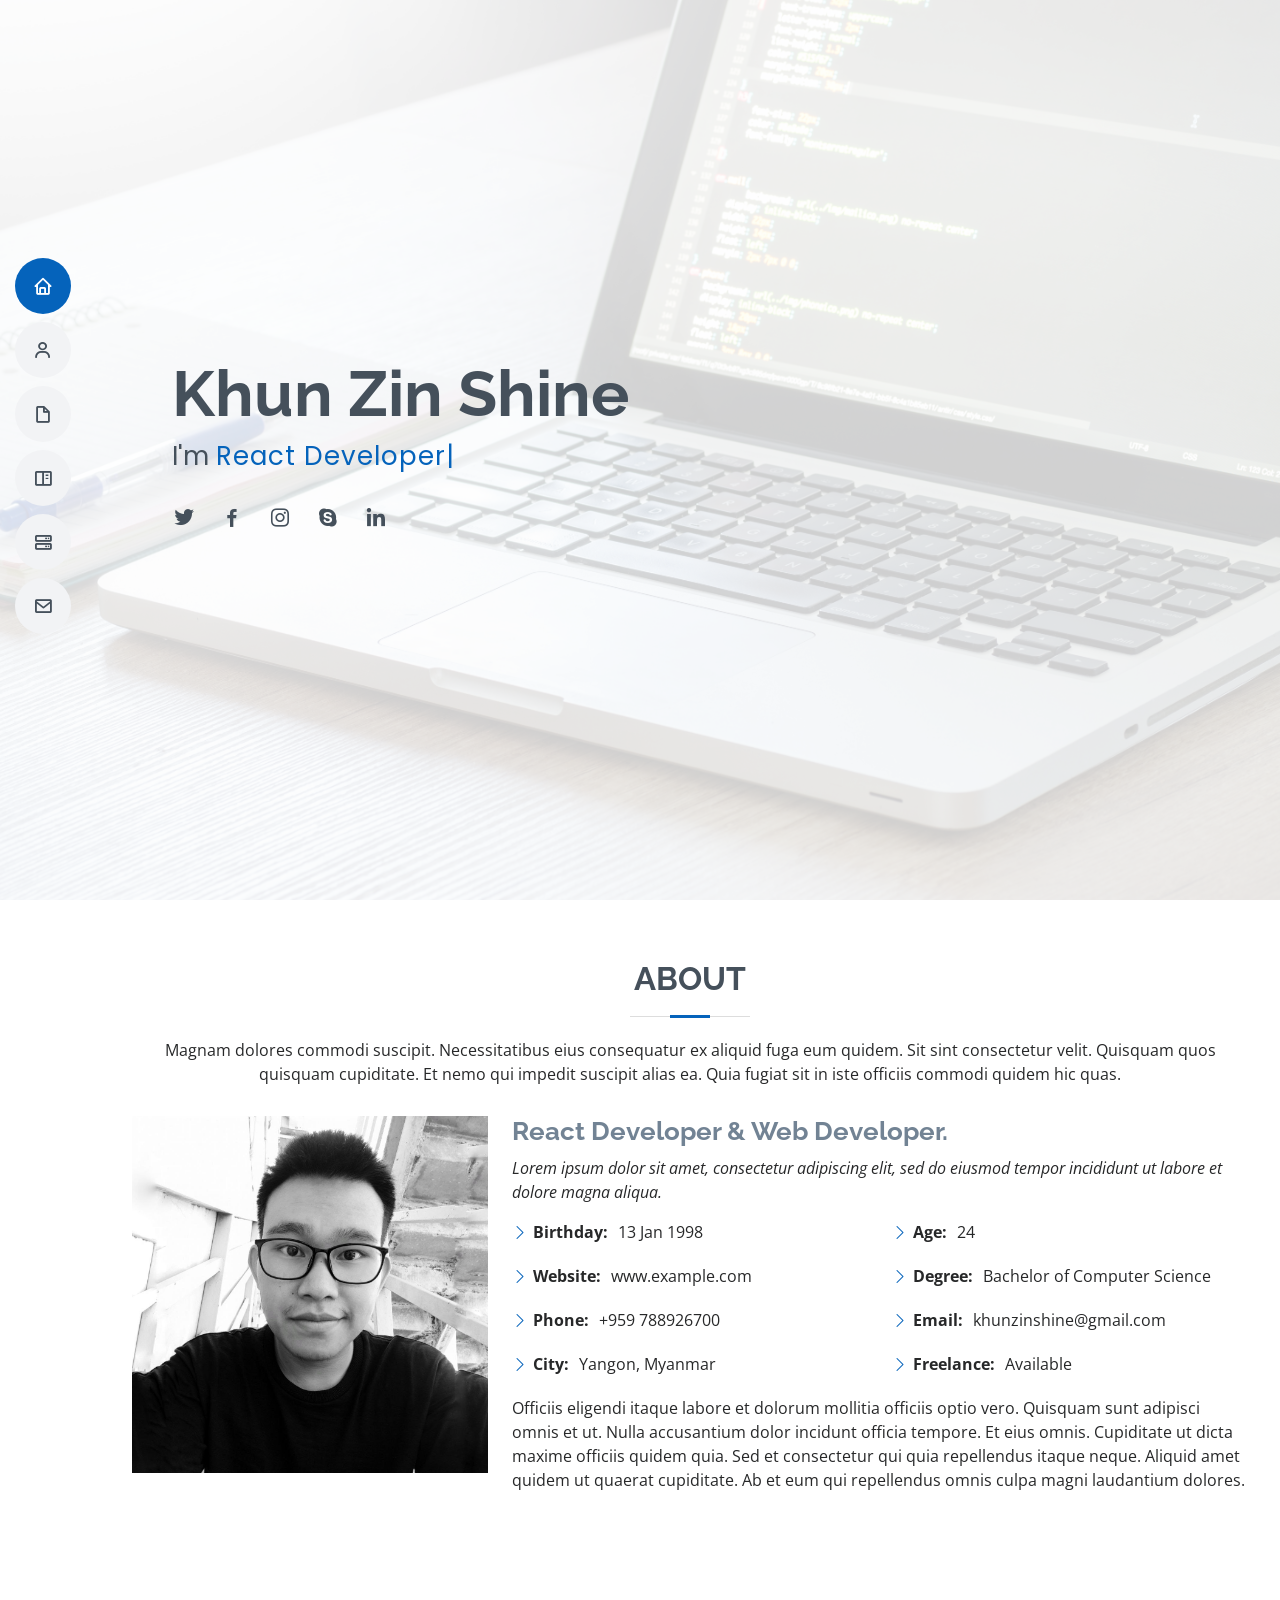
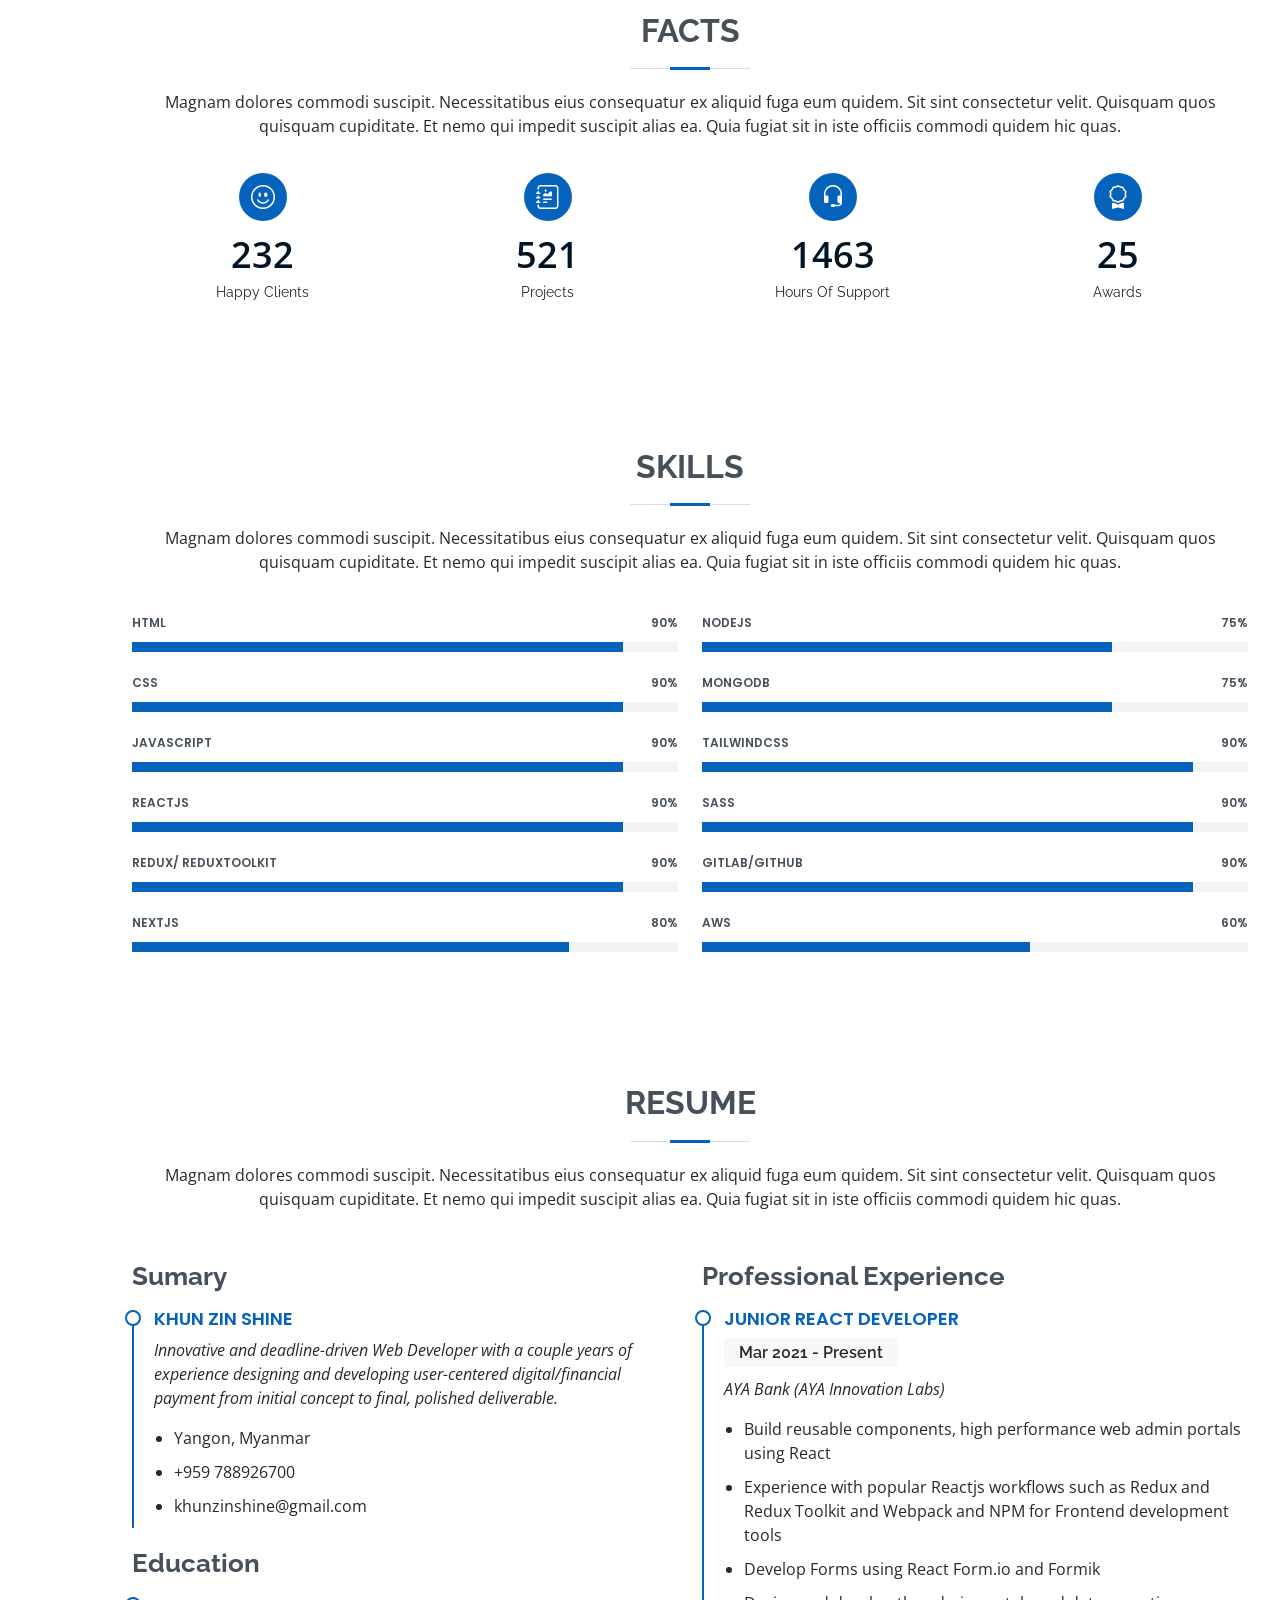
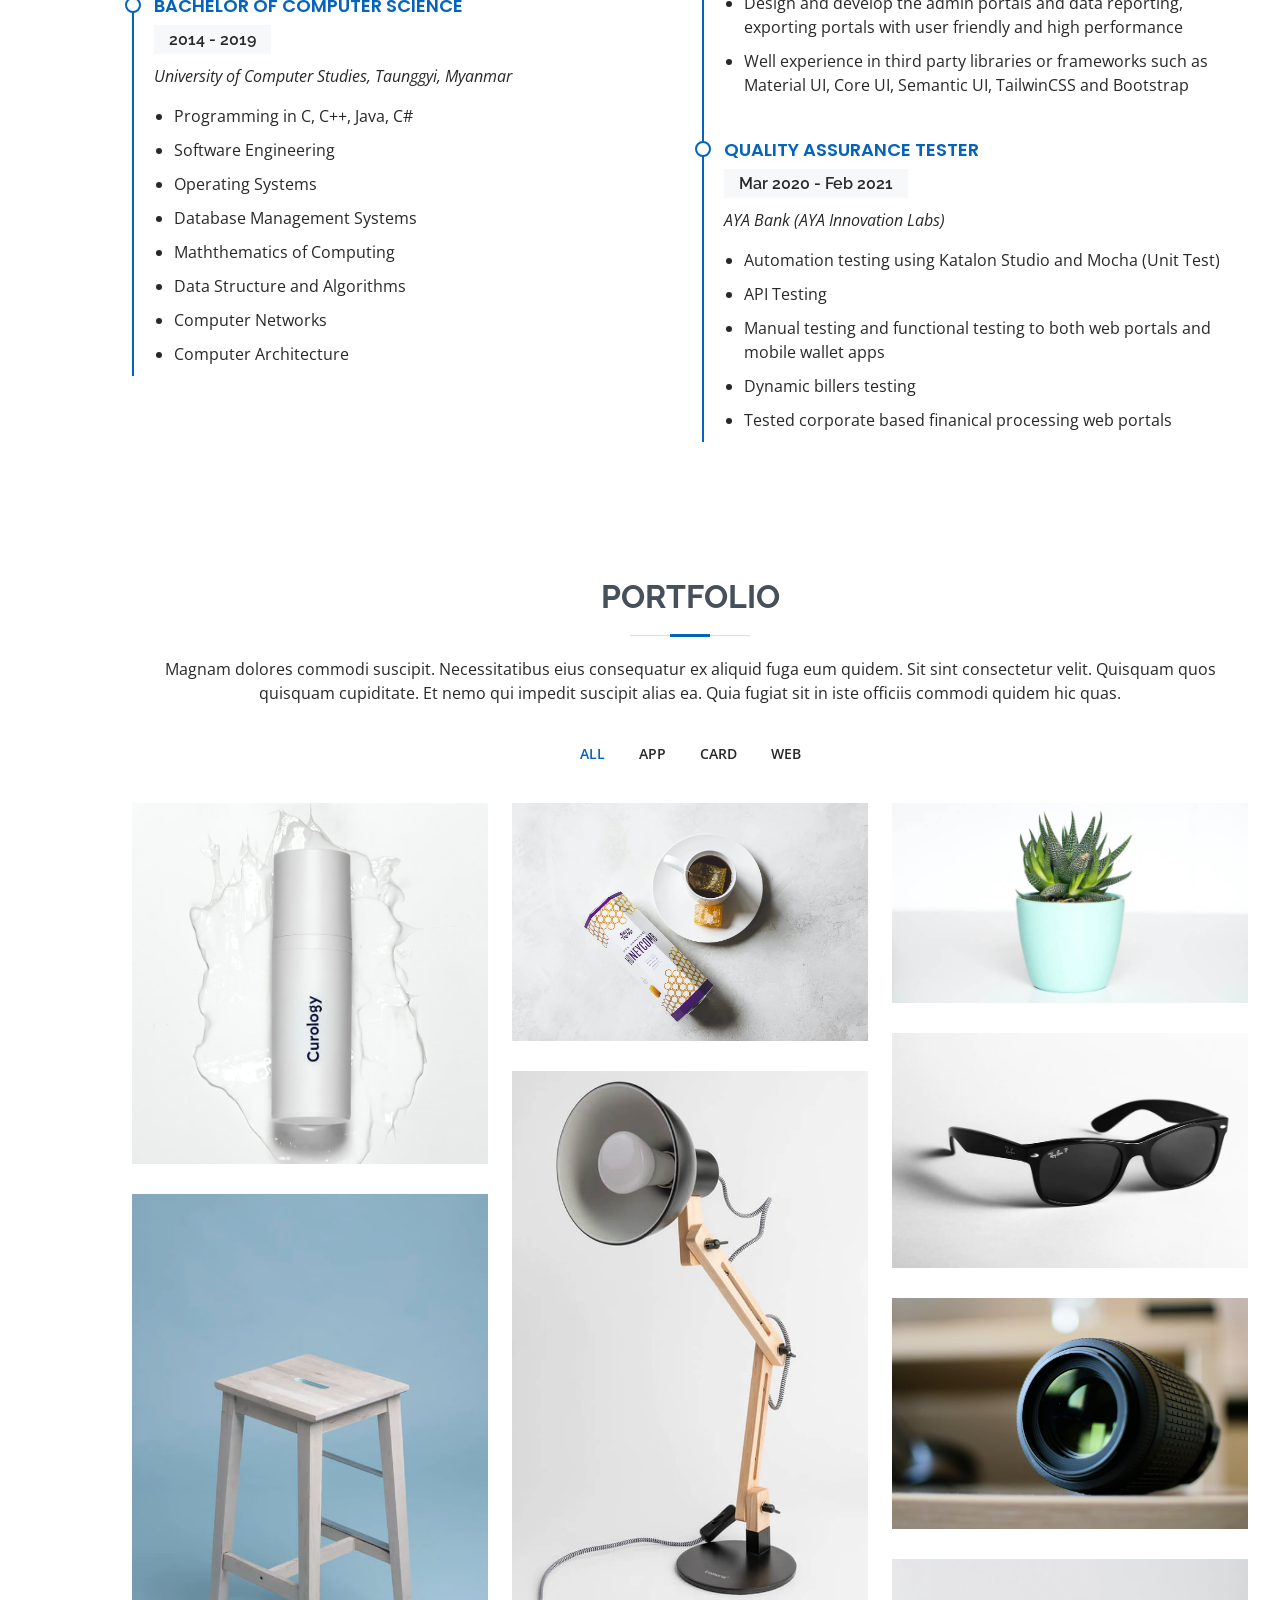
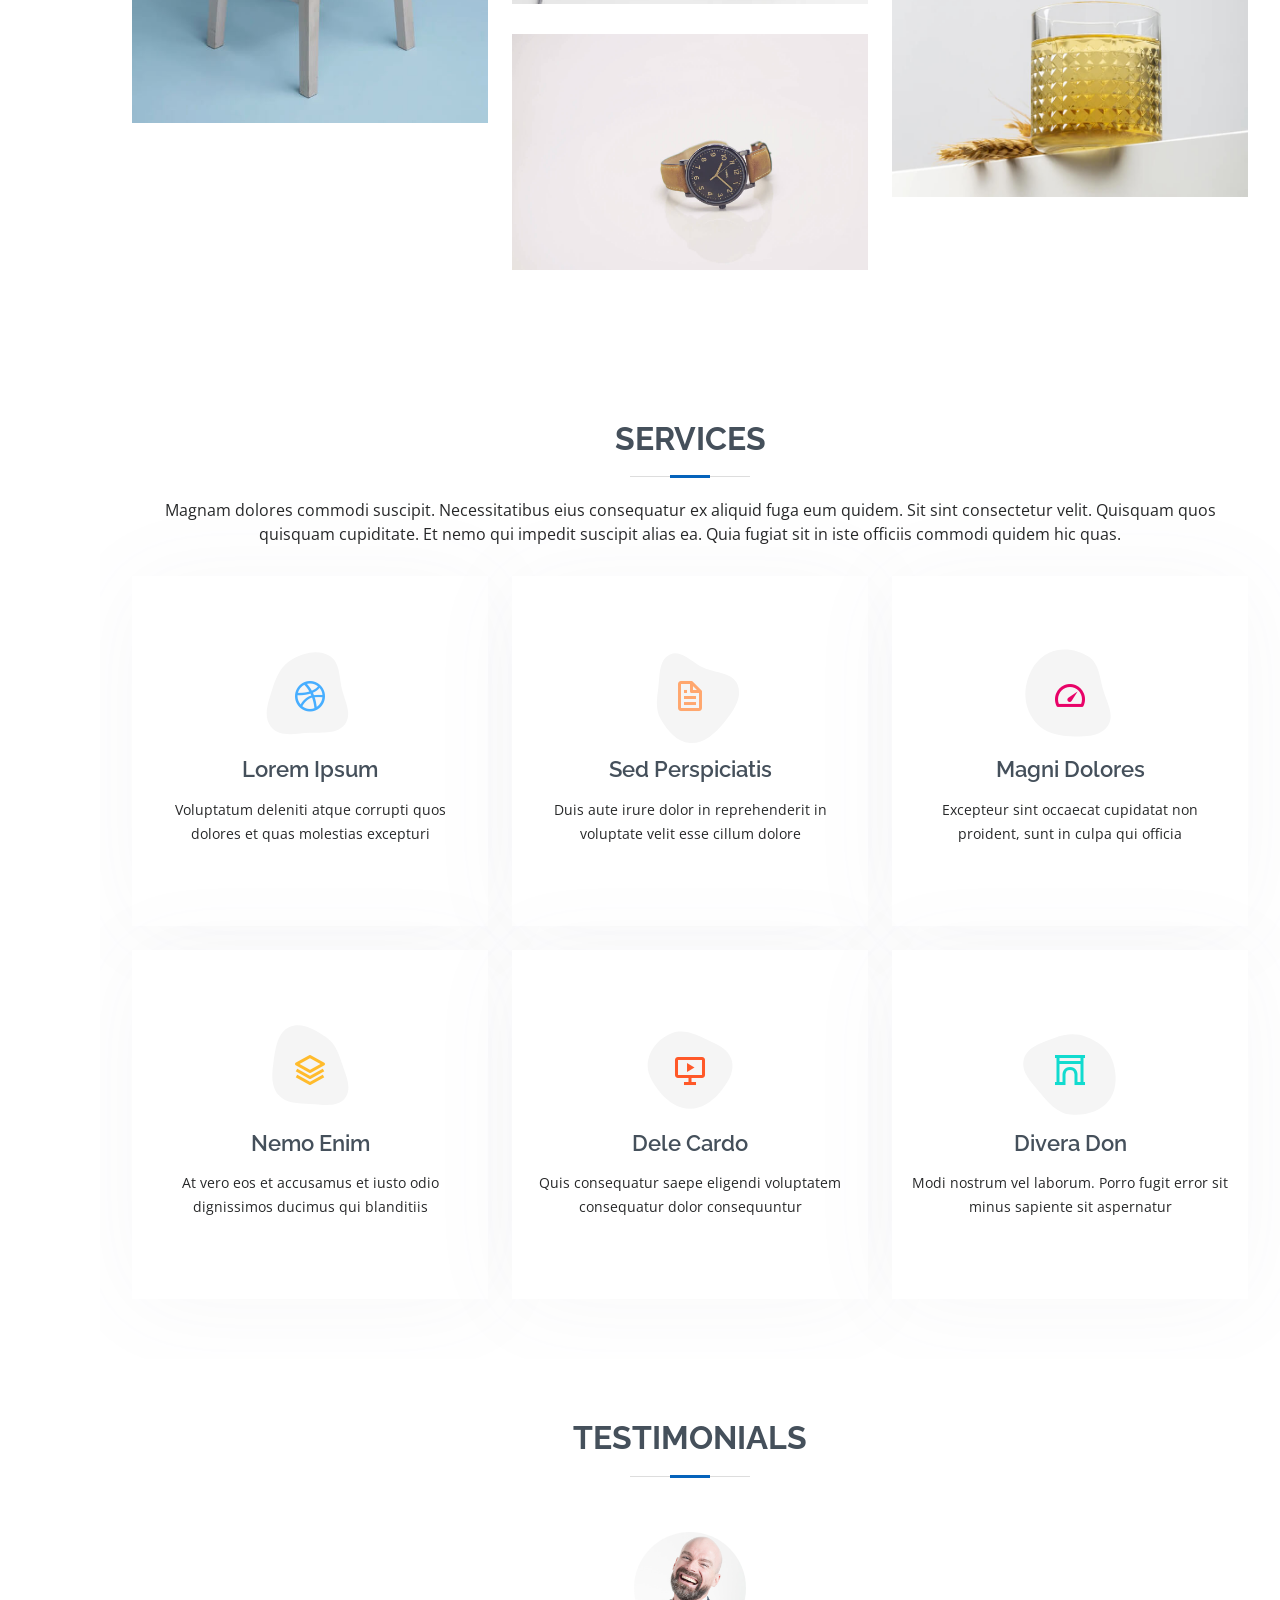
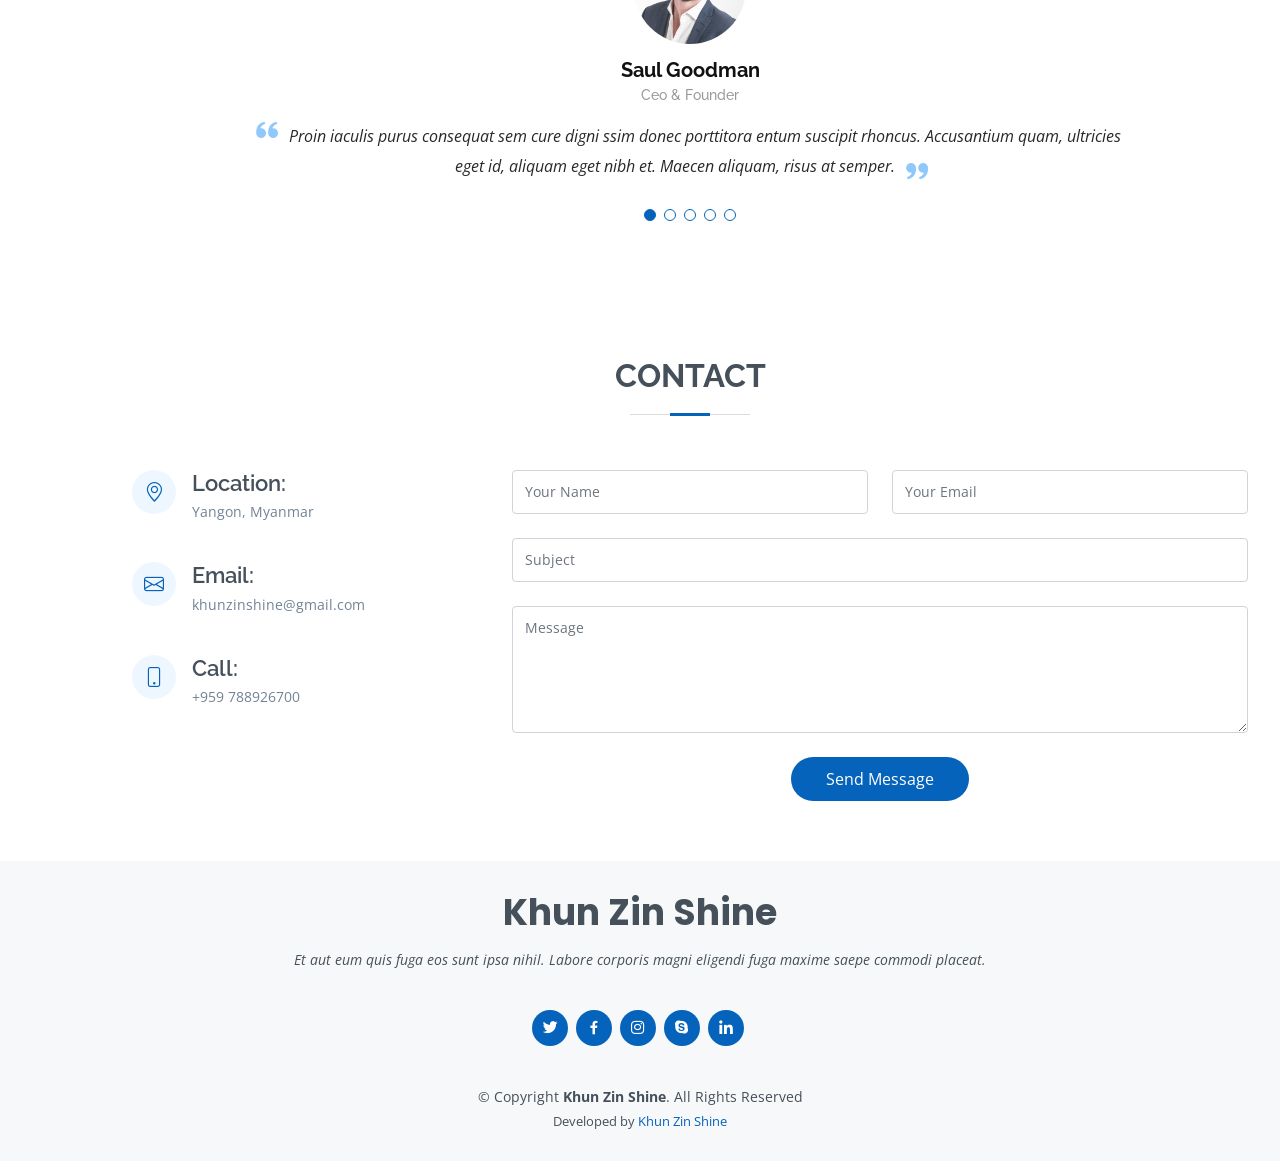
==== index.html @ 230840bf "implement portfolio" ====
<!DOCTYPE html>
<html lang="en">
  <head>
    <meta charset="utf-8" />
    <meta content="width=device-width, initial-scale=1.0" name="viewport" />

    <title>Portfolio</title>
    <meta content="" name="description" />
    <meta content="" name="keywords" />

    <!-- Favicons -->
    <link href="assets/img/profile1.jpg" rel="icon" />
    <link href="assets/img/profile1.jpg" rel="profile1.jpg" />

    <!-- Google Fonts -->
    <link
      href="https://fonts.googleapis.com/css?family=Open+Sans:300,300i,400,400i,600,600i,700,700i|Raleway:300,300i,400,400i,500,500i,600,600i,700,700i|Poppins:300,300i,400,400i,500,500i,600,600i,700,700i"
      rel="stylesheet"
    />

    <!-- Vendor CSS Files -->
    <link href="assets/vendor/aos/aos.css" rel="stylesheet" />
    <link
      href="assets/vendor/bootstrap/css/bootstrap.min.css"
      rel="stylesheet"
    />
    <link
      href="assets/vendor/bootstrap-icons/bootstrap-icons.css"
      rel="stylesheet"
    />
    <link href="assets/vendor/boxicons/css/boxicons.min.css" rel="stylesheet" />
    <link
      href="assets/vendor/glightbox/css/glightbox.min.css"
      rel="stylesheet"
    />
    <link href="assets/vendor/swiper/swiper-bundle.min.css" rel="stylesheet" />

    <!-- Template Main CSS File -->
    <link href="assets/css/style.css" rel="stylesheet" />

    <!-- =======================================================
  * Template Name: MyResume - v4.7.0
  * Template URL: https://bootstrapmade.com/free-html-bootstrap-template-my-resume/
  * Author: BootstrapMade.com
  * License: https://bootstrapmade.com/license/
  ======================================================== -->
  </head>

  <body>
    <!-- ======= Mobile nav toggle button ======= -->
    <!-- <button type="button" class="mobile-nav-toggle d-xl-none"><i class="bi bi-list mobile-nav-toggle"></i></button> -->
    <i class="bi bi-list mobile-nav-toggle d-xl-none"></i>
    <!-- ======= Header ======= -->
    <header id="header" class="d-flex flex-column justify-content-center">
      <nav id="navbar" class="navbar nav-menu">
        <ul>
          <li>
            <a href="#hero" class="nav-link scrollto active"
              ><i class="bx bx-home"></i> <span>Home</span></a
            >
          </li>
          <li>
            <a href="#about" class="nav-link scrollto"
              ><i class="bx bx-user"></i> <span>About</span></a
            >
          </li>
          <li>
            <a href="#resume" class="nav-link scrollto"
              ><i class="bx bx-file-blank"></i> <span>Resume</span></a
            >
          </li>
          <li>
            <a href="#portfolio" class="nav-link scrollto"
              ><i class="bx bx-book-content"></i> <span>Portfolio</span></a
            >
          </li>
          <li>
            <a href="#services" class="nav-link scrollto"
              ><i class="bx bx-server"></i> <span>Services</span></a
            >
          </li>
          <li>
            <a href="#contact" class="nav-link scrollto"
              ><i class="bx bx-envelope"></i> <span>Contact</span></a
            >
          </li>
        </ul>
      </nav>
      <!-- .nav-menu -->
    </header>
    <!-- End Header -->

    <!-- ======= Hero Section ======= -->
    <section id="hero" class="d-flex flex-column justify-content-center">
      <div class="container" data-aos="zoom-in" data-aos-delay="100">
        <h1>Khun Zin Shine</h1>
        <p>
          I'm
          <span
            class="typed"
            data-typed-items="React Developer, Web Developer"
          ></span>
        </p>
        <div class="social-links">
          <a href="#" class="twitter"><i class="bx bxl-twitter"></i></a>
          <a href="#" class="facebook"><i class="bx bxl-facebook"></i></a>
          <a href="#" class="instagram"><i class="bx bxl-instagram"></i></a>
          <a href="#" class="google-plus"><i class="bx bxl-skype"></i></a>
          <a href="#" class="linkedin"><i class="bx bxl-linkedin"></i></a>
        </div>
      </div>
    </section>
    <!-- End Hero -->

    <main id="main">
      <!-- ======= About Section ======= -->
      <section id="about" class="about">
        <div class="container" data-aos="fade-up">
          <div class="section-title">
            <h2>About</h2>
            <p>
              Magnam dolores commodi suscipit. Necessitatibus eius consequatur
              ex aliquid fuga eum quidem. Sit sint consectetur velit. Quisquam
              quos quisquam cupiditate. Et nemo qui impedit suscipit alias ea.
              Quia fugiat sit in iste officiis commodi quidem hic quas.
            </p>
          </div>

          <div class="row">
            <div class="col-lg-4">
              <img src="assets/img/profile1.jpg" class="img-fluid" alt="" />
            </div>
            <div class="col-lg-8 pt-4 pt-lg-0 content">
              <h3>React Developer &amp; Web Developer.</h3>
              <p class="fst-italic">
                Lorem ipsum dolor sit amet, consectetur adipiscing elit, sed do
                eiusmod tempor incididunt ut labore et dolore magna aliqua.
              </p>
              <div class="row">
                <div class="col-lg-6">
                  <ul>
                    <li>
                      <i class="bi bi-chevron-right"></i>
                      <strong>Birthday:</strong> <span>13 Jan 1998</span>
                    </li>
                    <li>
                      <i class="bi bi-chevron-right"></i>
                      <strong>Website:</strong> <span>www.example.com</span>
                    </li>
                    <li>
                      <i class="bi bi-chevron-right"></i>
                      <strong>Phone:</strong> <span>+959 788926700</span>
                    </li>
                    <li>
                      <i class="bi bi-chevron-right"></i>
                      <strong>City:</strong> <span>Yangon, Myanmar</span>
                    </li>
                  </ul>
                </div>
                <div class="col-lg-6">
                  <ul>
                    <li>
                      <i class="bi bi-chevron-right"></i> <strong>Age:</strong>
                      <span>24</span>
                    </li>
                    <li>
                      <i class="bi bi-chevron-right"></i>
                      <strong>Degree:</strong>
                      <span>Bachelor of Computer Science</span>
                    </li>
                    <li>
                      <i class="bi bi-chevron-right"></i>
                      <strong>Email:</strong>
                      <span>khunzinshine@gmail.com</span>
                    </li>
                    <li>
                      <i class="bi bi-chevron-right"></i>
                      <strong>Freelance:</strong> <span>Available</span>
                    </li>
                  </ul>
                </div>
              </div>
              <p>
                Officiis eligendi itaque labore et dolorum mollitia officiis
                optio vero. Quisquam sunt adipisci omnis et ut. Nulla
                accusantium dolor incidunt officia tempore. Et eius omnis.
                Cupiditate ut dicta maxime officiis quidem quia. Sed et
                consectetur qui quia repellendus itaque neque. Aliquid amet
                quidem ut quaerat cupiditate. Ab et eum qui repellendus omnis
                culpa magni laudantium dolores.
              </p>
            </div>
          </div>
        </div>
      </section>
      <!-- End About Section -->

      <!-- ======= Facts Section ======= -->
      <section id="facts" class="facts">
        <div class="container" data-aos="fade-up">
          <div class="section-title">
            <h2>Facts</h2>
            <p>
              Magnam dolores commodi suscipit. Necessitatibus eius consequatur
              ex aliquid fuga eum quidem. Sit sint consectetur velit. Quisquam
              quos quisquam cupiditate. Et nemo qui impedit suscipit alias ea.
              Quia fugiat sit in iste officiis commodi quidem hic quas.
            </p>
          </div>

          <div class="row">
            <div class="col-lg-3 col-md-6">
              <div class="count-box">
                <i class="bi bi-emoji-smile"></i>
                <span
                  data-purecounter-start="0"
                  data-purecounter-end="232"
                  data-purecounter-duration="1"
                  class="purecounter"
                ></span>
                <p>Happy Clients</p>
              </div>
            </div>

            <div class="col-lg-3 col-md-6 mt-5 mt-md-0">
              <div class="count-box">
                <i class="bi bi-journal-richtext"></i>
                <span
                  data-purecounter-start="0"
                  data-purecounter-end="521"
                  data-purecounter-duration="1"
                  class="purecounter"
                ></span>
                <p>Projects</p>
              </div>
            </div>

            <div class="col-lg-3 col-md-6 mt-5 mt-lg-0">
              <div class="count-box">
                <i class="bi bi-headset"></i>
                <span
                  data-purecounter-start="0"
                  data-purecounter-end="1463"
                  data-purecounter-duration="1"
                  class="purecounter"
                ></span>
                <p>Hours Of Support</p>
              </div>
            </div>

            <div class="col-lg-3 col-md-6 mt-5 mt-lg-0">
              <div class="count-box">
                <i class="bi bi-award"></i>
                <span
                  data-purecounter-start="0"
                  data-purecounter-end="25"
                  data-purecounter-duration="1"
                  class="purecounter"
                ></span>
                <p>Awards</p>
              </div>
            </div>
          </div>
        </div>
      </section>
      <!-- End Facts Section -->

      <!-- ======= Skills Section ======= -->
      <section id="skills" class="skills section-bg">
        <div class="container" data-aos="fade-up">
          <div class="section-title">
            <h2>Skills</h2>
            <p>
              Magnam dolores commodi suscipit. Necessitatibus eius consequatur
              ex aliquid fuga eum quidem. Sit sint consectetur velit. Quisquam
              quos quisquam cupiditate. Et nemo qui impedit suscipit alias ea.
              Quia fugiat sit in iste officiis commodi quidem hic quas.
            </p>
          </div>

          <div class="row skills-content">
            <div class="col-lg-6">
              <div class="progress">
                <span class="skill">HTML <i class="val">90%</i></span>
                <div class="progress-bar-wrap">
                  <div
                    class="progress-bar"
                    role="progressbar"
                    aria-valuenow="90"
                    aria-valuemin="0"
                    aria-valuemax="100"
                  ></div>
                </div>
              </div>

              <div class="progress">
                <span class="skill">CSS <i class="val">90%</i></span>
                <div class="progress-bar-wrap">
                  <div
                    class="progress-bar"
                    role="progressbar"
                    aria-valuenow="90"
                    aria-valuemin="0"
                    aria-valuemax="100"
                  ></div>
                </div>
              </div>

              <div class="progress">
                <span class="skill">JavaScript <i class="val">90%</i></span>
                <div class="progress-bar-wrap">
                  <div
                    class="progress-bar"
                    role="progressbar"
                    aria-valuenow="90"
                    aria-valuemin="0"
                    aria-valuemax="100"
                  ></div>
                </div>
              </div>

              <div class="progress">
                <span class="skill">Reactjs <i class="val">90%</i></span>
                <div class="progress-bar-wrap">
                  <div
                    class="progress-bar"
                    role="progressbar"
                    aria-valuenow="90"
                    aria-valuemin="0"
                    aria-valuemax="100"
                  ></div>
                </div>
              </div>

              <div class="progress">
                <span class="skill"
                  >Redux/ ReduxToolkit <i class="val">90%</i></span
                >
                <div class="progress-bar-wrap">
                  <div
                    class="progress-bar"
                    role="progressbar"
                    aria-valuenow="90"
                    aria-valuemin="0"
                    aria-valuemax="100"
                  ></div>
                </div>
              </div>

              <div class="progress">
                <span class="skill">Nextjs <i class="val">80%</i></span>
                <div class="progress-bar-wrap">
                  <div
                    class="progress-bar"
                    role="progressbar"
                    aria-valuenow="80"
                    aria-valuemin="0"
                    aria-valuemax="100"
                  ></div>
                </div>
              </div>
            </div>

            <div class="col-lg-6">
              <div class="progress">
                <span class="skill">Nodejs <i class="val">75%</i></span>
                <div class="progress-bar-wrap">
                  <div
                    class="progress-bar"
                    role="progressbar"
                    aria-valuenow="75"
                    aria-valuemin="0"
                    aria-valuemax="100"
                  ></div>
                </div>
              </div>

              <div class="progress">
                <span class="skill">MongoDB <i class="val">75%</i></span>
                <div class="progress-bar-wrap">
                  <div
                    class="progress-bar"
                    role="progressbar"
                    aria-valuenow="75"
                    aria-valuemin="0"
                    aria-valuemax="100"
                  ></div>
                </div>
              </div>
              <div class="progress">
                <span class="skill">TailwindCSS <i class="val">90%</i></span>
                <div class="progress-bar-wrap">
                  <div
                    class="progress-bar"
                    role="progressbar"
                    aria-valuenow="90"
                    aria-valuemin="0"
                    aria-valuemax="100"
                  ></div>
                </div>
              </div>

              <div class="progress">
                <span class="skill">SASS <i class="val">90%</i></span>
                <div class="progress-bar-wrap">
                  <div
                    class="progress-bar"
                    role="progressbar"
                    aria-valuenow="90"
                    aria-valuemin="0"
                    aria-valuemax="100"
                  ></div>
                </div>
              </div>

              <div class="progress">
                <span class="skill">GitLab/Github <i class="val">90%</i></span>
                <div class="progress-bar-wrap">
                  <div
                    class="progress-bar"
                    role="progressbar"
                    aria-valuenow="90"
                    aria-valuemin="0"
                    aria-valuemax="100"
                  ></div>
                </div>
              </div>

              <div class="progress">
                <span class="skill">AWS <i class="val">60%</i></span>
                <div class="progress-bar-wrap">
                  <div
                    class="progress-bar"
                    role="progressbar"
                    aria-valuenow="60"
                    aria-valuemin="0"
                    aria-valuemax="100"
                  ></div>
                </div>
              </div>
            </div>
          </div>
        </div>
      </section>
      <!-- End Skills Section -->

      <!-- ======= Resume Section ======= -->
      <section id="resume" class="resume">
        <div class="container" data-aos="fade-up">
          <div class="section-title">
            <h2>Resume</h2>
            <p>
              Magnam dolores commodi suscipit. Necessitatibus eius consequatur
              ex aliquid fuga eum quidem. Sit sint consectetur velit. Quisquam
              quos quisquam cupiditate. Et nemo qui impedit suscipit alias ea.
              Quia fugiat sit in iste officiis commodi quidem hic quas.
            </p>
          </div>

          <div class="row">
            <div class="col-lg-6">
              <h3 class="resume-title">Sumary</h3>
              <div class="resume-item pb-0">
                <h4>Khun Zin Shine</h4>
                <p>
                  <em
                    >Innovative and deadline-driven Web Developer with a couple
                    years of experience designing and developing user-centered
                    digital/financial payment from initial concept to final,
                    polished deliverable.</em
                  >
                </p>
                <ul>
                  <li>Yangon, Myanmar</li>
                  <li>+959 788926700</li>
                  <li>khunzinshine@gmail.com</li>
                </ul>
              </div>

              <h3 class="resume-title">Education</h3>
              <div class="resume-item">
                <h4>Bachelor of Computer Science</h4>
                <h5>2014 - 2019</h5>
                <p>
                  <em>University of Computer Studies, Taunggyi, Myanmar</em>
                </p>
                <ul>
                  <li>Programming in C, C++, Java, C#</li>
                  <li>Software Engineering</li>
                  <li>Operating Systems</li>
                  <li>Database Management Systems</li>
                  <li>Maththematics of Computing</li>
                  <li>Data Structure and Algorithms</li>
                  <li>Computer Networks</li>
                  <li>Computer Architecture</li>
                </ul>
              </div>
            </div>
            <div class="col-lg-6">
              <h3 class="resume-title">Professional Experience</h3>
              <div class="resume-item">
                <h4>Junior React Developer</h4>
                <h5>Mar 2021 - Present</h5>
                <p><em>AYA Bank (AYA Innovation Labs)</em></p>
                <ul>
                  <li>
                    Build reusable components, high performance web admin
                    portals using React
                  </li>
                  <li>
                    Experience with popular Reactjs workflows such as Redux and
                    Redux Toolkit and Webpack and NPM for Frontend development
                    tools
                  </li>
                  <li>Develop Forms using React Form.io and Formik</li>
                  <li>
                    Design and develop the admin portals and data reporting,
                    exporting portals with user friendly and high performance
                  </li>
                  <li>
                    Well experience in third party libraries or frameworks such
                    as Material UI, Core UI, Semantic UI, TailwinCSS and
                    Bootstrap
                  </li>
                </ul>
              </div>
              <div class="resume-item">
                <h4>Quality Assurance Tester</h4>
                <h5>Mar 2020 - Feb 2021</h5>
                <p><em>AYA Bank (AYA Innovation Labs)</em></p>
                <ul>
                  <li>
                    Automation testing using Katalon Studio and Mocha (Unit
                    Test)
                  </li>
                  <li>API Testing</li>
                  <li>
                    Manual testing and functional testing to both web portals
                    and mobile wallet apps
                  </li>
                  <li>Dynamic billers testing</li>
                  <li>
                    Tested corporate based finanical processing web portals
                  </li>
                </ul>
              </div>
            </div>
          </div>
        </div>
      </section>
      <!-- End Resume Section -->

      <!-- ======= Portfolio Section ======= -->
      <section id="portfolio" class="portfolio section-bg">
        <div class="container" data-aos="fade-up">
          <div class="section-title">
            <h2>Portfolio</h2>
            <p>
              Magnam dolores commodi suscipit. Necessitatibus eius consequatur
              ex aliquid fuga eum quidem. Sit sint consectetur velit. Quisquam
              quos quisquam cupiditate. Et nemo qui impedit suscipit alias ea.
              Quia fugiat sit in iste officiis commodi quidem hic quas.
            </p>
          </div>

          <div class="row">
            <div
              class="col-lg-12 d-flex justify-content-center"
              data-aos="fade-up"
              data-aos-delay="100"
            >
              <ul id="portfolio-flters">
                <li data-filter="*" class="filter-active">All</li>
                <li data-filter=".filter-app">App</li>
                <li data-filter=".filter-card">Card</li>
                <li data-filter=".filter-web">Web</li>
              </ul>
            </div>
          </div>

          <div
            class="row portfolio-container"
            data-aos="fade-up"
            data-aos-delay="200"
          >
            <div class="col-lg-4 col-md-6 portfolio-item filter-app">
              <div class="portfolio-wrap">
                <img
                  src="assets/img/portfolio/portfolio-1.jpg"
                  class="img-fluid"
                  alt=""
                />
                <div class="portfolio-info">
                  <h4>App 1</h4>
                  <p>App</p>
                  <div class="portfolio-links">
                    <a
                      href="assets/img/portfolio/portfolio-1.jpg"
                      data-gallery="portfolioGallery"
                      class="portfolio-lightbox"
                      title="App 1"
                      ><i class="bx bx-plus"></i
                    ></a>
                    <a
                      href="portfolio-details.html"
                      class="portfolio-details-lightbox"
                      data-glightbox="type: external"
                      title="Portfolio Details"
                      ><i class="bx bx-link"></i
                    ></a>
                  </div>
                </div>
              </div>
            </div>

            <div class="col-lg-4 col-md-6 portfolio-item filter-web">
              <div class="portfolio-wrap">
                <img
                  src="assets/img/portfolio/portfolio-2.jpg"
                  class="img-fluid"
                  alt=""
                />
                <div class="portfolio-info">
                  <h4>Web 3</h4>
                  <p>Web</p>
                  <div class="portfolio-links">
                    <a
                      href="assets/img/portfolio/portfolio-2.jpg"
                      data-gallery="portfolioGallery"
                      class="portfolio-lightbox"
                      title="Web 3"
                      ><i class="bx bx-plus"></i
                    ></a>
                    <a
                      href="portfolio-details.html"
                      class="portfolio-details-lightbox"
                      data-glightbox="type: external"
                      title="Portfolio Details"
                      ><i class="bx bx-link"></i
                    ></a>
                  </div>
                </div>
              </div>
            </div>

            <div class="col-lg-4 col-md-6 portfolio-item filter-app">
              <div class="portfolio-wrap">
                <img
                  src="assets/img/portfolio/portfolio-3.jpg"
                  class="img-fluid"
                  alt=""
                />
                <div class="portfolio-info">
                  <h4>App 2</h4>
                  <p>App</p>
                  <div class="portfolio-links">
                    <a
                      href="assets/img/portfolio/portfolio-3.jpg"
                      data-gallery="portfolioGallery"
                      class="portfolio-lightbox"
                      title="App 2"
                      ><i class="bx bx-plus"></i
                    ></a>
                    <a
                      href="portfolio-details.html"
                      class="portfolio-details-lightbox"
                      data-glightbox="type: external"
                      title="Portfolio Details"
                      ><i class="bx bx-link"></i
                    ></a>
                  </div>
                </div>
              </div>
            </div>

            <div class="col-lg-4 col-md-6 portfolio-item filter-card">
              <div class="portfolio-wrap">
                <img
                  src="assets/img/portfolio/portfolio-4.jpg"
                  class="img-fluid"
                  alt=""
                />
                <div class="portfolio-info">
                  <h4>Card 2</h4>
                  <p>Card</p>
                  <div class="portfolio-links">
                    <a
                      href="assets/img/portfolio/portfolio-4.jpg"
                      data-gallery="portfolioGallery"
                      class="portfolio-lightbox"
                      title="Card 2"
                      ><i class="bx bx-plus"></i
                    ></a>
                    <a
                      href="portfolio-details.html"
                      class="portfolio-details-lightbox"
                      data-glightbox="type: external"
                      title="Portfolio Details"
                      ><i class="bx bx-link"></i
                    ></a>
                  </div>
                </div>
              </div>
            </div>

            <div class="col-lg-4 col-md-6 portfolio-item filter-web">
              <div class="portfolio-wrap">
                <img
                  src="assets/img/portfolio/portfolio-5.jpg"
                  class="img-fluid"
                  alt=""
                />
                <div class="portfolio-info">
                  <h4>Web 2</h4>
                  <p>Web</p>
                  <div class="portfolio-links">
                    <a
                      href="assets/img/portfolio/portfolio-5.jpg"
                      data-gallery="portfolioGallery"
                      class="portfolio-lightbox"
                      title="Web 2"
                      ><i class="bx bx-plus"></i
                    ></a>
                    <a
                      href="portfolio-details.html"
                      class="portfolio-details-lightbox"
                      data-glightbox="type: external"
                      title="Portfolio Details"
                      ><i class="bx bx-link"></i
                    ></a>
                  </div>
                </div>
              </div>
            </div>

            <div class="col-lg-4 col-md-6 portfolio-item filter-app">
              <div class="portfolio-wrap">
                <img
                  src="assets/img/portfolio/portfolio-6.jpg"
                  class="img-fluid"
                  alt=""
                />
                <div class="portfolio-info">
                  <h4>App 3</h4>
                  <p>App</p>
                  <div class="portfolio-links">
                    <a
                      href="assets/img/portfolio/portfolio-6.jpg"
                      data-gallery="portfolioGallery"
                      class="portfolio-lightbox"
                      title="App 3"
                      ><i class="bx bx-plus"></i
                    ></a>
                    <a
                      href="portfolio-details.html"
                      class="portfolio-details-lightbox"
                      data-glightbox="type: external"
                      title="Portfolio Details"
                      ><i class="bx bx-link"></i
                    ></a>
                  </div>
                </div>
              </div>
            </div>

            <div class="col-lg-4 col-md-6 portfolio-item filter-card">
              <div class="portfolio-wrap">
                <img
                  src="assets/img/portfolio/portfolio-7.jpg"
                  class="img-fluid"
                  alt=""
                />
                <div class="portfolio-info">
                  <h4>Card 1</h4>
                  <p>Card</p>
                  <div class="portfolio-links">
                    <a
                      href="assets/img/portfolio/portfolio-7.jpg"
                      data-gallery="portfolioGallery"
                      class="portfolio-lightbox"
                      title="Card 1"
                      ><i class="bx bx-plus"></i
                    ></a>
                    <a
                      href="portfolio-details.html"
                      class="portfolio-details-lightbox"
                      data-glightbox="type: external"
                      title="Portfolio Details"
                      ><i class="bx bx-link"></i
                    ></a>
                  </div>
                </div>
              </div>
            </div>

            <div class="col-lg-4 col-md-6 portfolio-item filter-card">
              <div class="portfolio-wrap">
                <img
                  src="assets/img/portfolio/portfolio-8.jpg"
                  class="img-fluid"
                  alt=""
                />
                <div class="portfolio-info">
                  <h4>Card 3</h4>
                  <p>Card</p>
                  <div class="portfolio-links">
                    <a
                      href="assets/img/portfolio/portfolio-8.jpg"
                      data-gallery="portfolioGallery"
                      class="portfolio-lightbox"
                      title="Card 3"
                      ><i class="bx bx-plus"></i
                    ></a>
                    <a
                      href="portfolio-details.html"
                      class="portfolio-details-lightbox"
                      data-glightbox="type: external"
                      title="Portfolio Details"
                      ><i class="bx bx-link"></i
                    ></a>
                  </div>
                </div>
              </div>
            </div>

            <div class="col-lg-4 col-md-6 portfolio-item filter-web">
              <div class="portfolio-wrap">
                <img
                  src="assets/img/portfolio/portfolio-9.jpg"
                  class="img-fluid"
                  alt=""
                />
                <div class="portfolio-info">
                  <h4>Web 3</h4>
                  <p>Web</p>
                  <div class="portfolio-links">
                    <a
                      href="assets/img/portfolio/portfolio-9.jpg"
                      data-gallery="portfolioGallery"
                      class="portfolio-lightbox"
                      title="Web 3"
                      ><i class="bx bx-plus"></i
                    ></a>
                    <a
                      href="portfolio-details.html"
                      class="portfolio-details-lightbox"
                      data-glightbox="type: external"
                      title="Portfolio Details"
                      ><i class="bx bx-link"></i
                    ></a>
                  </div>
                </div>
              </div>
            </div>
          </div>
        </div>
      </section>
      <!-- End Portfolio Section -->

      <!-- ======= Services Section ======= -->
      <section id="services" class="services">
        <div class="container" data-aos="fade-up">
          <div class="section-title">
            <h2>Services</h2>
            <p>
              Magnam dolores commodi suscipit. Necessitatibus eius consequatur
              ex aliquid fuga eum quidem. Sit sint consectetur velit. Quisquam
              quos quisquam cupiditate. Et nemo qui impedit suscipit alias ea.
              Quia fugiat sit in iste officiis commodi quidem hic quas.
            </p>
          </div>

          <div class="row">
            <div
              class="col-lg-4 col-md-6 d-flex align-items-stretch"
              data-aos="zoom-in"
              data-aos-delay="100"
            >
              <div class="icon-box iconbox-blue">
                <div class="icon">
                  <svg
                    width="100"
                    height="100"
                    viewBox="0 0 600 600"
                    xmlns="http://www.w3.org/2000/svg"
                  >
                    <path
                      stroke="none"
                      stroke-width="0"
                      fill="#f5f5f5"
                      d="M300,521.0016835830174C376.1290562159157,517.8887921683347,466.0731472004068,529.7835943286574,510.70327084640275,468.03025145048787C554.3714126377745,407.6079735673963,508.03601936045806,328.9844924480964,491.2728898941984,256.3432110539036C474.5976632858925,184.082847569629,479.9380746630129,96.60480741107993,416.23090153303,58.64404602377083C348.86323505073057,18.502131276798302,261.93793281208167,40.57373210992963,193.5410806939664,78.93577620505333C130.42746243093433,114.334589627462,98.30271207620316,179.96522072025542,76.75703585869454,249.04625023123273C51.97151888228291,328.5150500222984,13.704378332031375,421.85034740162234,66.52175969318436,486.19268352777647C119.04800174914682,550.1803526380478,217.28368757567262,524.383925680826,300,521.0016835830174"
                    ></path>
                  </svg>
                  <i class="bx bxl-dribbble"></i>
                </div>
                <h4><a href="">Lorem Ipsum</a></h4>
                <p>
                  Voluptatum deleniti atque corrupti quos dolores et quas
                  molestias excepturi
                </p>
              </div>
            </div>

            <div
              class="col-lg-4 col-md-6 d-flex align-items-stretch mt-4 mt-md-0"
              data-aos="zoom-in"
              data-aos-delay="200"
            >
              <div class="icon-box iconbox-orange">
                <div class="icon">
                  <svg
                    width="100"
                    height="100"
                    viewBox="0 0 600 600"
                    xmlns="http://www.w3.org/2000/svg"
                  >
                    <path
                      stroke="none"
                      stroke-width="0"
                      fill="#f5f5f5"
                      d="M300,582.0697525312426C382.5290701553225,586.8405444964366,449.9789794690241,525.3245884688669,502.5850820975895,461.55621195738473C556.606425686781,396.0723002908107,615.8543463187945,314.28637112970534,586.6730223649479,234.56875336149918C558.9533121215079,158.8439757836574,454.9685369536778,164.00468322053177,381.49747125262974,130.76875717737553C312.15926192815925,99.40240125094834,248.97055460311594,18.661163978235184,179.8680185752513,50.54337015887873C110.5421016452524,82.52863877960104,119.82277516462835,180.83849132639028,109.12597500060166,256.43424936330496C100.08760227029461,320.3096726198365,92.17705696193138,384.0621239912766,124.79988738764834,439.7174275375508C164.83382741302287,508.01625554203684,220.96474134820875,577.5009287672846,300,582.0697525312426"
                    ></path>
                  </svg>
                  <i class="bx bx-file"></i>
                </div>
                <h4><a href="">Sed Perspiciatis</a></h4>
                <p>
                  Duis aute irure dolor in reprehenderit in voluptate velit esse
                  cillum dolore
                </p>
              </div>
            </div>

            <div
              class="col-lg-4 col-md-6 d-flex align-items-stretch mt-4 mt-lg-0"
              data-aos="zoom-in"
              data-aos-delay="300"
            >
              <div class="icon-box iconbox-pink">
                <div class="icon">
                  <svg
                    width="100"
                    height="100"
                    viewBox="0 0 600 600"
                    xmlns="http://www.w3.org/2000/svg"
                  >
                    <path
                      stroke="none"
                      stroke-width="0"
                      fill="#f5f5f5"
                      d="M300,541.5067337569781C382.14930387511276,545.0595476570109,479.8736841581634,548.3450877840088,526.4010558755058,480.5488172755941C571.5218469581645,414.80211281144784,517.5187510058486,332.0715597781072,496.52539010469104,255.14436215662573C477.37192572678356,184.95920475031193,473.57363656557914,105.61284051026155,413.0603344069578,65.22779650032875C343.27470386102294,18.654635553484475,251.2091493199835,5.337323636656869,175.0934190732945,40.62881213300186C97.87086631185822,76.43348514350839,51.98124368387456,156.15599469081315,36.44837278890362,239.84606092416172C21.716077023791087,319.22268207091537,43.775223500013084,401.1760424656574,96.891909868211,461.97329694683043C147.22146801428983,519.5804099606455,223.5754009179313,538.201503339737,300,541.5067337569781"
                    ></path>
                  </svg>
                  <i class="bx bx-tachometer"></i>
                </div>
                <h4><a href="">Magni Dolores</a></h4>
                <p>
                  Excepteur sint occaecat cupidatat non proident, sunt in culpa
                  qui officia
                </p>
              </div>
            </div>

            <div
              class="col-lg-4 col-md-6 d-flex align-items-stretch mt-4"
              data-aos="zoom-in"
              data-aos-delay="100"
            >
              <div class="icon-box iconbox-yellow">
                <div class="icon">
                  <svg
                    width="100"
                    height="100"
                    viewBox="0 0 600 600"
                    xmlns="http://www.w3.org/2000/svg"
                  >
                    <path
                      stroke="none"
                      stroke-width="0"
                      fill="#f5f5f5"
                      d="M300,503.46388370962813C374.79870501325706,506.71871716319447,464.8034551963731,527.1746412648533,510.4981551193396,467.86667711651364C555.9287308511215,408.9015244558933,512.6030010748507,327.5744911775523,490.211057578863,256.5855673507754C471.097692560561,195.9906835881958,447.69079081568157,138.11976852964426,395.19560036434837,102.3242989838813C329.3053358748298,57.3949838291264,248.02791733380457,8.279543830951368,175.87071277845988,42.242879143198664C103.41431057327972,76.34704239035025,93.79494320519305,170.9812938413882,81.28167332365135,250.07896920659033C70.17666984294237,320.27484674793965,64.84698225790005,396.69656628748305,111.28512138212992,450.4950937839243C156.20124167950087,502.5303643271138,231.32542653798444,500.4755392045468,300,503.46388370962813"
                    ></path>
                  </svg>
                  <i class="bx bx-layer"></i>
                </div>
                <h4><a href="">Nemo Enim</a></h4>
                <p>
                  At vero eos et accusamus et iusto odio dignissimos ducimus qui
                  blanditiis
                </p>
              </div>
            </div>

            <div
              class="col-lg-4 col-md-6 d-flex align-items-stretch mt-4"
              data-aos="zoom-in"
              data-aos-delay="200"
            >
              <div class="icon-box iconbox-red">
                <div class="icon">
                  <svg
                    width="100"
                    height="100"
                    viewBox="0 0 600 600"
                    xmlns="http://www.w3.org/2000/svg"
                  >
                    <path
                      stroke="none"
                      stroke-width="0"
                      fill="#f5f5f5"
                      d="M300,532.3542879108572C369.38199826031484,532.3153073249985,429.10787420159085,491.63046689027357,474.5244479745417,439.17860296908856C522.8885846962883,383.3225815378663,569.1668002868075,314.3205725914397,550.7432151929288,242.7694973846089C532.6665558377875,172.5657663291529,456.2379748765914,142.6223662098291,390.3689995646985,112.34683881706744C326.66090330228417,83.06452184765237,258.84405631176094,53.51806209861945,193.32584062364296,78.48882559362697C121.61183558270385,105.82097193414197,62.805066853699245,167.19869350419734,48.57481801355237,242.6138429142374C34.843463184063346,315.3850353017275,76.69343916112496,383.4422959591041,125.22947124332185,439.3748458443577C170.7312796277747,491.8107796887764,230.57421082200815,532.3932930995766,300,532.3542879108572"
                    ></path>
                  </svg>
                  <i class="bx bx-slideshow"></i>
                </div>
                <h4><a href="">Dele Cardo</a></h4>
                <p>
                  Quis consequatur saepe eligendi voluptatem consequatur dolor
                  consequuntur
                </p>
              </div>
            </div>

            <div
              class="col-lg-4 col-md-6 d-flex align-items-stretch mt-4"
              data-aos="zoom-in"
              data-aos-delay="300"
            >
              <div class="icon-box iconbox-teal">
                <div class="icon">
                  <svg
                    width="100"
                    height="100"
                    viewBox="0 0 600 600"
                    xmlns="http://www.w3.org/2000/svg"
                  >
                    <path
                      stroke="none"
                      stroke-width="0"
                      fill="#f5f5f5"
                      d="M300,566.797414625762C385.7384707136149,576.1784315230908,478.7894351017131,552.8928747891023,531.9192734346935,484.94944893311C584.6109503024035,417.5663521118492,582.489472248146,322.67544863468447,553.9536738515405,242.03673114598146C529.1557734026468,171.96086150256528,465.24506316201064,127.66468636344209,395.9583748389544,100.7403814666027C334.2173773831606,76.7482773500951,269.4350130405921,84.62216499799875,207.1952322260088,107.2889140133804C132.92018162631612,134.33871894543012,41.79353780512637,160.00259165414826,22.644507872594943,236.69541883565114C3.319112789854554,314.0945973066697,72.72355303640163,379.243833228382,124.04198916343866,440.3218312028393C172.9286146004772,498.5055451809895,224.45579914871206,558.5317968840102,300,566.797414625762"
                    ></path>
                  </svg>
                  <i class="bx bx-arch"></i>
                </div>
                <h4><a href="">Divera Don</a></h4>
                <p>
                  Modi nostrum vel laborum. Porro fugit error sit minus sapiente
                  sit aspernatur
                </p>
              </div>
            </div>
          </div>
        </div>
      </section>
      <!-- End Services Section -->

      <!-- ======= Testimonials Section ======= -->
      <section id="testimonials" class="testimonials section-bg">
        <div class="container" data-aos="fade-up">
          <div class="section-title">
            <h2>Testimonials</h2>
          </div>

          <div
            class="testimonials-slider swiper"
            data-aos="fade-up"
            data-aos-delay="100"
          >
            <div class="swiper-wrapper">
              <div class="swiper-slide">
                <div class="testimonial-item">
                  <img
                    src="assets/img/testimonials/testimonials-1.jpg"
                    class="testimonial-img"
                    alt=""
                  />
                  <h3>Saul Goodman</h3>
                  <h4>Ceo &amp; Founder</h4>
                  <p>
                    <i class="bx bxs-quote-alt-left quote-icon-left"></i>
                    Proin iaculis purus consequat sem cure digni ssim donec
                    porttitora entum suscipit rhoncus. Accusantium quam,
                    ultricies eget id, aliquam eget nibh et. Maecen aliquam,
                    risus at semper.
                    <i class="bx bxs-quote-alt-right quote-icon-right"></i>
                  </p>
                </div>
              </div>
              <!-- End testimonial item -->

              <div class="swiper-slide">
                <div class="testimonial-item">
                  <img
                    src="assets/img/testimonials/testimonials-2.jpg"
                    class="testimonial-img"
                    alt=""
                  />
                  <h3>Sara Wilsson</h3>
                  <h4>Designer</h4>
                  <p>
                    <i class="bx bxs-quote-alt-left quote-icon-left"></i>
                    Export tempor illum tamen malis malis eram quae irure esse
                    labore quem cillum quid cillum eram malis quorum velit fore
                    eram velit sunt aliqua noster fugiat irure amet legam anim
                    culpa.
                    <i class="bx bxs-quote-alt-right quote-icon-right"></i>
                  </p>
                </div>
              </div>
              <!-- End testimonial item -->

              <div class="swiper-slide">
                <div class="testimonial-item">
                  <img
                    src="assets/img/testimonials/testimonials-3.jpg"
                    class="testimonial-img"
                    alt=""
                  />
                  <h3>Jena Karlis</h3>
                  <h4>Store Owner</h4>
                  <p>
                    <i class="bx bxs-quote-alt-left quote-icon-left"></i>
                    Enim nisi quem export duis labore cillum quae magna enim
                    sint quorum nulla quem veniam duis minim tempor labore quem
                    eram duis noster aute amet eram fore quis sint minim.
                    <i class="bx bxs-quote-alt-right quote-icon-right"></i>
                  </p>
                </div>
              </div>
              <!-- End testimonial item -->

              <div class="swiper-slide">
                <div class="testimonial-item">
                  <img
                    src="assets/img/testimonials/testimonials-4.jpg"
                    class="testimonial-img"
                    alt=""
                  />
                  <h3>Matt Brandon</h3>
                  <h4>Freelancer</h4>
                  <p>
                    <i class="bx bxs-quote-alt-left quote-icon-left"></i>
                    Fugiat enim eram quae cillum dolore dolor amet nulla culpa
                    multos export minim fugiat minim velit minim dolor enim duis
                    veniam ipsum anim magna sunt elit fore quem dolore labore
                    illum veniam.
                    <i class="bx bxs-quote-alt-right quote-icon-right"></i>
                  </p>
                </div>
              </div>
              <!-- End testimonial item -->

              <div class="swiper-slide">
                <div class="testimonial-item">
                  <img
                    src="assets/img/testimonials/testimonials-5.jpg"
                    class="testimonial-img"
                    alt=""
                  />
                  <h3>John Larson</h3>
                  <h4>Entrepreneur</h4>
                  <p>
                    <i class="bx bxs-quote-alt-left quote-icon-left"></i>
                    Quis quorum aliqua sint quem legam fore sunt eram irure
                    aliqua veniam tempor noster veniam enim culpa labore duis
                    sunt culpa nulla illum cillum fugiat legam esse veniam culpa
                    fore nisi cillum quid.
                    <i class="bx bxs-quote-alt-right quote-icon-right"></i>
                  </p>
                </div>
              </div>
              <!-- End testimonial item -->
            </div>
            <div class="swiper-pagination"></div>
          </div>
        </div>
      </section>
      <!-- End Testimonials Section -->

      <!-- ======= Contact Section ======= -->
      <section id="contact" class="contact">
        <div class="container" data-aos="fade-up">
          <div class="section-title">
            <h2>Contact</h2>
          </div>

          <div class="row mt-1">
            <div class="col-lg-4">
              <div class="info">
                <div class="address">
                  <i class="bi bi-geo-alt"></i>
                  <h4>Location:</h4>
                  <p>Yangon, Myanmar</p>
                </div>

                <div class="email">
                  <i class="bi bi-envelope"></i>
                  <h4>Email:</h4>
                  <p>khunzinshine@gmail.com</p>
                </div>

                <div class="phone">
                  <i class="bi bi-phone"></i>
                  <h4>Call:</h4>
                  <p>+959 788926700</p>
                </div>
              </div>
            </div>

            <div class="col-lg-8 mt-5 mt-lg-0">
              <form
                action="forms/contact.php"
                method="post"
                role="form"
                class="php-email-form"
              >
                <div class="row">
                  <div class="col-md-6 form-group">
                    <input
                      type="text"
                      name="name"
                      class="form-control"
                      id="name"
                      placeholder="Your Name"
                      required
                    />
                  </div>
                  <div class="col-md-6 form-group mt-3 mt-md-0">
                    <input
                      type="email"
                      class="form-control"
                      name="email"
                      id="email"
                      placeholder="Your Email"
                      required
                    />
                  </div>
                </div>
                <div class="form-group mt-3">
                  <input
                    type="text"
                    class="form-control"
                    name="subject"
                    id="subject"
                    placeholder="Subject"
                    required
                  />
                </div>
                <div class="form-group mt-3">
                  <textarea
                    class="form-control"
                    name="message"
                    rows="5"
                    placeholder="Message"
                    required
                  ></textarea>
                </div>
                <div class="my-3">
                  <div class="loading">Loading</div>
                  <div class="error-message"></div>
                  <div class="sent-message">
                    Your message has been sent. Thank you!
                  </div>
                </div>
                <div class="text-center">
                  <button type="submit">Send Message</button>
                </div>
              </form>
            </div>
          </div>
        </div>
      </section>
      <!-- End Contact Section -->
    </main>
    <!-- End #main -->

    <!-- ======= Footer ======= -->
    <footer id="footer">
      <div class="container">
        <h3>Khun Zin Shine</h3>
        <p>
          Et aut eum quis fuga eos sunt ipsa nihil. Labore corporis magni
          eligendi fuga maxime saepe commodi placeat.
        </p>
        <div class="social-links">
          <a href="#" class="twitter"><i class="bx bxl-twitter"></i></a>
          <a href="#" class="facebook"><i class="bx bxl-facebook"></i></a>
          <a href="#" class="instagram"><i class="bx bxl-instagram"></i></a>
          <a href="#" class="google-plus"><i class="bx bxl-skype"></i></a>
          <a href="#" class="linkedin"><i class="bx bxl-linkedin"></i></a>
        </div>
        <div class="copyright">
          &copy; Copyright <strong><span>Khun Zin Shine</span></strong
          >. All Rights Reserved
        </div>
        <div class="credits">
          <!-- All the links in the footer should remain intact. -->
          <!-- You can delete the links only if you purchased the pro version. -->
          <!-- Licensing information: [license-url] -->
          <!-- Purchase the pro version with working PHP/AJAX contact form: https://bootstrapmade.com/free-html-bootstrap-template-my-resume/ -->
          Developed by
          <a href="https://khunzinshine.github.io/">Khun Zin Shine</a>
        </div>
      </div>
    </footer>
    <!-- End Footer -->

    <div id="preloader"></div>
    <a
      href="#"
      class="back-to-top d-flex align-items-center justify-content-center"
      ><i class="bi bi-arrow-up-short"></i
    ></a>

    <!-- Vendor JS Files -->
    <script src="assets/vendor/purecounter/purecounter.js"></script>
    <script src="assets/vendor/aos/aos.js"></script>
    <script src="assets/vendor/bootstrap/js/bootstrap.bundle.min.js"></script>
    <script src="assets/vendor/glightbox/js/glightbox.min.js"></script>
    <script src="assets/vendor/isotope-layout/isotope.pkgd.min.js"></script>
    <script src="assets/vendor/swiper/swiper-bundle.min.js"></script>
    <script src="assets/vendor/typed.js/typed.min.js"></script>
    <script src="assets/vendor/waypoints/noframework.waypoints.js"></script>
    <script src="assets/vendor/php-email-form/validate.js"></script>

    <!-- Template Main JS File -->
    <script src="assets/js/main.js"></script>
  </body>
</html>
---- assets/css/style.css ----
/**
* Template Name: MyResume - v4.7.0
* Template URL: https://bootstrapmade.com/free-html-bootstrap-template-my-resume/
* Author: BootstrapMade.com
* License: https://bootstrapmade.com/license/
*/

/*--------------------------------------------------------------
# General
--------------------------------------------------------------*/
body {
  font-family: "Open Sans", sans-serif;
  color: #272829;
}

a {
  color: #0563bb;
  text-decoration: none;
}

a:hover {
  color: #067ded;
  text-decoration: none;
}

h1,
h2,
h3,
h4,
h5,
h6 {
  font-family: "Raleway", sans-serif;
}

/*--------------------------------------------------------------
# Back to top button
--------------------------------------------------------------*/
.back-to-top {
  position: fixed;
  visibility: hidden;
  opacity: 0;
  right: 15px;
  bottom: 15px;
  z-index: 996;
  background: #0563bb;
  width: 40px;
  height: 40px;
  border-radius: 50px;
  transition: all 0.4s;
}
.back-to-top i {
  font-size: 28px;
  color: #fff;
  line-height: 0;
}
.back-to-top:hover {
  background: #0678e3;
  color: #fff;
}
.back-to-top.active {
  visibility: visible;
  opacity: 1;
}

/*--------------------------------------------------------------
# Preloader
--------------------------------------------------------------*/
#preloader {
  position: fixed;
  top: 0;
  left: 0;
  right: 0;
  bottom: 0;
  z-index: 9999;
  overflow: hidden;
  background: #fff;
}

#preloader:before {
  content: "";
  position: fixed;
  top: calc(50% - 30px);
  left: calc(50% - 30px);
  border: 6px solid #0563bb;
  border-top-color: #fff;
  border-bottom-color: #fff;
  border-radius: 50%;
  width: 60px;
  height: 60px;
  -webkit-animation: animate-preloader 1s linear infinite;
  animation: animate-preloader 1s linear infinite;
}

@-webkit-keyframes animate-preloader {
  0% {
    transform: rotate(0deg);
  }
  100% {
    transform: rotate(360deg);
  }
}

@keyframes animate-preloader {
  0% {
    transform: rotate(0deg);
  }
  100% {
    transform: rotate(360deg);
  }
}
/*--------------------------------------------------------------
# Disable aos animation delay on mobile devices
--------------------------------------------------------------*/
@media screen and (max-width: 768px) {
  [data-aos-delay] {
    transition-delay: 0 !important;
  }
}
/*--------------------------------------------------------------
# Header
--------------------------------------------------------------*/
#header {
  position: fixed;
  top: 0;
  left: 0;
  bottom: 0;
  z-index: 9997;
  transition: all 0.5s;
  padding: 15px;
  overflow-y: auto;
}
@media (max-width: 992px) {
  #header {
    width: 300px;
    background: #fff;
    border-right: 1px solid #e6e9ec;
    left: -300px;
  }
}

@media (min-width: 992px) {
  #main {
    margin-left: 100px;
  }
}
/*--------------------------------------------------------------
# Navigation Menu
--------------------------------------------------------------*/
/**
* Desktop Navigation 
*/
.nav-menu {
  padding: 0;
  display: block;
}
.nav-menu * {
  margin: 0;
  padding: 0;
  list-style: none;
}
.nav-menu > ul > li {
  position: relative;
  white-space: nowrap;
}
.nav-menu a,
.nav-menu a:focus {
  display: flex;
  align-items: center;
  color: #45505b;
  padding: 10px 18px;
  margin-bottom: 8px;
  transition: 0.3s;
  font-size: 15px;
  border-radius: 50px;
  background: #f2f3f5;
  height: 56px;
  width: 100%;
  overflow: hidden;
  transition: 0.3s;
}
.nav-menu a i,
.nav-menu a:focus i {
  font-size: 20px;
}
.nav-menu a span,
.nav-menu a:focus span {
  padding: 0 5px 0 7px;
  color: #45505b;
}
@media (min-width: 992px) {
  .nav-menu a,
  .nav-menu a:focus {
    width: 56px;
  }
  .nav-menu a span,
  .nav-menu a:focus span {
    display: none;
    color: #fff;
  }
}
.nav-menu a:hover,
.nav-menu .active,
.nav-menu .active:focus,
.nav-menu li:hover > a {
  color: #fff;
  background: #0563bb;
}
.nav-menu a:hover span,
.nav-menu .active span,
.nav-menu .active:focus span,
.nav-menu li:hover > a span {
  color: #fff;
}
.nav-menu a:hover,
.nav-menu li:hover > a {
  width: 100%;
  color: #fff;
}
.nav-menu a:hover span,
.nav-menu li:hover > a span {
  display: block;
}

/**
* Mobile Navigation 
*/
.mobile-nav-toggle {
  position: fixed;
  right: 10px;
  top: 10px;
  z-index: 9998;
  border: 0;
  background: none;
  font-size: 28px;
  transition: all 0.4s;
  outline: none !important;
  line-height: 0;
  cursor: pointer;
  border-radius: 50px;
  padding: 5px;
}
.mobile-nav-toggle i {
  color: #45505b;
}

.mobile-nav-active {
  overflow: hidden;
}
.mobile-nav-active #header {
  left: 0;
}
.mobile-nav-active .mobile-nav-toggle {
  color: #fff;
  background-color: #0563bb;
}

/*--------------------------------------------------------------
# Hero Section
--------------------------------------------------------------*/
#hero {
  width: 100%;
  height: 100vh;
  background: url("../img/main_bg1.jpg") top right no-repeat;
  background-size: cover;
  position: relative;
}
@media (min-width: 992px) {
  #hero {
    padding-left: 160px;
  }
}
#hero:before {
  content: "";
  background: rgba(255, 255, 255, 0.8);
  position: absolute;
  bottom: 0;
  top: 0;
  left: 0;
  right: 0;
}
#hero h1 {
  margin: 0;
  font-size: 64px;
  font-weight: 700;
  line-height: 56px;
  color: #45505b;
}
#hero p {
  color: #45505b;
  margin: 15px 0 0 0;
  font-size: 26px;
  font-family: "Poppins", sans-serif;
}
#hero p span {
  color: #0563bb;
  letter-spacing: 1px;
}
#hero .social-links {
  margin-top: 30px;
}
#hero .social-links a {
  font-size: 24px;
  display: inline-block;
  color: #45505b;
  line-height: 1;
  margin-right: 20px;
  transition: 0.3s;
}
#hero .social-links a:hover {
  color: #0563bb;
}
@media (max-width: 992px) {
  #hero {
    text-align: center;
  }
  #hero h1 {
    font-size: 32px;
    line-height: 36px;
  }
  #hero p {
    margin-top: 10px;
    font-size: 20px;
    line-height: 24px;
  }
}

/*--------------------------------------------------------------
# Sections General
--------------------------------------------------------------*/
section {
  padding: 60px 0;
  overflow: hidden;
}

.section-title {
  text-align: center;
  padding-bottom: 30px;
}
.section-title h2 {
  font-size: 32px;
  font-weight: bold;
  text-transform: uppercase;
  margin-bottom: 20px;
  padding-bottom: 20px;
  position: relative;
  color: #45505b;
}
.section-title h2::before {
  content: "";
  position: absolute;
  display: block;
  width: 120px;
  height: 1px;
  background: #ddd;
  bottom: 1px;
  left: calc(50% - 60px);
}
.section-title h2::after {
  content: "";
  position: absolute;
  display: block;
  width: 40px;
  height: 3px;
  background: #0563bb;
  bottom: 0;
  left: calc(50% - 20px);
}
.section-title p {
  margin-bottom: 0;
}

/*--------------------------------------------------------------
# About
--------------------------------------------------------------*/
.about .content h3 {
  font-weight: 700;
  font-size: 26px;
  color: #728394;
}
.about .content ul {
  list-style: none;
  padding: 0;
}
.about .content ul li {
  margin-bottom: 20px;
  display: flex;
  align-items: center;
}
.about .content ul strong {
  margin-right: 10px;
}
.about .content ul i {
  font-size: 16px;
  margin-right: 5px;
  color: #0563bb;
  line-height: 0;
}
.about .content p:last-child {
  margin-bottom: 0;
}

/*--------------------------------------------------------------
# Facts
--------------------------------------------------------------*/
.facts .count-box {
  padding: 30px 30px 25px 30px;
  margin-top: 30px;
  width: 100%;
  position: relative;
  text-align: center;
  background: #fff;
}
.facts .count-box i {
  position: absolute;
  top: -25px;
  left: 50%;
  transform: translateX(-50%);
  font-size: 24px;
  background: #0563bb;
  color: #fff;
  border-radius: 50px;
  display: inline-flex;
  align-items: center;
  justify-content: center;
  width: 48px;
  height: 48px;
}
.facts .count-box span {
  font-size: 36px;
  display: block;
  font-weight: 600;
  color: #011426;
}
.facts .count-box p {
  padding: 0;
  margin: 0;
  font-family: "Raleway", sans-serif;
  font-size: 14px;
}

/*--------------------------------------------------------------
# Akills
--------------------------------------------------------------*/
.skills .progress {
  height: 60px;
  display: block;
  background: none;
  border-radius: 0;
}
.skills .progress .skill {
  padding: 10px 0;
  margin: 0;
  text-transform: uppercase;
  display: block;
  font-weight: 600;
  font-family: "Poppins", sans-serif;
  color: #45505b;
}
.skills .progress .skill .val {
  float: right;
  font-style: normal;
}
.skills .progress-bar-wrap {
  background: #f2f3f5;
}
.skills .progress-bar {
  width: 1px;
  height: 10px;
  transition: 0.9s;
  background-color: #0563bb;
}

/*--------------------------------------------------------------
# Resume
--------------------------------------------------------------*/
.resume .resume-title {
  font-size: 26px;
  font-weight: 700;
  margin-top: 20px;
  margin-bottom: 20px;
  color: #45505b;
}
.resume .resume-item {
  padding: 0 0 20px 20px;
  margin-top: -2px;
  border-left: 2px solid #0563bb;
  position: relative;
}
.resume .resume-item h4 {
  line-height: 18px;
  font-size: 18px;
  font-weight: 600;
  text-transform: uppercase;
  font-family: "Poppins", sans-serif;
  color: #0563bb;
  margin-bottom: 10px;
}
.resume .resume-item h5 {
  font-size: 16px;
  background: #f7f8f9;
  padding: 5px 15px;
  display: inline-block;
  font-weight: 600;
  margin-bottom: 10px;
}
.resume .resume-item ul {
  padding-left: 20px;
}
.resume .resume-item ul li {
  padding-bottom: 10px;
}
.resume .resume-item:last-child {
  padding-bottom: 0;
}
.resume .resume-item::before {
  content: "";
  position: absolute;
  width: 16px;
  height: 16px;
  border-radius: 50px;
  left: -9px;
  top: 0;
  background: #fff;
  border: 2px solid #0563bb;
}

/*--------------------------------------------------------------
# Portfolio
--------------------------------------------------------------*/
.portfolio .portfolio-item {
  margin-bottom: 30px;
}
.portfolio #portfolio-flters {
  padding: 0;
  margin: 0 auto 25px auto;
  list-style: none;
  text-align: center;
  background: #fff;
  border-radius: 50px;
  padding: 2px 15px;
}
.portfolio #portfolio-flters li {
  cursor: pointer;
  display: inline-block;
  padding: 10px 15px;
  font-size: 14px;
  font-weight: 600;
  line-height: 1;
  text-transform: uppercase;
  color: #272829;
  margin-bottom: 5px;
  transition: all 0.3s ease-in-out;
}
.portfolio #portfolio-flters li:hover,
.portfolio #portfolio-flters li.filter-active {
  color: #0563bb;
}
.portfolio #portfolio-flters li:last-child {
  margin-right: 0;
}
.portfolio .portfolio-wrap {
  transition: 0.3s;
  position: relative;
  overflow: hidden;
  z-index: 1;
  background: rgba(69, 80, 91, 0.8);
}
.portfolio .portfolio-wrap::before {
  content: "";
  background: rgba(255, 255, 255, 0.7);
  position: absolute;
  left: 30px;
  right: 30px;
  top: 30px;
  bottom: 30px;
  transition: all ease-in-out 0.3s;
  z-index: 2;
  opacity: 0;
}
.portfolio .portfolio-wrap .portfolio-info {
  opacity: 0;
  position: absolute;
  top: 0;
  left: 0;
  right: 0;
  bottom: 0;
  text-align: center;
  z-index: 3;
  transition: all ease-in-out 0.3s;
  display: flex;
  flex-direction: column;
  justify-content: center;
  align-items: center;
}
.portfolio .portfolio-wrap .portfolio-info::before {
  display: block;
  content: "";
  width: 48px;
  height: 48px;
  position: absolute;
  top: 35px;
  left: 35px;
  border-top: 3px solid #d7dce1;
  border-left: 3px solid #d7dce1;
  transition: all 0.5s ease 0s;
  z-index: 9994;
}
.portfolio .portfolio-wrap .portfolio-info::after {
  display: block;
  content: "";
  width: 48px;
  height: 48px;
  position: absolute;
  bottom: 35px;
  right: 35px;
  border-bottom: 3px solid #d7dce1;
  border-right: 3px solid #d7dce1;
  transition: all 0.5s ease 0s;
  z-index: 9994;
}
.portfolio .portfolio-wrap .portfolio-info h4 {
  font-size: 20px;
  color: #45505b;
  font-weight: 600;
}
.portfolio .portfolio-wrap .portfolio-info p {
  color: #45505b;
  font-size: 14px;
  text-transform: uppercase;
  padding: 0;
  margin: 0;
}
.portfolio .portfolio-wrap .portfolio-links {
  text-align: center;
  z-index: 4;
}
.portfolio .portfolio-wrap .portfolio-links a {
  color: #45505b;
  margin: 0 2px;
  font-size: 28px;
  display: inline-block;
  transition: 0.3s;
}
.portfolio .portfolio-wrap .portfolio-links a:hover {
  color: #148af9;
}
.portfolio .portfolio-wrap:hover::before {
  top: 0;
  left: 0;
  right: 0;
  bottom: 0;
  opacity: 1;
}
.portfolio .portfolio-wrap:hover .portfolio-info {
  opacity: 1;
}
.portfolio .portfolio-wrap:hover .portfolio-info::before {
  top: 15px;
  left: 15px;
}
.portfolio .portfolio-wrap:hover .portfolio-info::after {
  bottom: 15px;
  right: 15px;
}

/*--------------------------------------------------------------
# Portfolio Details
--------------------------------------------------------------*/
.portfolio-details {
  padding-top: 40px;
}
.portfolio-details .portfolio-details-slider img {
  width: 100%;
}
.portfolio-details .portfolio-details-slider .swiper-pagination {
  margin-top: 20px;
  position: relative;
}
.portfolio-details
  .portfolio-details-slider
  .swiper-pagination
  .swiper-pagination-bullet {
  width: 12px;
  height: 12px;
  background-color: #fff;
  opacity: 1;
  border: 1px solid #0563bb;
}
.portfolio-details
  .portfolio-details-slider
  .swiper-pagination
  .swiper-pagination-bullet-active {
  background-color: #0563bb;
}
.portfolio-details .portfolio-info {
  padding: 30px;
  box-shadow: 0px 0 30px rgba(69, 80, 91, 0.08);
}
.portfolio-details .portfolio-info h3 {
  font-size: 22px;
  font-weight: 700;
  margin-bottom: 20px;
  padding-bottom: 20px;
  border-bottom: 1px solid #eee;
}
.portfolio-details .portfolio-info ul {
  list-style: none;
  padding: 0;
  font-size: 15px;
}
.portfolio-details .portfolio-info ul li + li {
  margin-top: 10px;
}
.portfolio-details .portfolio-description {
  padding-top: 30px;
}
.portfolio-details .portfolio-description h2 {
  font-size: 26px;
  font-weight: 700;
  margin-bottom: 20px;
}
.portfolio-details .portfolio-description p {
  padding: 0;
}

/*--------------------------------------------------------------
# Services
--------------------------------------------------------------*/
.services .icon-box {
  text-align: center;
  padding: 70px 20px 80px 20px;
  transition: all ease-in-out 0.3s;
  background: #fff;
  box-shadow: 0px 5px 90px 0px rgba(110, 123, 131, 0.05);
}
.services .icon-box .icon {
  margin: 0 auto;
  width: 100px;
  height: 100px;
  display: flex;
  align-items: center;
  justify-content: center;
  transition: ease-in-out 0.3s;
  position: relative;
}
.services .icon-box .icon i {
  font-size: 36px;
  transition: 0.5s;
  position: relative;
}
.services .icon-box .icon svg {
  position: absolute;
  top: 0;
  left: 0;
}
.services .icon-box .icon svg path {
  transition: 0.5s;
  fill: #f5f5f5;
}
.services .icon-box h4 {
  font-weight: 600;
  margin: 10px 0 15px 0;
  font-size: 22px;
}
.services .icon-box h4 a {
  color: #45505b;
  transition: ease-in-out 0.3s;
}
.services .icon-box p {
  line-height: 24px;
  font-size: 14px;
  margin-bottom: 0;
}
.services .icon-box:hover {
  border-color: #fff;
  box-shadow: 0px 0 35px 0 rgba(0, 0, 0, 0.08);
}
.services .iconbox-blue i {
  color: #47aeff;
}
.services .iconbox-blue:hover .icon i {
  color: #fff;
}
.services .iconbox-blue:hover .icon path {
  fill: #47aeff;
}
.services .iconbox-orange i {
  color: #ffa76e;
}
.services .iconbox-orange:hover .icon i {
  color: #fff;
}
.services .iconbox-orange:hover .icon path {
  fill: #ffa76e;
}
.services .iconbox-pink i {
  color: #e80368;
}
.services .iconbox-pink:hover .icon i {
  color: #fff;
}
.services .iconbox-pink:hover .icon path {
  fill: #e80368;
}
.services .iconbox-yellow i {
  color: #ffbb2c;
}
.services .iconbox-yellow:hover .icon i {
  color: #fff;
}
.services .iconbox-yellow:hover .icon path {
  fill: #ffbb2c;
}
.services .iconbox-red i {
  color: #ff5828;
}
.services .iconbox-red:hover .icon i {
  color: #fff;
}
.services .iconbox-red:hover .icon path {
  fill: #ff5828;
}
.services .iconbox-teal i {
  color: #11dbcf;
}
.services .iconbox-teal:hover .icon i {
  color: #fff;
}
.services .iconbox-teal:hover .icon path {
  fill: #11dbcf;
}

/*--------------------------------------------------------------
# Testimonials
--------------------------------------------------------------*/
.testimonials .section-header {
  margin-bottom: 40px;
}
.testimonials .testimonials-carousel,
.testimonials .testimonials-slider {
  overflow: hidden;
}
.testimonials .testimonial-item {
  text-align: center;
}
.testimonials .testimonial-item .testimonial-img {
  width: 120px;
  border-radius: 50%;
  border: 4px solid #fff;
  margin: 0 auto;
}
.testimonials .testimonial-item h3 {
  font-size: 20px;
  font-weight: bold;
  margin: 10px 0 5px 0;
  color: #111;
}
.testimonials .testimonial-item h4 {
  font-size: 14px;
  color: #999;
  margin: 0 0 15px 0;
}
.testimonials .testimonial-item .quote-icon-left,
.testimonials .testimonial-item .quote-icon-right {
  color: #90c8fc;
  font-size: 26px;
}
.testimonials .testimonial-item .quote-icon-left {
  display: inline-block;
  left: -5px;
  position: relative;
}
.testimonials .testimonial-item .quote-icon-right {
  display: inline-block;
  right: -5px;
  position: relative;
  top: 10px;
}
.testimonials .testimonial-item p {
  font-style: italic;
  margin: 0 auto 15px auto;
}
.testimonials .swiper-pagination {
  margin-top: 20px;
  position: relative;
}
.testimonials .swiper-pagination .swiper-pagination-bullet {
  width: 12px;
  height: 12px;
  background-color: #fff;
  opacity: 1;
  border: 1px solid #0563bb;
}
.testimonials .swiper-pagination .swiper-pagination-bullet-active {
  background-color: #0563bb;
}
@media (min-width: 992px) {
  .testimonials .testimonial-item p {
    width: 80%;
  }
}

/*--------------------------------------------------------------
# Contact
--------------------------------------------------------------*/
.contact .info {
  width: 100%;
  background: #fff;
}
.contact .info i {
  font-size: 20px;
  color: #0563bb;
  float: left;
  width: 44px;
  height: 44px;
  background: #eef7ff;
  display: flex;
  justify-content: center;
  align-items: center;
  border-radius: 50px;
  transition: all 0.3s ease-in-out;
}
.contact .info h4 {
  padding: 0 0 0 60px;
  font-size: 22px;
  font-weight: 600;
  margin-bottom: 5px;
  color: #45505b;
}
.contact .info p {
  padding: 0 0 0 60px;
  margin-bottom: 0;
  font-size: 14px;
  color: #728394;
}
.contact .info .email,
.contact .info .phone {
  margin-top: 40px;
}
.contact .info .email:hover i,
.contact .info .address:hover i,
.contact .info .phone:hover i {
  background: #0563bb;
  color: #fff;
}
.contact .php-email-form {
  width: 100%;
  background: #fff;
}
.contact .php-email-form .form-group {
  padding-bottom: 8px;
}
.contact .php-email-form .error-message {
  display: none;
  color: #fff;
  background: #ed3c0d;
  text-align: left;
  padding: 15px;
  font-weight: 600;
}
.contact .php-email-form .error-message br + br {
  margin-top: 25px;
}
.contact .php-email-form .sent-message {
  display: none;
  color: #fff;
  background: #18d26e;
  text-align: center;
  padding: 15px;
  font-weight: 600;
}
.contact .php-email-form .loading {
  display: none;
  background: #fff;
  text-align: center;
  padding: 15px;
}
.contact .php-email-form .loading:before {
  content: "";
  display: inline-block;
  border-radius: 50%;
  width: 24px;
  height: 24px;
  margin: 0 10px -6px 0;
  border: 3px solid #18d26e;
  border-top-color: #eee;
  -webkit-animation: animate-loading 1s linear infinite;
  animation: animate-loading 1s linear infinite;
}
.contact .php-email-form input,
.contact .php-email-form textarea {
  border-radius: 4px;
  box-shadow: none;
  font-size: 14px;
}
.contact .php-email-form input {
  height: 44px;
}
.contact .php-email-form textarea {
  padding: 10px 12px;
}
.contact .php-email-form button[type="submit"] {
  background: #0563bb;
  border: 0;
  padding: 10px 35px;
  color: #fff;
  transition: 0.4s;
  border-radius: 50px;
}
.contact .php-email-form button[type="submit"]:hover {
  background: #0678e3;
}
@-webkit-keyframes animate-loading {
  0% {
    transform: rotate(0deg);
  }
  100% {
    transform: rotate(360deg);
  }
}
@keyframes animate-loading {
  0% {
    transform: rotate(0deg);
  }
  100% {
    transform: rotate(360deg);
  }
}

/*--------------------------------------------------------------
# Footer
--------------------------------------------------------------*/
#footer {
  background: #f7f8f9;
  color: #45505b;
  font-size: 14px;
  text-align: center;
  padding: 30px 0;
}
#footer h3 {
  font-size: 36px;
  font-weight: 700;
  position: relative;
  font-family: "Poppins", sans-serif;
  padding: 0;
  margin: 0 0 15px 0;
}
#footer p {
  font-size: 15;
  font-style: italic;
  padding: 0;
  margin: 0 0 40px 0;
}
#footer .social-links {
  margin: 0 0 40px 0;
}
#footer .social-links a {
  font-size: 18px;
  display: inline-block;
  background: #0563bb;
  color: #fff;
  line-height: 1;
  padding: 8px 0;
  margin-right: 4px;
  border-radius: 50%;
  text-align: center;
  width: 36px;
  height: 36px;
  transition: 0.3s;
}
#footer .social-links a:hover {
  background: #0678e3;
  color: #fff;
  text-decoration: none;
}
#footer .copyright {
  margin: 0 0 5px 0;
}
#footer .credits {
  font-size: 13px;
}
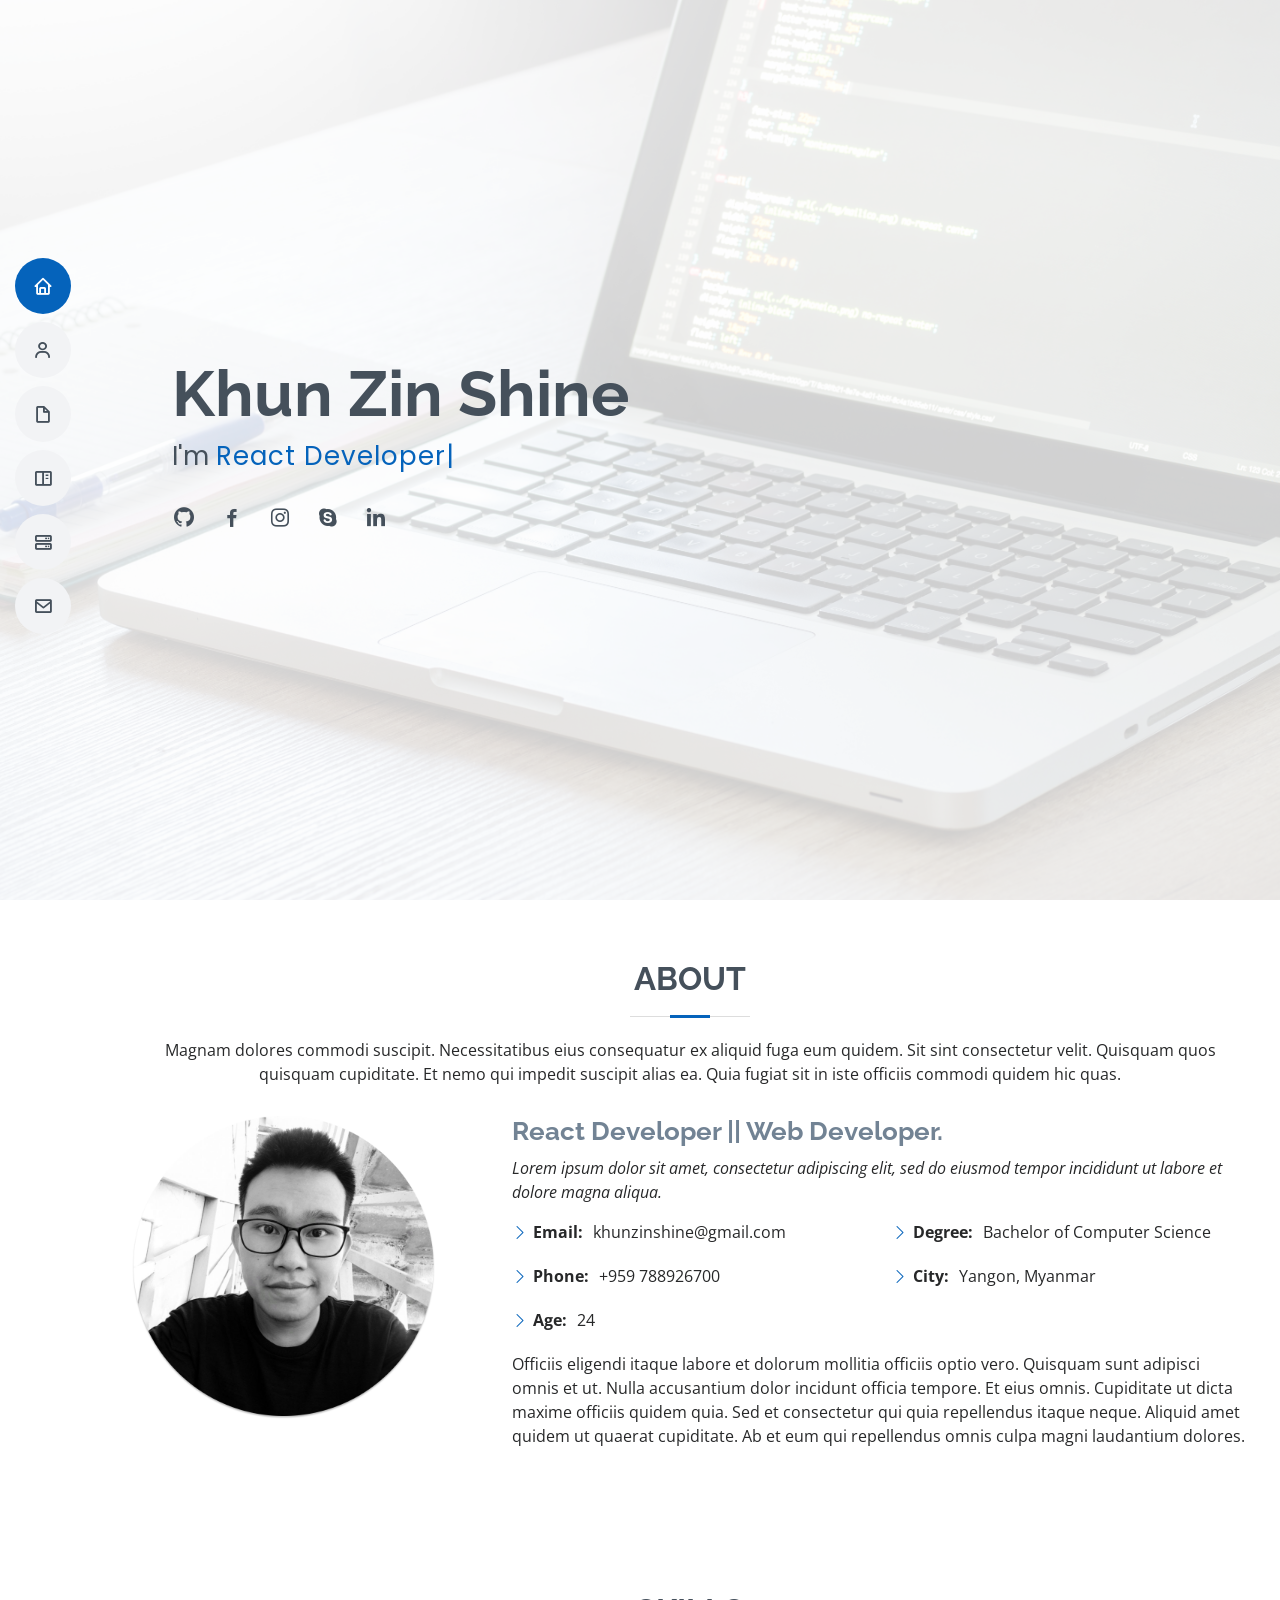
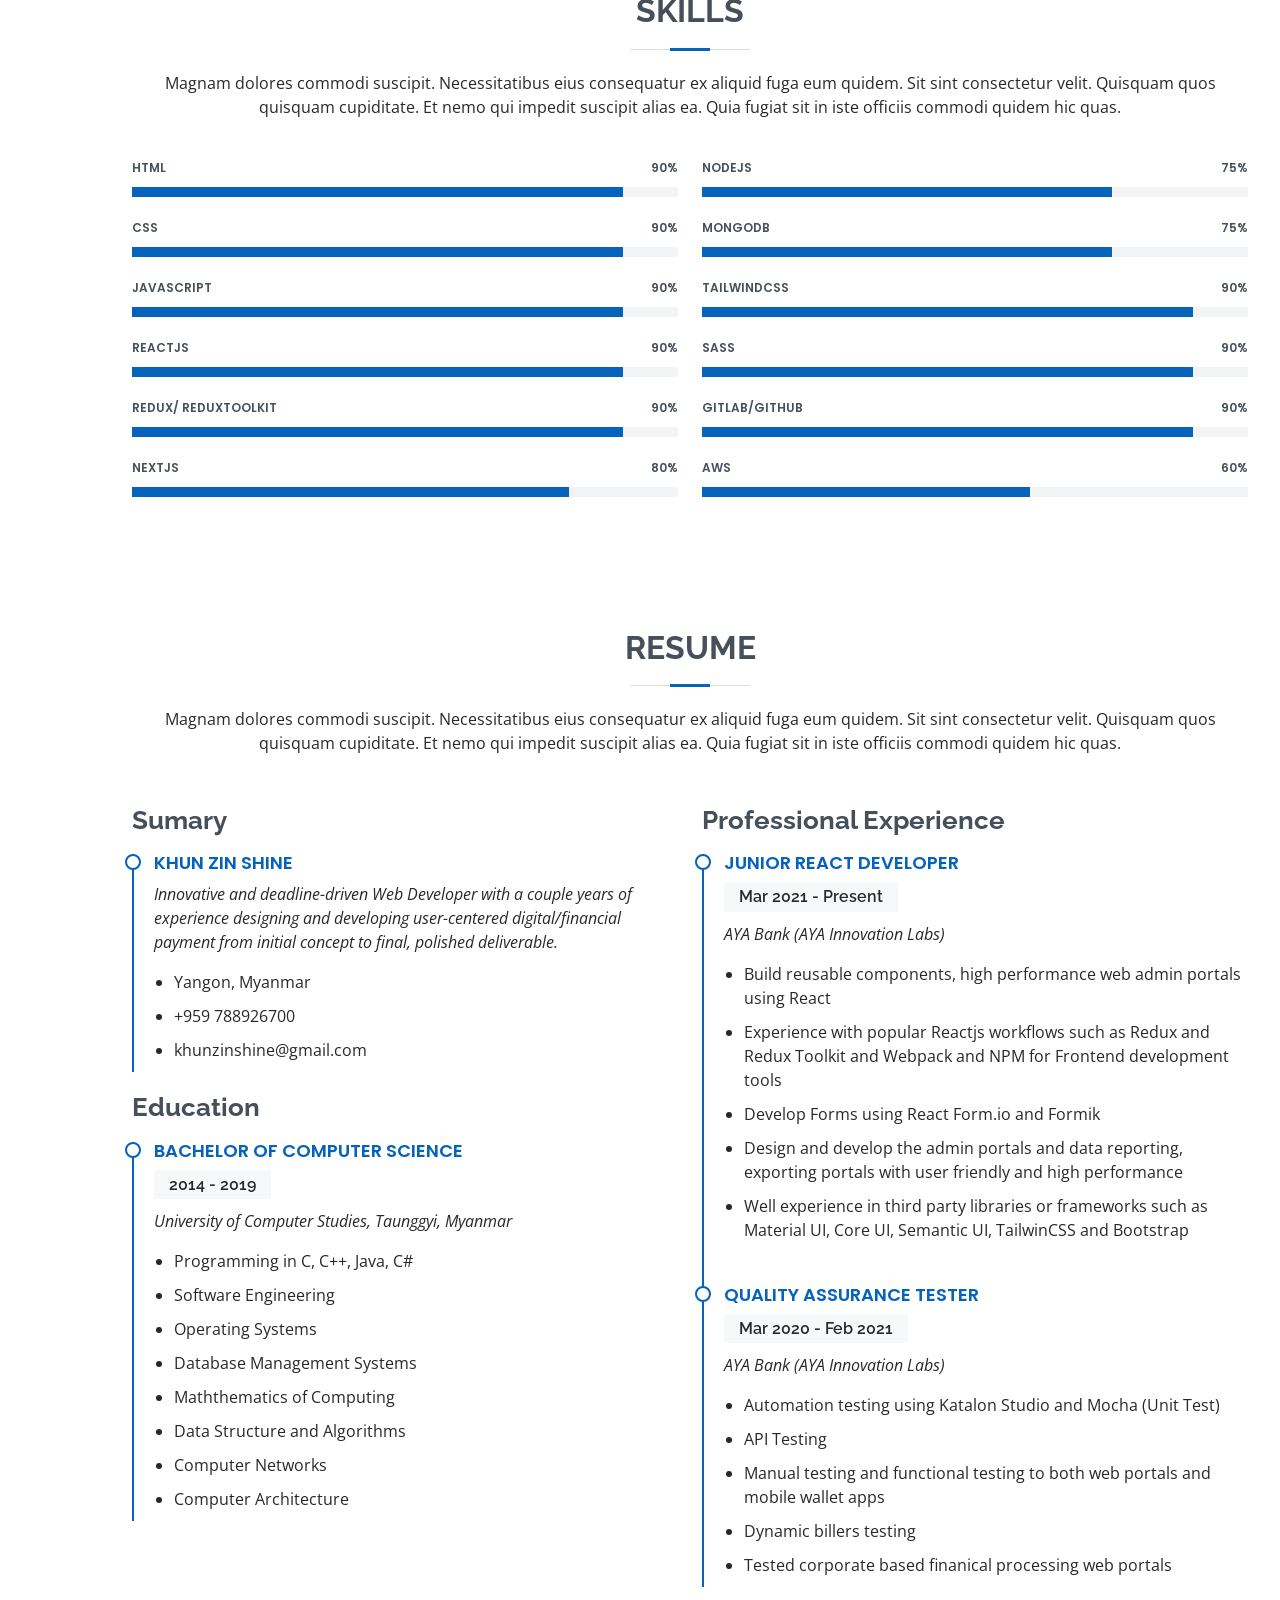
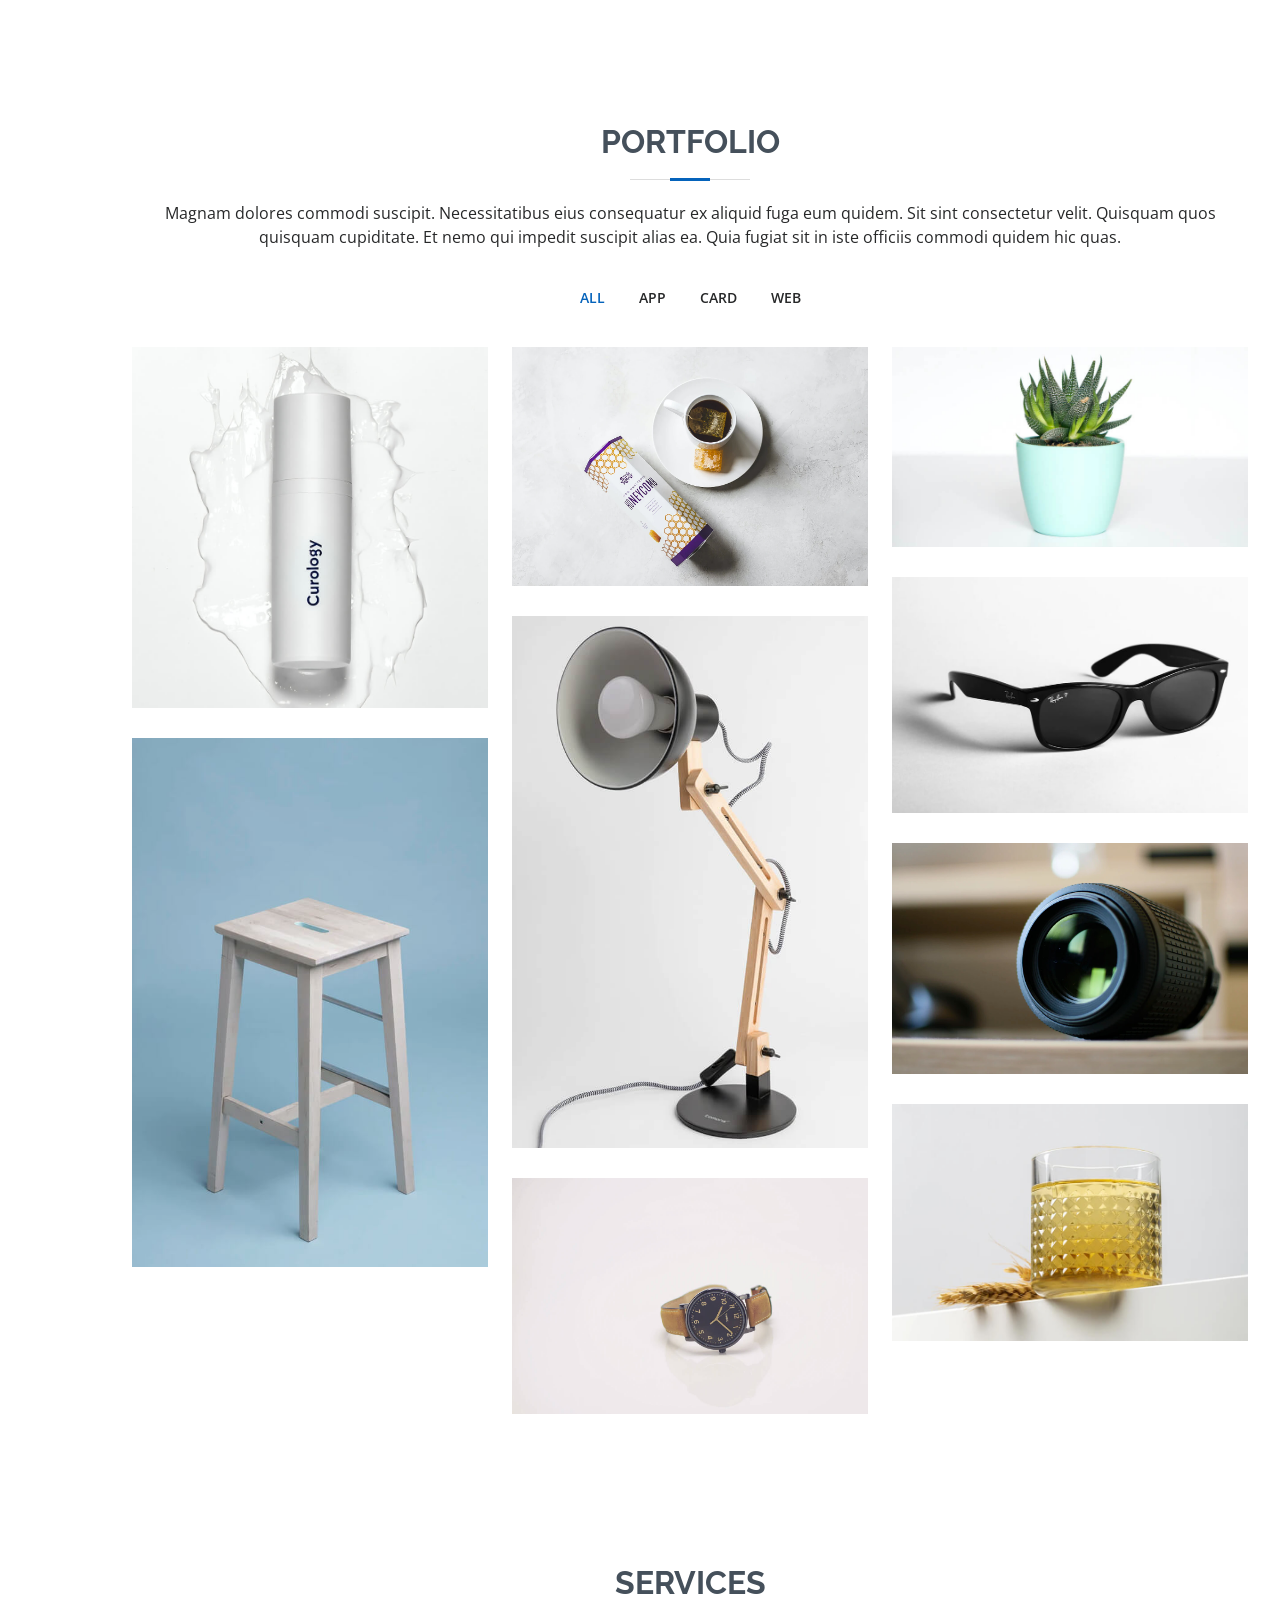
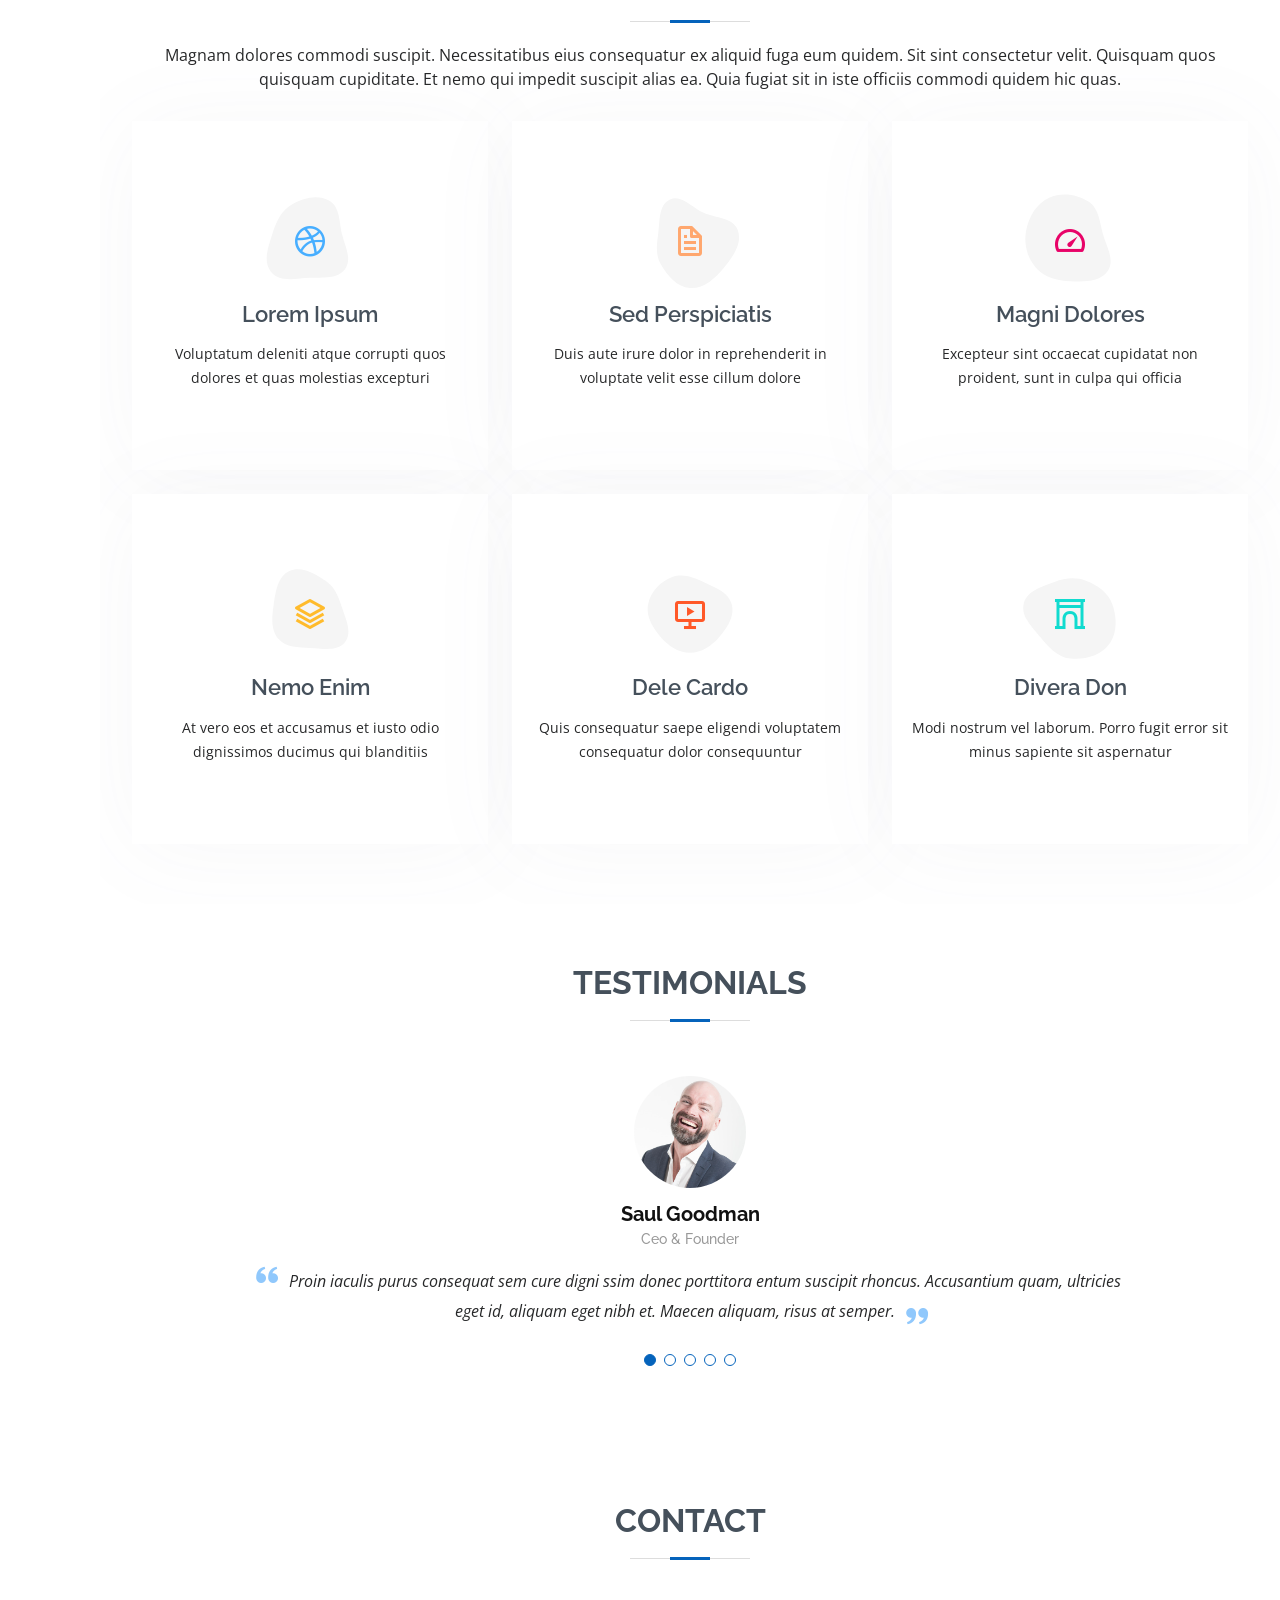
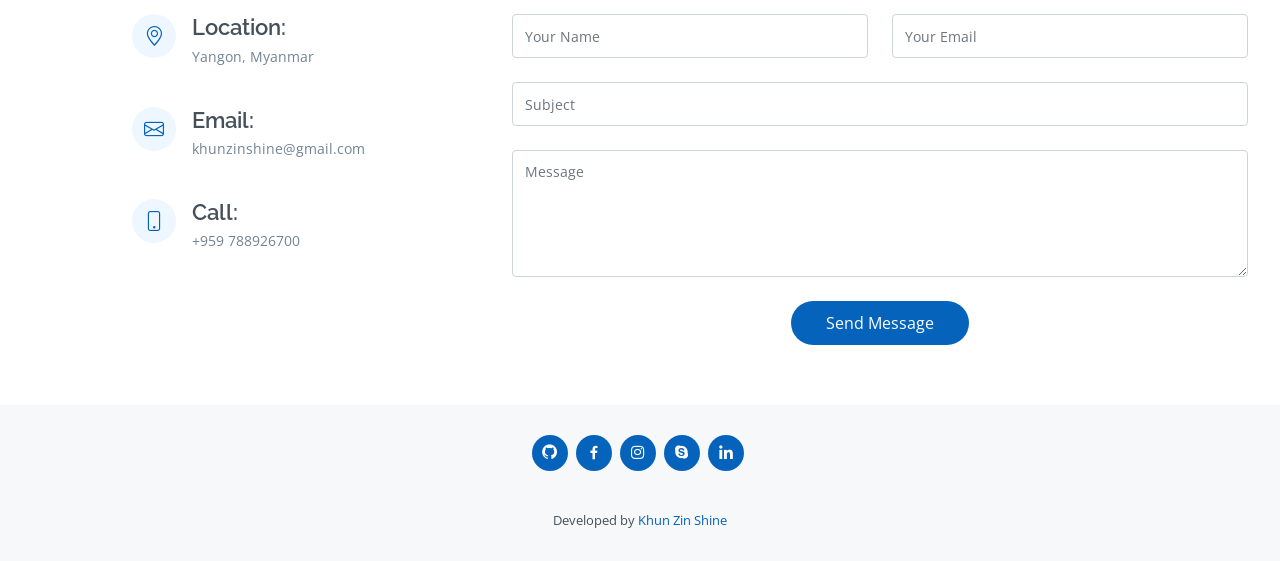
==== commit 68fafab0: "modify profile and add links" ====
--- a/index.html
+++ b/index.html
@@ -9,8 +9,8 @@
     <meta content="" name="keywords" />
 
     <!-- Favicons -->
-    <link href="assets/img/profile1.jpg" rel="icon" />
-    <link href="assets/img/profile1.jpg" rel="profile1.jpg" />
+    <link href="assets/img/myprofile.jpg" rel="icon" />
+    <link href="assets/img/myprofile.jpg" rel="myprofile" />
 
     <!-- Google Fonts -->
     <link
@@ -37,6 +37,21 @@
 
     <!-- Template Main CSS File -->
     <link href="assets/css/style.css" rel="stylesheet" />
+
+    <!-- Global site tag (gtag.js) - Google Analytics -->
+    <script
+      async
+      src="https://www.googletagmanager.com/gtag/js?id=G-54DZ53G4XM"
+    ></script>
+    <script>
+      window.dataLayer = window.dataLayer || [];
+      function gtag() {
+        dataLayer.push(arguments);
+      }
+      gtag("js", new Date());
+
+      gtag("config", "G-54DZ53G4XM");
+    </script>
 
     <!-- =======================================================
   * Template Name: MyResume - v4.7.0
@@ -102,11 +117,23 @@
           ></span>
         </p>
         <div class="social-links">
-          <a href="#" class="twitter"><i class="bx bxl-twitter"></i></a>
-          <a href="#" class="facebook"><i class="bx bxl-facebook"></i></a>
+          <a href="https://github.com/khunzinshine" class="twitter"
+            ><i class="bx bxl-github"></i
+          ></a>
+          <a
+            href="https://www.facebook.com/profile.php?id=100004933008912"
+            class="facebook"
+            ><i class="bx bxl-facebook"></i
+          ></a>
           <a href="#" class="instagram"><i class="bx bxl-instagram"></i></a>
-          <a href="#" class="google-plus"><i class="bx bxl-skype"></i></a>
-          <a href="#" class="linkedin"><i class="bx bxl-linkedin"></i></a>
+          <a
+            href="https://join.skype.com/invite/dBb8BnLPCvOo"
+            class="google-plus"
+            ><i class="bx bxl-skype"></i
+          ></a>
+          <a href="https://www.linkedin.com/in/khun-zin-shine" class="linkedin"
+            ><i class="bx bxl-linkedin"></i
+          ></a>
         </div>
       </div>
     </section>
@@ -128,10 +155,15 @@
 
           <div class="row">
             <div class="col-lg-4">
-              <img src="assets/img/profile1.jpg" class="img-fluid" alt="" />
+              <img
+                src="assets/img/myprofile.jpg"
+                style="height: 85%"
+                class="img-fluid"
+                alt=""
+              />
             </div>
             <div class="col-lg-8 pt-4 pt-lg-0 content">
-              <h3>React Developer &amp; Web Developer.</h3>
+              <h3>React Developer || Web Developer.</h3>
               <p class="fst-italic">
                 Lorem ipsum dolor sit amet, consectetur adipiscing elit, sed do
                 eiusmod tempor incididunt ut labore et dolore magna aliqua.
@@ -139,30 +171,27 @@
               <div class="row">
                 <div class="col-lg-6">
                   <ul>
+                    <!-- <li>
+                      <i class="bi bi-chevron-right"></i>
+                      <strong>Birthday:</strong> <span>13 Jan 1998</span>
+                    </li> -->
                     <li>
                       <i class="bi bi-chevron-right"></i>
-                      <strong>Birthday:</strong> <span>13 Jan 1998</span>
-                    </li>
-                    <li>
-                      <i class="bi bi-chevron-right"></i>
-                      <strong>Website:</strong> <span>www.example.com</span>
+                      <strong>Email:</strong>
+                      <span>khunzinshine@gmail.com</span>
                     </li>
                     <li>
                       <i class="bi bi-chevron-right"></i>
                       <strong>Phone:</strong> <span>+959 788926700</span>
                     </li>
                     <li>
-                      <i class="bi bi-chevron-right"></i>
-                      <strong>City:</strong> <span>Yangon, Myanmar</span>
-                    </li>
-                  </ul>
-                </div>
-                <div class="col-lg-6">
-                  <ul>
-                    <li>
                       <i class="bi bi-chevron-right"></i> <strong>Age:</strong>
                       <span>24</span>
                     </li>
+                  </ul>
+                </div>
+                <div class="col-lg-6">
+                  <ul>
                     <li>
                       <i class="bi bi-chevron-right"></i>
                       <strong>Degree:</strong>
@@ -170,13 +199,17 @@
                     </li>
                     <li>
                       <i class="bi bi-chevron-right"></i>
+                      <strong>City:</strong> <span>Yangon, Myanmar</span>
+                    </li>
+                    <!-- <li>
+                      <i class="bi bi-chevron-right"></i>
                       <strong>Email:</strong>
                       <span>khunzinshine@gmail.com</span>
-                    </li>
-                    <li>
+                    </li> -->
+                    <!-- <li>
                       <i class="bi bi-chevron-right"></i>
                       <strong>Freelance:</strong> <span>Available</span>
-                    </li>
+                    </li> -->
                   </ul>
                 </div>
               </div>
@@ -196,7 +229,7 @@
       <!-- End About Section -->
 
       <!-- ======= Facts Section ======= -->
-      <section id="facts" class="facts">
+      <!-- <section id="facts" class="facts">
         <div class="container" data-aos="fade-up">
           <div class="section-title">
             <h2>Facts</h2>
@@ -262,7 +295,7 @@
             </div>
           </div>
         </div>
-      </section>
+      </section> -->
       <!-- End Facts Section -->
 
       <!-- ======= Skills Section ======= -->
@@ -1278,22 +1311,29 @@
     <!-- ======= Footer ======= -->
     <footer id="footer">
       <div class="container">
-        <h3>Khun Zin Shine</h3>
-        <p>
-          Et aut eum quis fuga eos sunt ipsa nihil. Labore corporis magni
-          eligendi fuga maxime saepe commodi placeat.
-        </p>
         <div class="social-links">
-          <a href="#" class="twitter"><i class="bx bxl-twitter"></i></a>
-          <a href="#" class="facebook"><i class="bx bxl-facebook"></i></a>
+          <a href="https://github.com/khunzinshine" class="twitter"
+            ><i class="bx bxl-github"></i
+          ></a>
+          <a
+            href="https://www.facebook.com/profile.php?id=100004933008912"
+            class="facebook"
+            ><i class="bx bxl-facebook"></i
+          ></a>
           <a href="#" class="instagram"><i class="bx bxl-instagram"></i></a>
-          <a href="#" class="google-plus"><i class="bx bxl-skype"></i></a>
-          <a href="#" class="linkedin"><i class="bx bxl-linkedin"></i></a>
+          <a
+            href="https://join.skype.com/invite/dBb8BnLPCvOo"
+            class="google-plus"
+            ><i class="bx bxl-skype"></i
+          ></a>
+          <a href="https://www.linkedin.com/in/khun-zin-shine" class="linkedin"
+            ><i class="bx bxl-linkedin"></i
+          ></a>
         </div>
-        <div class="copyright">
+        <!-- <div class="copyright">
           &copy; Copyright <strong><span>Khun Zin Shine</span></strong
           >. All Rights Reserved
-        </div>
+        </div> -->
         <div class="credits">
           <!-- All the links in the footer should remain intact. -->
           <!-- You can delete the links only if you purchased the pro version. -->
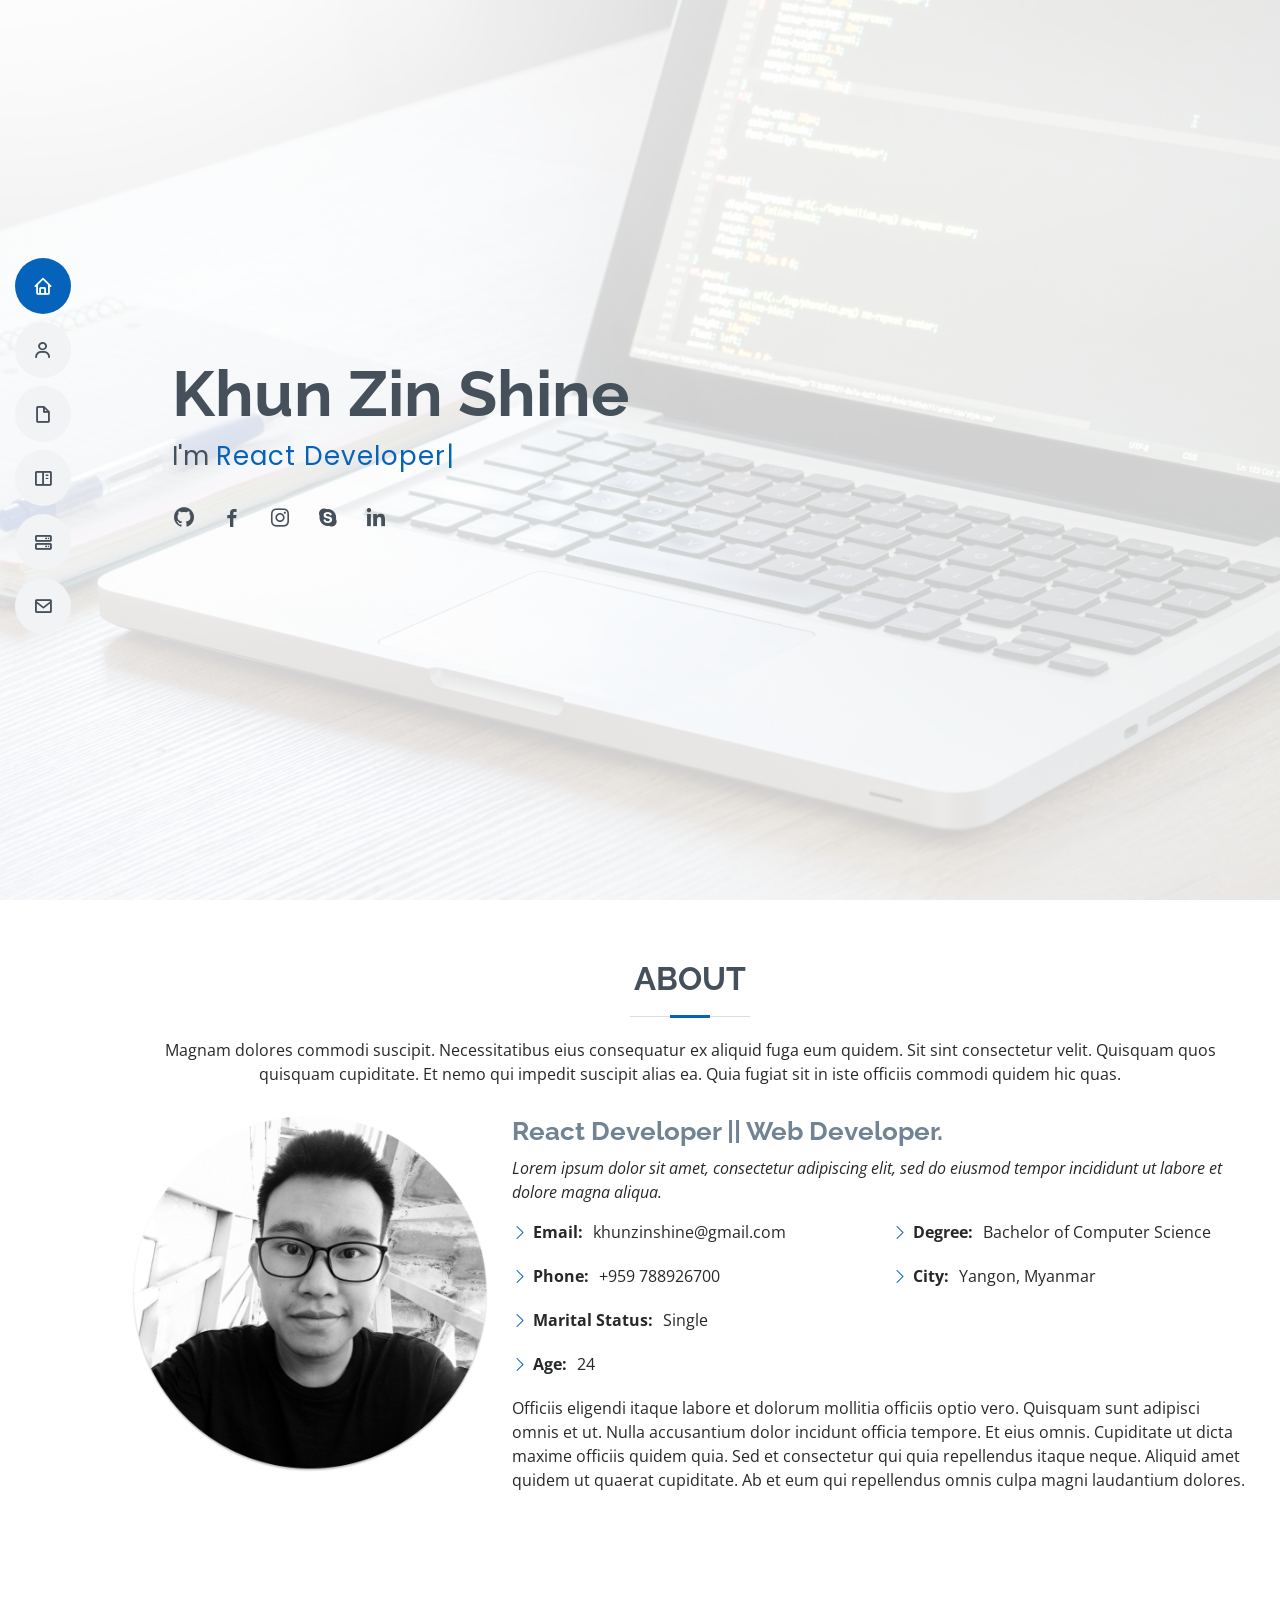
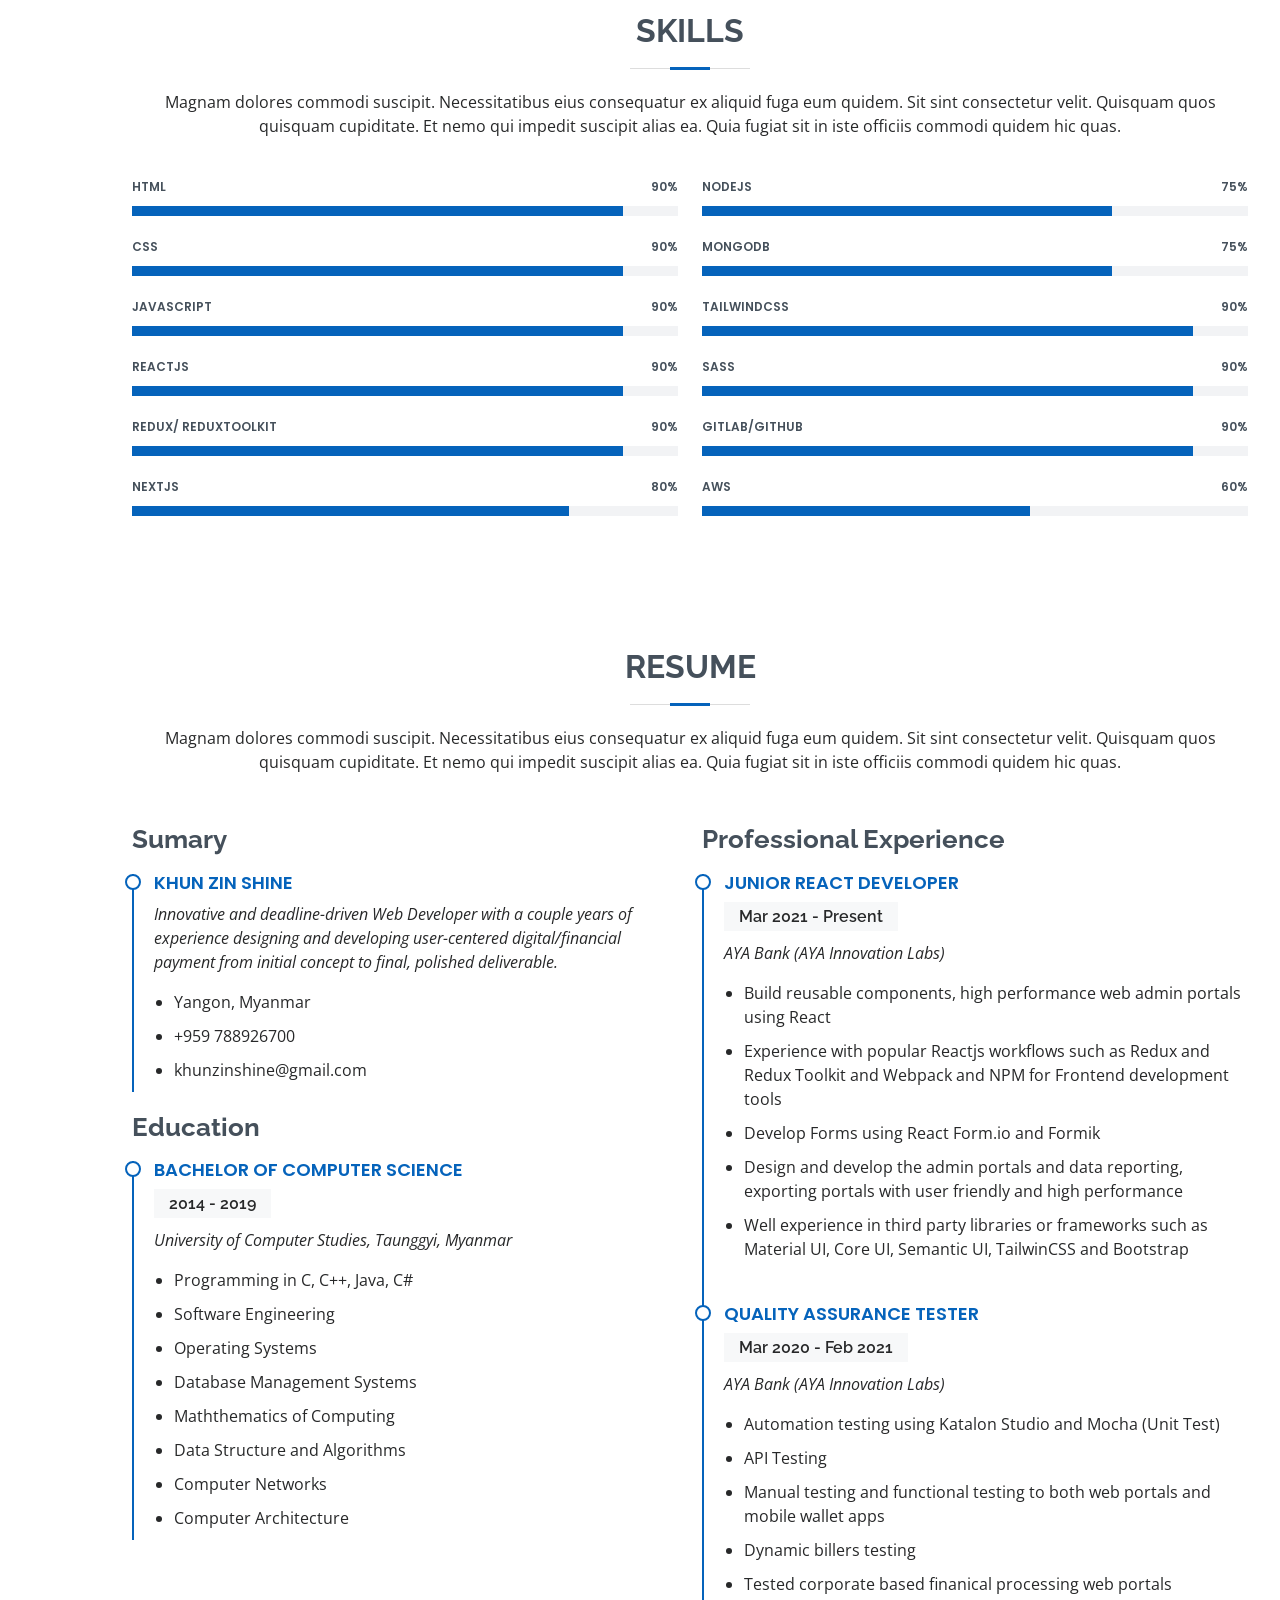
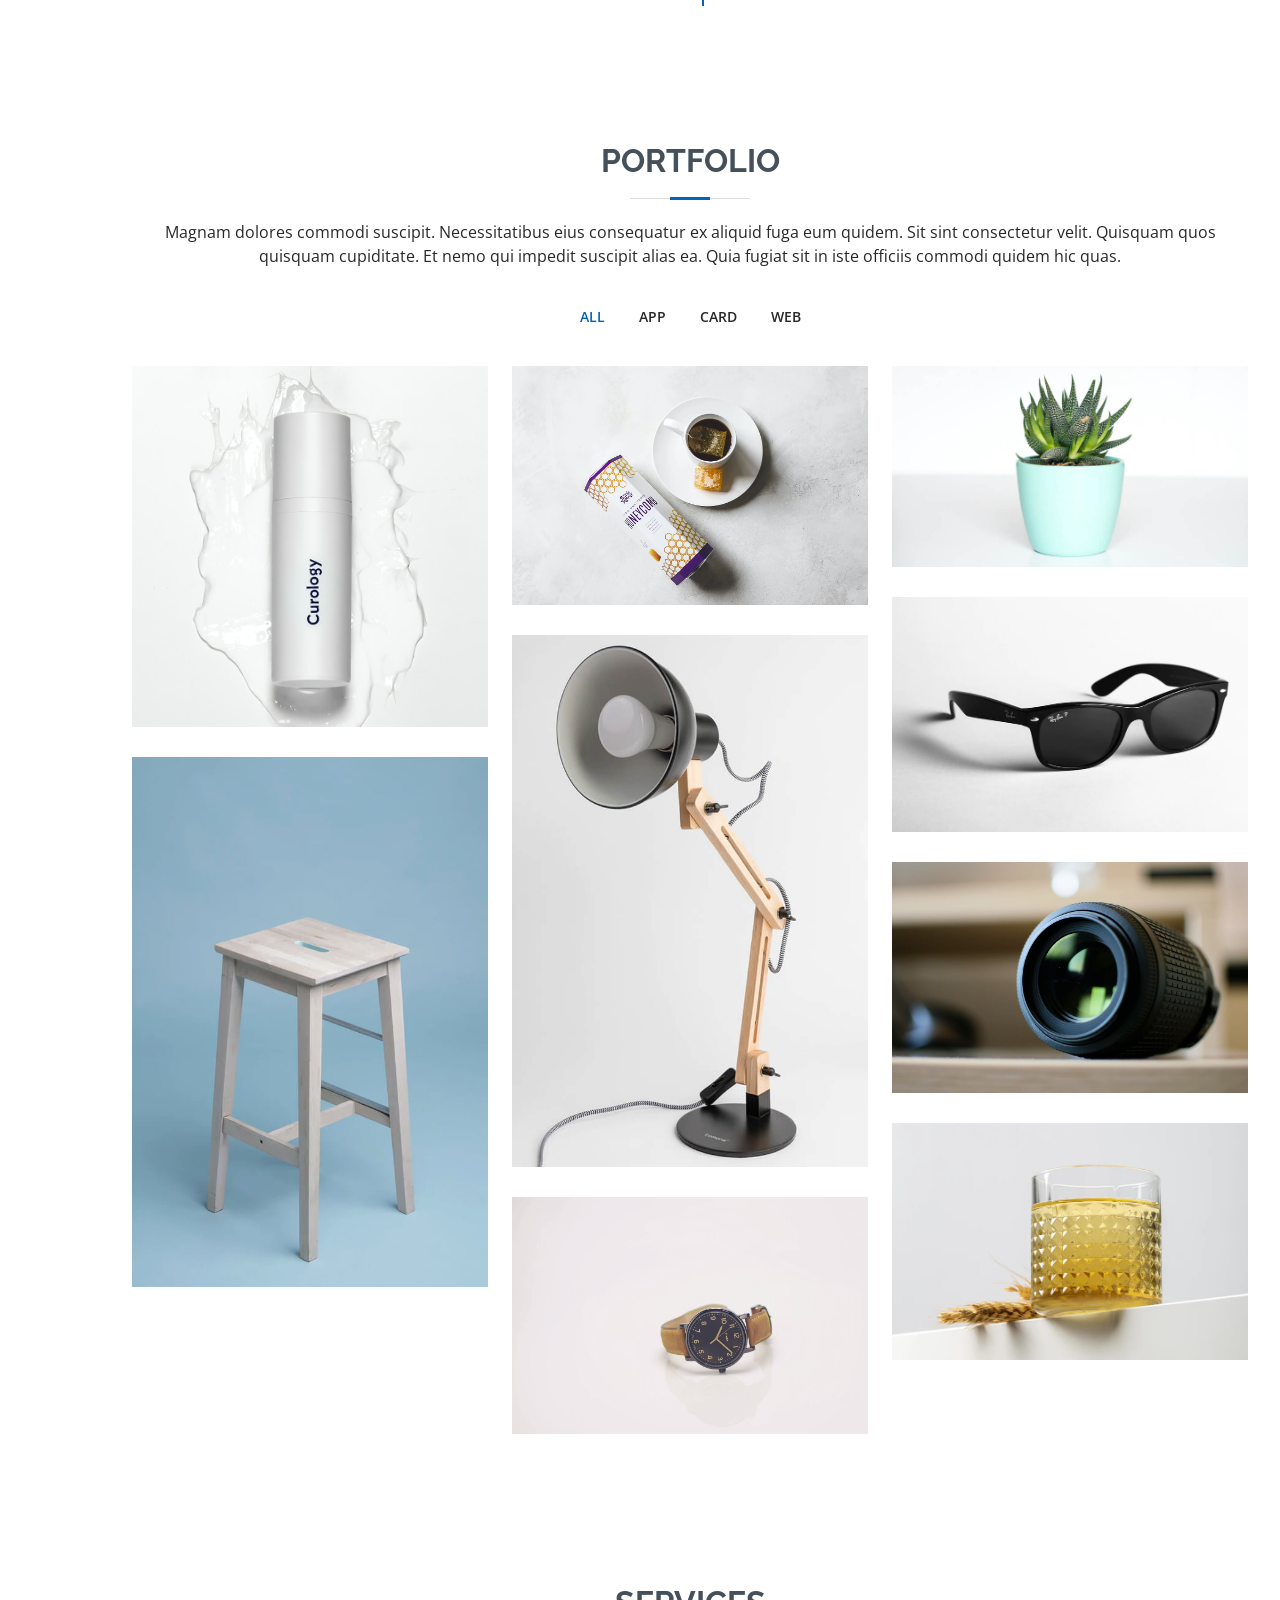
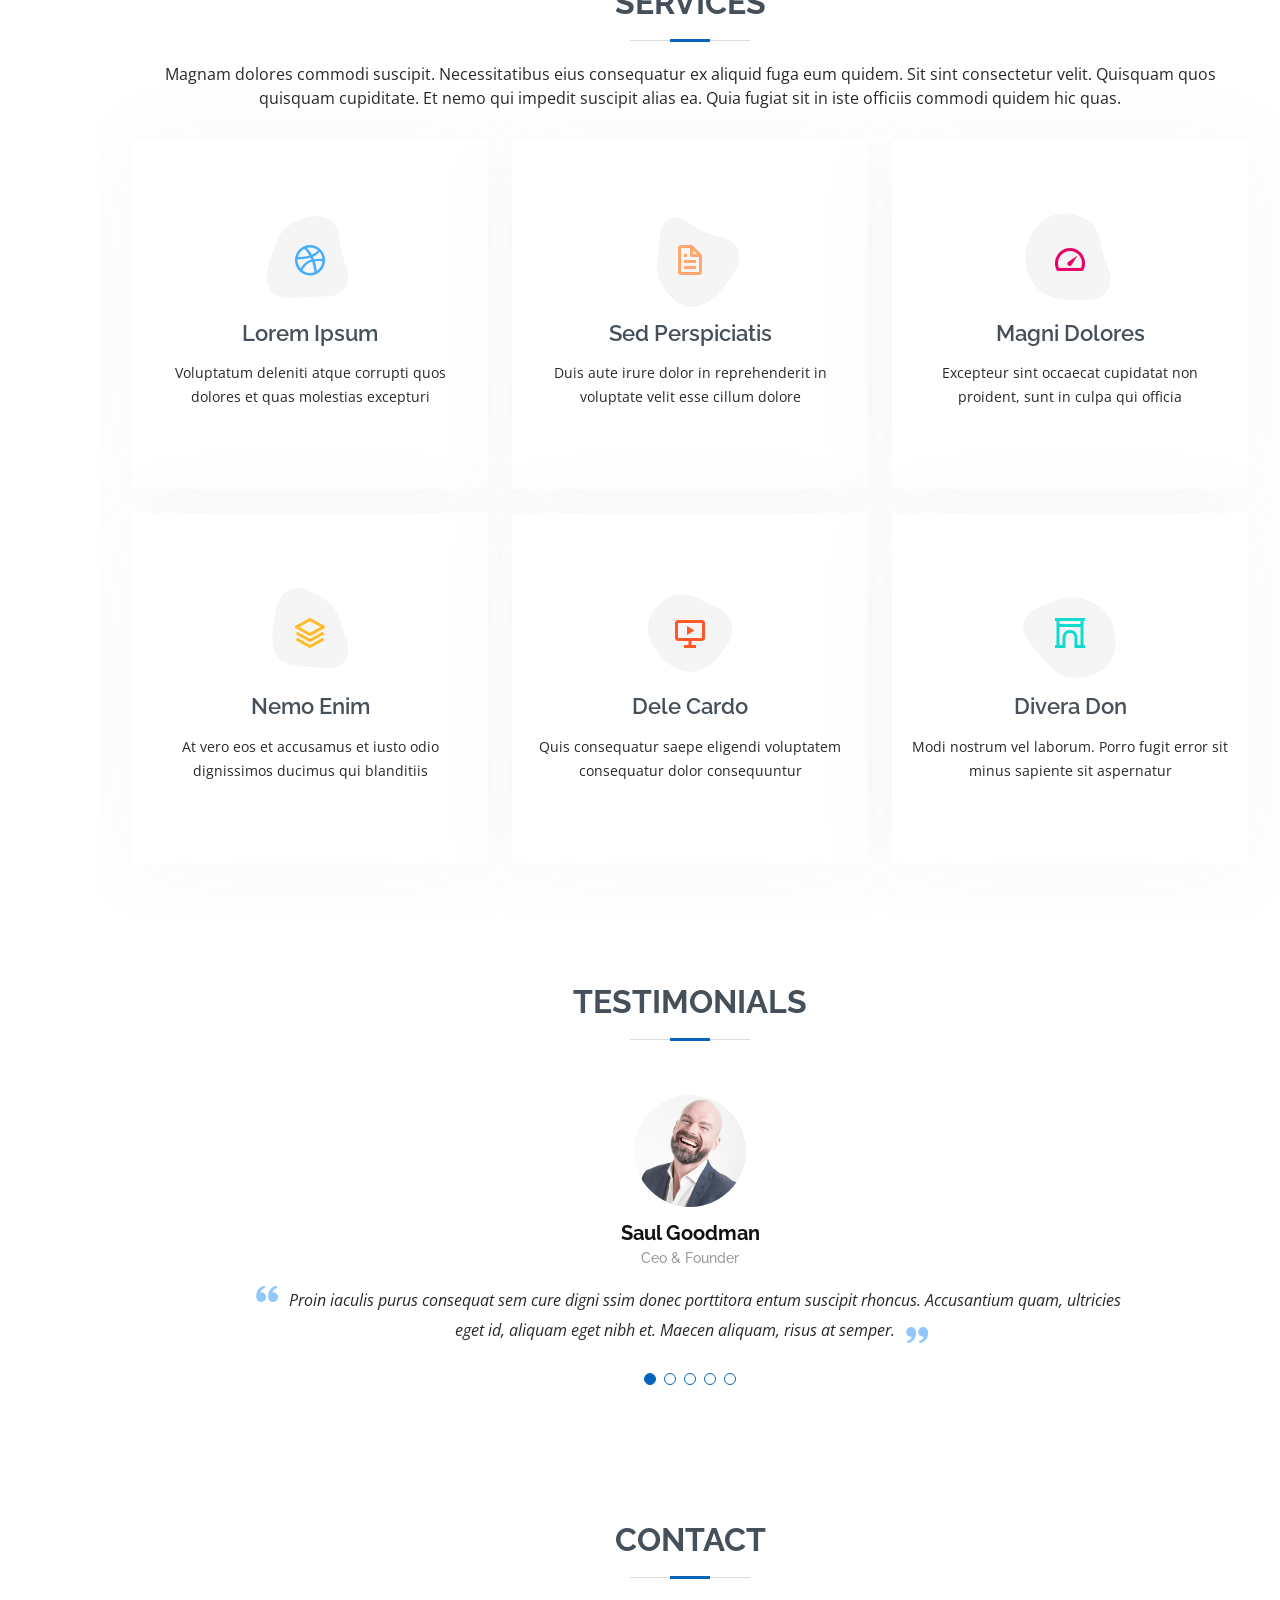
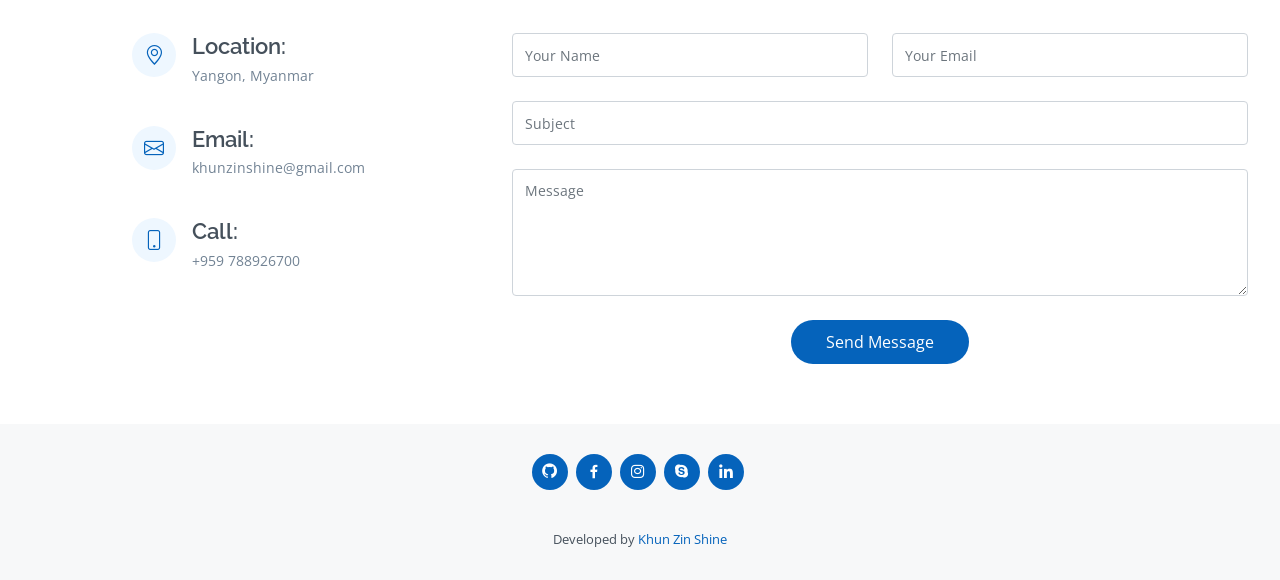
==== commit da9237b3: "modify profile" ====
--- a/index.html
+++ b/index.html
@@ -155,12 +155,7 @@
 
           <div class="row">
             <div class="col-lg-4">
-              <img
-                src="assets/img/myprofile.jpg"
-                style="height: 85%"
-                class="img-fluid"
-                alt=""
-              />
+              <img src="assets/img/myprofile.jpg" class="img-fluid" alt="" />
             </div>
             <div class="col-lg-8 pt-4 pt-lg-0 content">
               <h3>React Developer || Web Developer.</h3>
@@ -171,10 +166,6 @@
               <div class="row">
                 <div class="col-lg-6">
                   <ul>
-                    <!-- <li>
-                      <i class="bi bi-chevron-right"></i>
-                      <strong>Birthday:</strong> <span>13 Jan 1998</span>
-                    </li> -->
                     <li>
                       <i class="bi bi-chevron-right"></i>
                       <strong>Email:</strong>
@@ -183,6 +174,10 @@
                     <li>
                       <i class="bi bi-chevron-right"></i>
                       <strong>Phone:</strong> <span>+959 788926700</span>
+                    </li>
+                    <li>
+                      <i class="bi bi-chevron-right"></i>
+                      <strong>Marital Status:</strong> <span>Single</span>
                     </li>
                     <li>
                       <i class="bi bi-chevron-right"></i> <strong>Age:</strong>
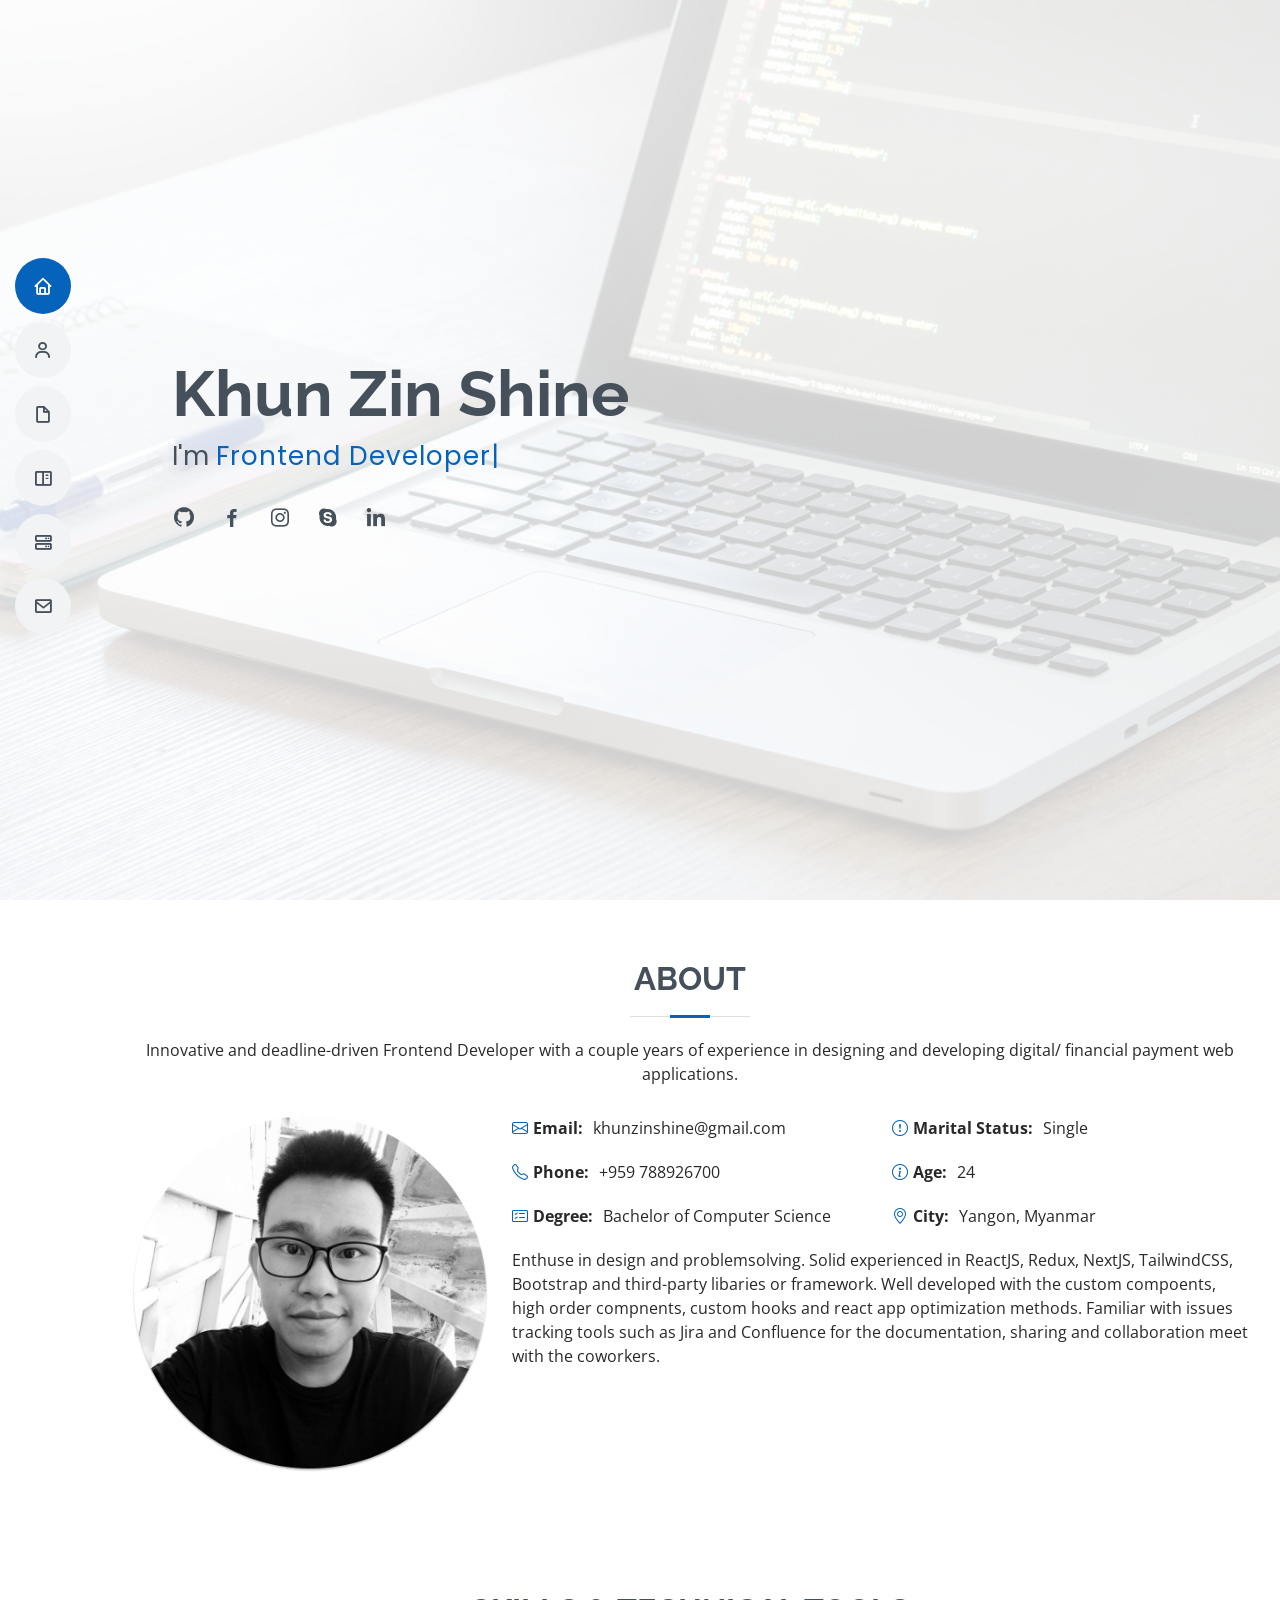
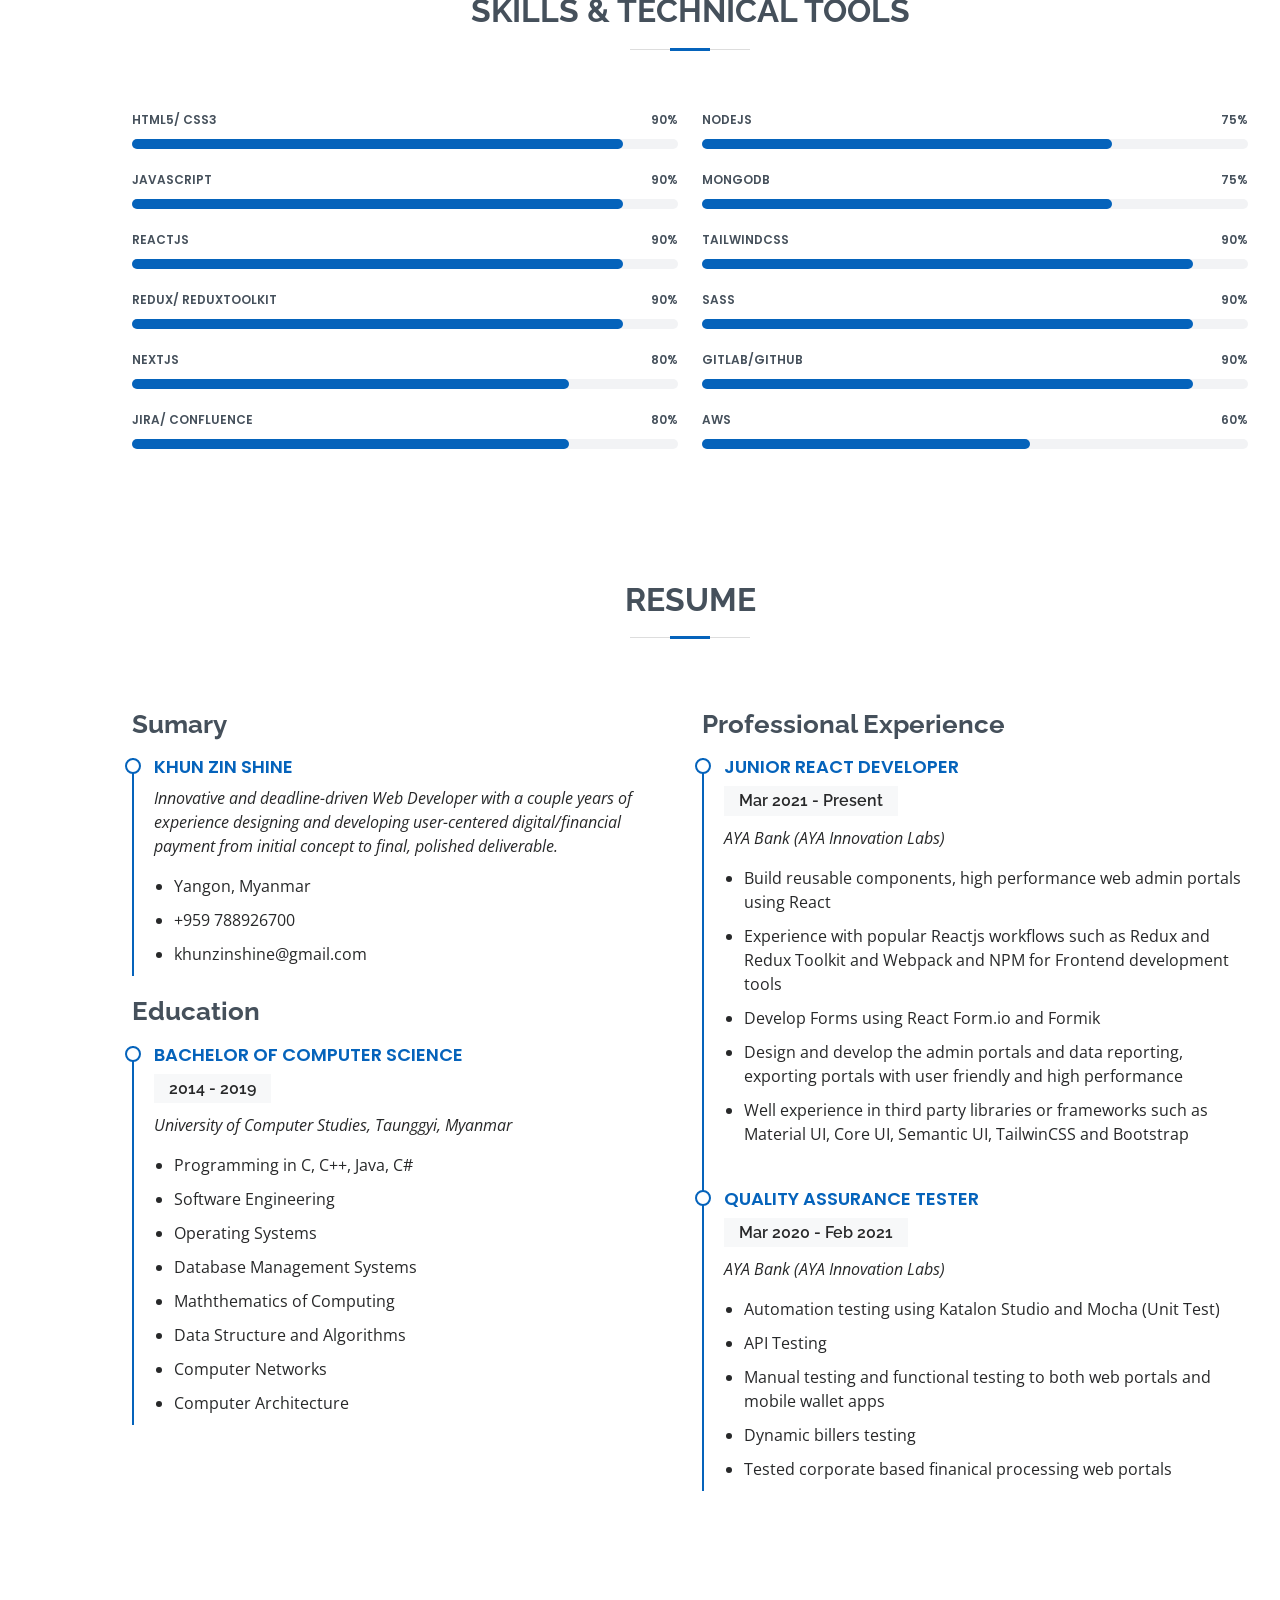
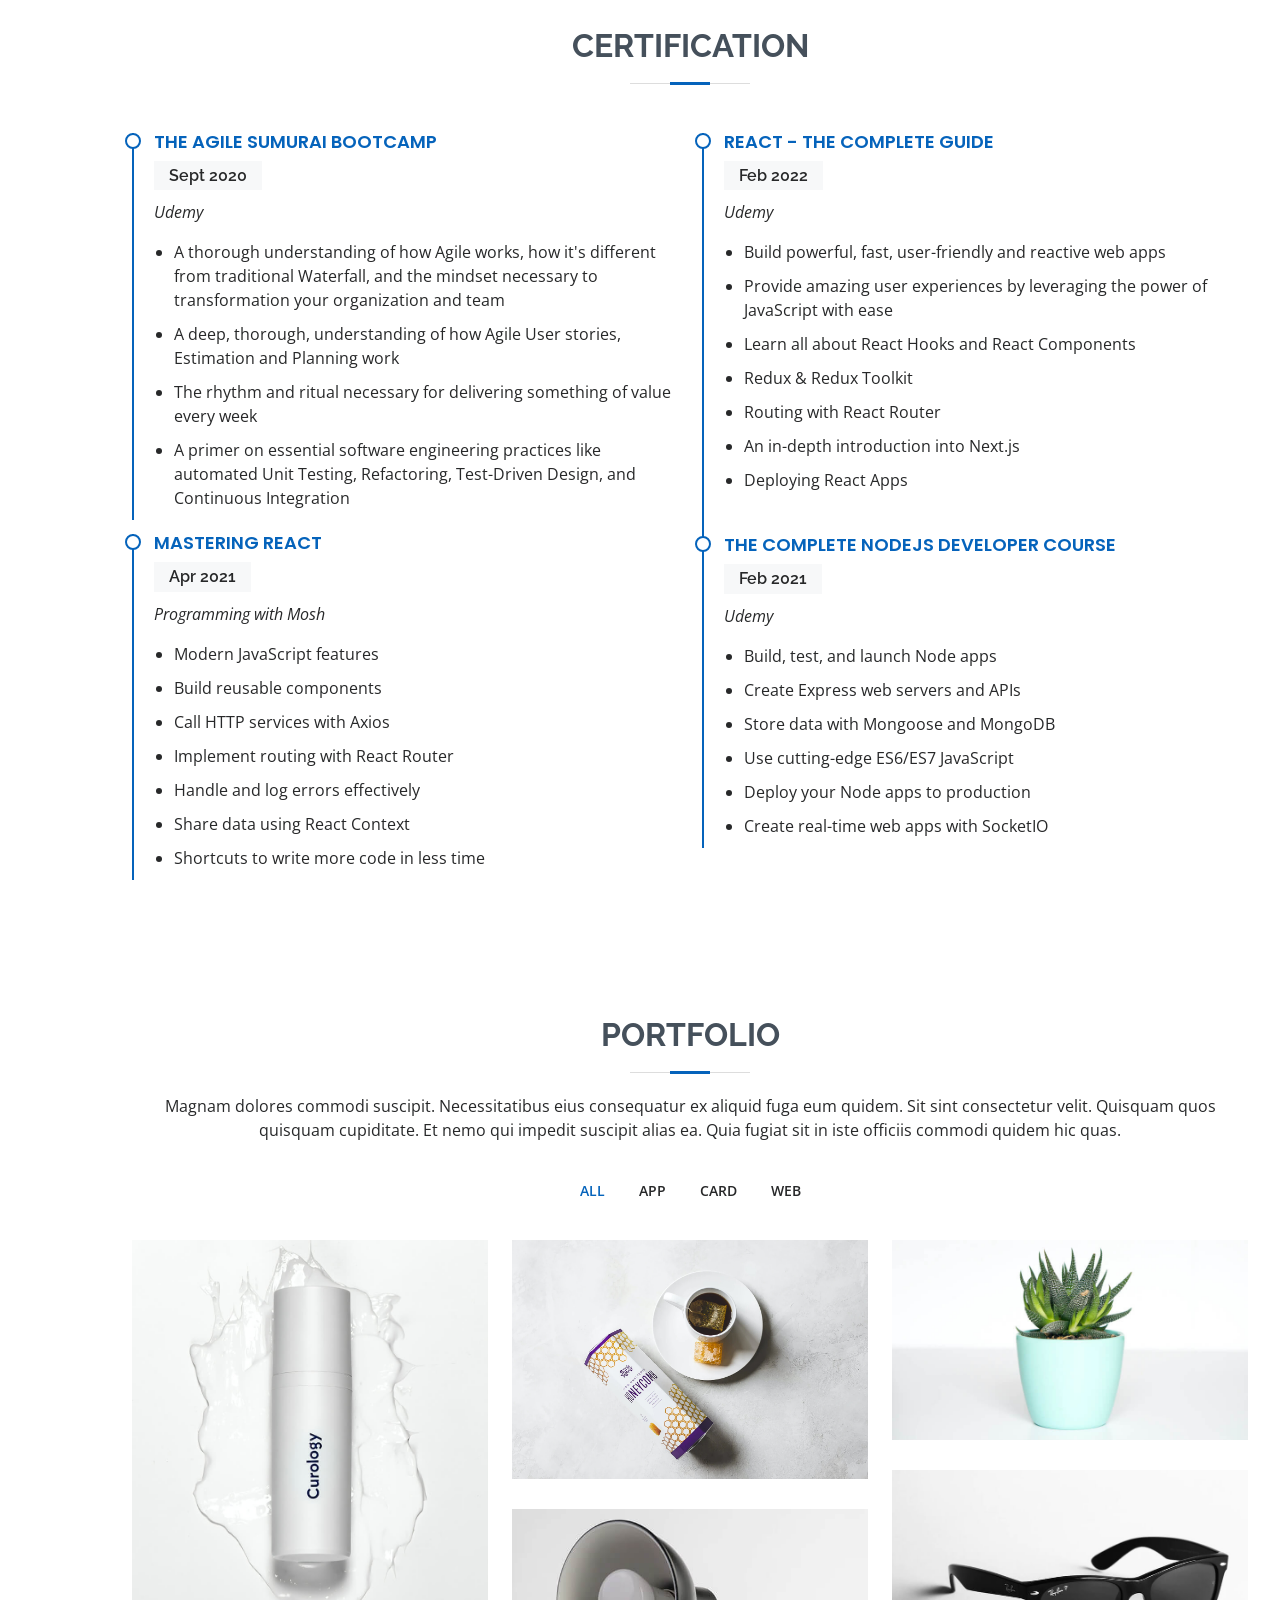
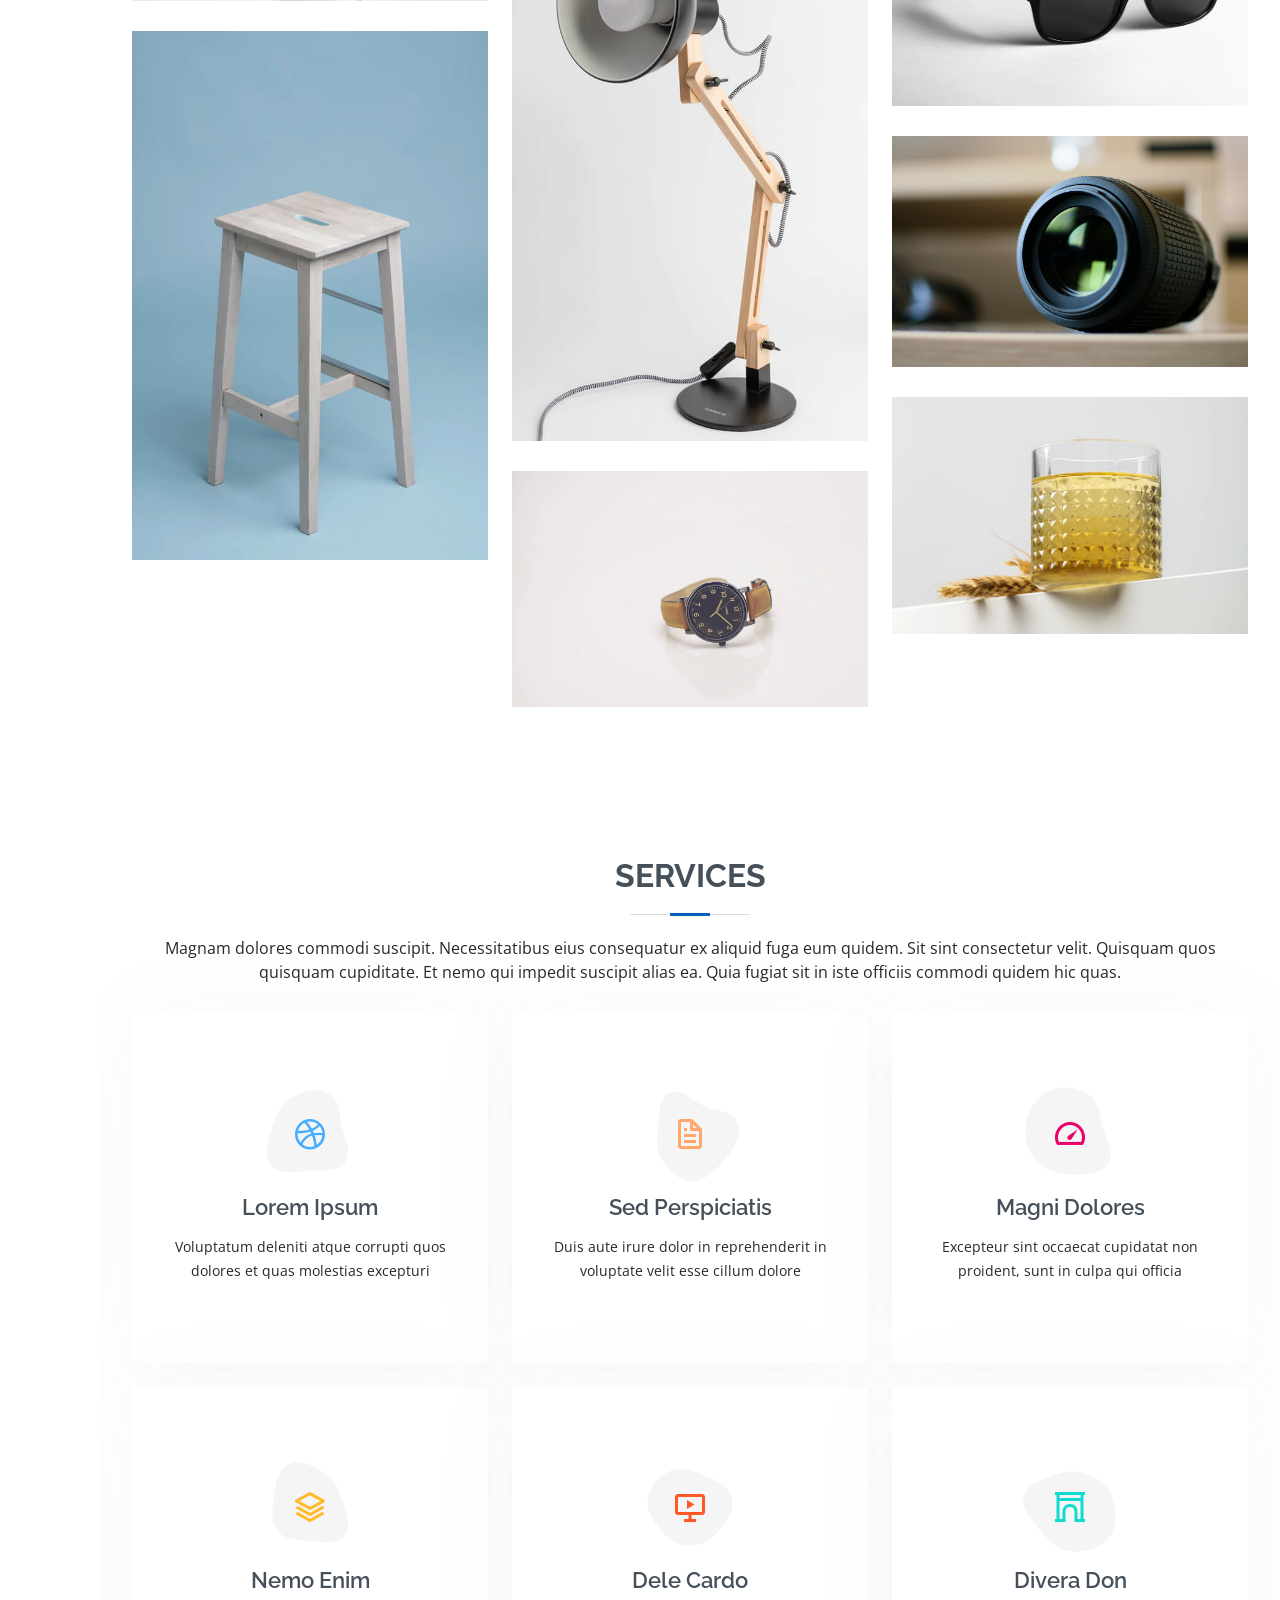
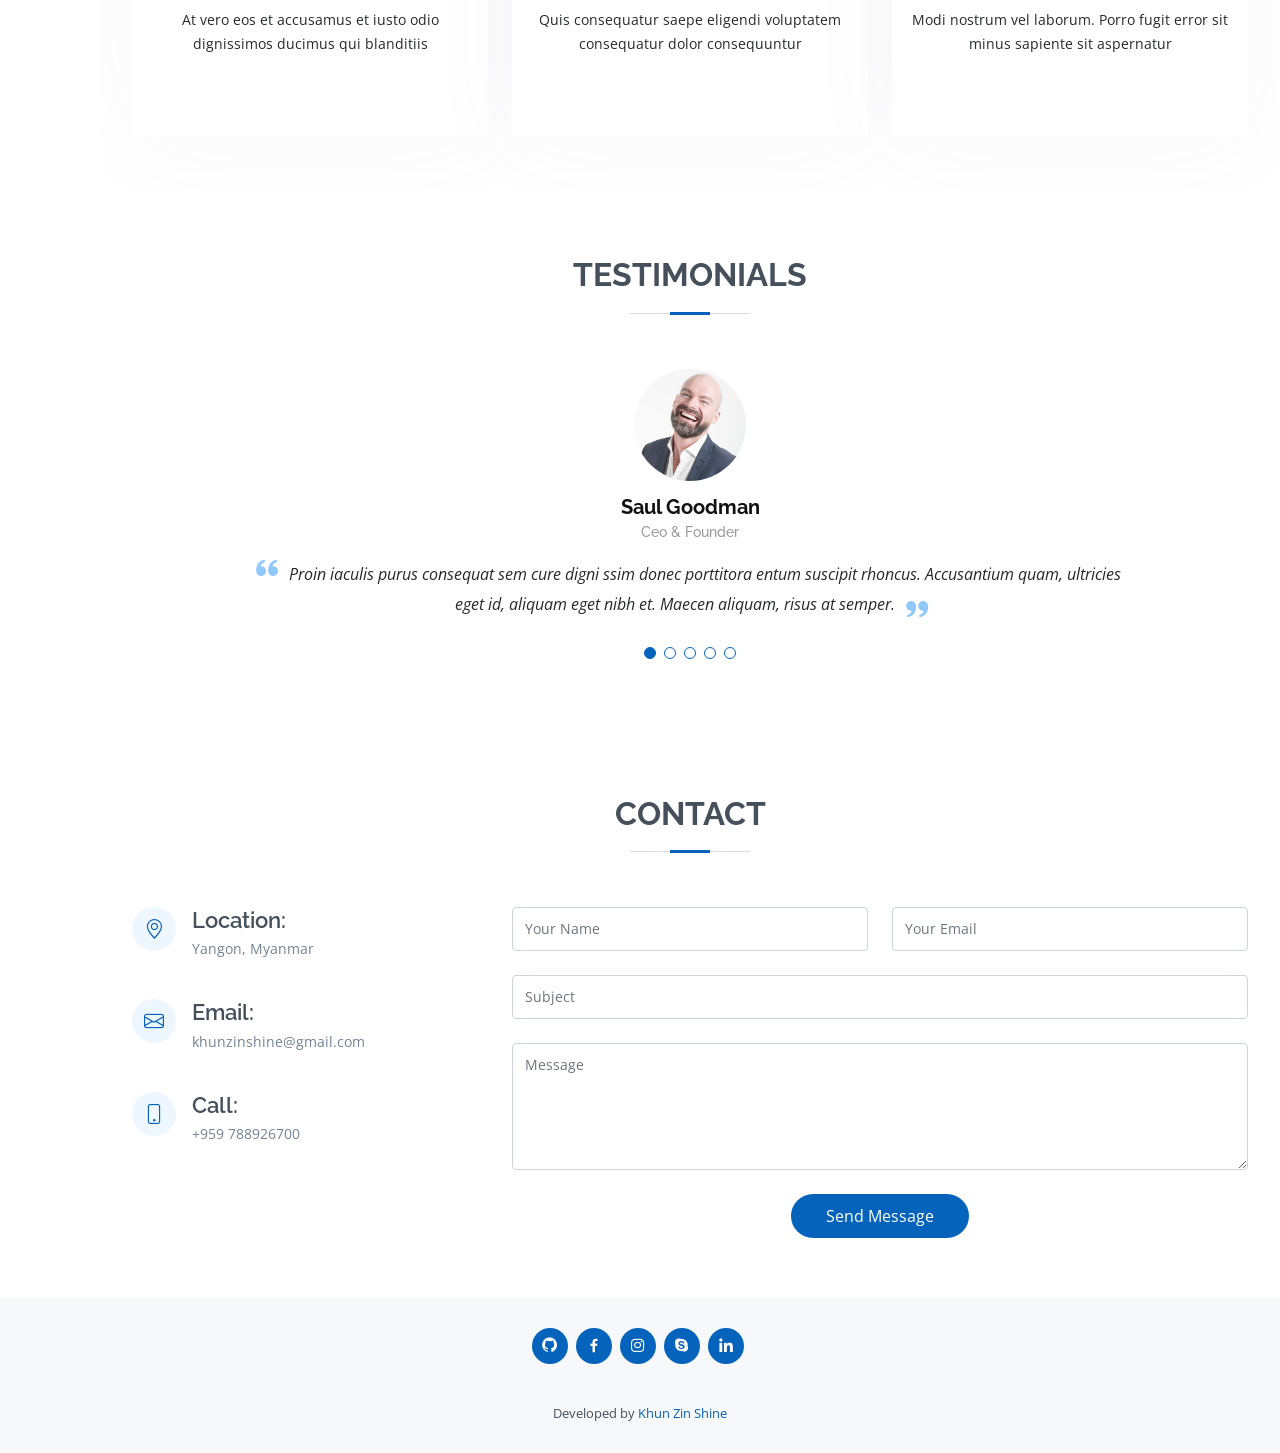
==== commit 879e880f: "add certification section" ====
--- a/index.html
+++ b/index.html
@@ -113,7 +113,7 @@
           I'm
           <span
             class="typed"
-            data-typed-items="React Developer, Web Developer"
+            data-typed-items="Frontend Developer, React Developer"
           ></span>
         </p>
         <div class="social-links">
@@ -146,10 +146,9 @@
           <div class="section-title">
             <h2>About</h2>
             <p>
-              Magnam dolores commodi suscipit. Necessitatibus eius consequatur
-              ex aliquid fuga eum quidem. Sit sint consectetur velit. Quisquam
-              quos quisquam cupiditate. Et nemo qui impedit suscipit alias ea.
-              Quia fugiat sit in iste officiis commodi quidem hic quas.
+              Innovative and deadline-driven Frontend Developer with a couple
+              years of experience in designing and developing digital/ financial
+              payment web applications.
             </p>
           </div>
 
@@ -158,42 +157,42 @@
               <img src="assets/img/myprofile.jpg" class="img-fluid" alt="" />
             </div>
             <div class="col-lg-8 pt-4 pt-lg-0 content">
-              <h3>React Developer || Web Developer.</h3>
-              <p class="fst-italic">
+              <!-- <h3>Frontend Developer | React Developer</h3> -->
+              <!-- <p class="fst-italic">
                 Lorem ipsum dolor sit amet, consectetur adipiscing elit, sed do
                 eiusmod tempor incididunt ut labore et dolore magna aliqua.
-              </p>
+              </p> -->
               <div class="row">
                 <div class="col-lg-6">
                   <ul>
                     <li>
-                      <i class="bi bi-chevron-right"></i>
+                      <i class="bi bi-envelope"></i>
                       <strong>Email:</strong>
                       <span>khunzinshine@gmail.com</span>
                     </li>
                     <li>
-                      <i class="bi bi-chevron-right"></i>
+                      <i class="bi bi-telephone"></i>
                       <strong>Phone:</strong> <span>+959 788926700</span>
                     </li>
                     <li>
-                      <i class="bi bi-chevron-right"></i>
+                      <i class="bi bi-card-checklist"></i>
+                      <strong>Degree:</strong>
+                      <span>Bachelor of Computer Science</span>
+                    </li>
+                  </ul>
+                </div>
+                <div class="col-lg-6">
+                  <ul>
+                    <li>
+                      <i class="bi bi-exclamation-circle"></i>
                       <strong>Marital Status:</strong> <span>Single</span>
                     </li>
                     <li>
-                      <i class="bi bi-chevron-right"></i> <strong>Age:</strong>
+                      <i class="bi bi-info-circle"></i> <strong>Age:</strong>
                       <span>24</span>
                     </li>
-                  </ul>
-                </div>
-                <div class="col-lg-6">
-                  <ul>
                     <li>
-                      <i class="bi bi-chevron-right"></i>
-                      <strong>Degree:</strong>
-                      <span>Bachelor of Computer Science</span>
-                    </li>
-                    <li>
-                      <i class="bi bi-chevron-right"></i>
+                      <i class="bi bi-geo-alt"></i>
                       <strong>City:</strong> <span>Yangon, Myanmar</span>
                     </li>
                     <!-- <li>
@@ -209,13 +208,13 @@
                 </div>
               </div>
               <p>
-                Officiis eligendi itaque labore et dolorum mollitia officiis
-                optio vero. Quisquam sunt adipisci omnis et ut. Nulla
-                accusantium dolor incidunt officia tempore. Et eius omnis.
-                Cupiditate ut dicta maxime officiis quidem quia. Sed et
-                consectetur qui quia repellendus itaque neque. Aliquid amet
-                quidem ut quaerat cupiditate. Ab et eum qui repellendus omnis
-                culpa magni laudantium dolores.
+                Enthuse in design and problemsolving. Solid experienced in
+                ReactJS, Redux, NextJS, TailwindCSS, Bootstrap and third-party
+                libaries or framework. Well developed with the custom compoents,
+                high order compnents, custom hooks and react app optimization
+                methods. Familiar with issues tracking tools such as Jira and
+                Confluence for the documentation, sharing and collaboration meet
+                with the coworkers.
               </p>
             </div>
           </div>
@@ -297,32 +296,13 @@
       <section id="skills" class="skills section-bg">
         <div class="container" data-aos="fade-up">
           <div class="section-title">
-            <h2>Skills</h2>
-            <p>
-              Magnam dolores commodi suscipit. Necessitatibus eius consequatur
-              ex aliquid fuga eum quidem. Sit sint consectetur velit. Quisquam
-              quos quisquam cupiditate. Et nemo qui impedit suscipit alias ea.
-              Quia fugiat sit in iste officiis commodi quidem hic quas.
-            </p>
+            <h2>Skills & Technical Tools</h2>
           </div>
 
           <div class="row skills-content">
             <div class="col-lg-6">
               <div class="progress">
-                <span class="skill">HTML <i class="val">90%</i></span>
-                <div class="progress-bar-wrap">
-                  <div
-                    class="progress-bar"
-                    role="progressbar"
-                    aria-valuenow="90"
-                    aria-valuemin="0"
-                    aria-valuemax="100"
-                  ></div>
-                </div>
-              </div>
-
-              <div class="progress">
-                <span class="skill">CSS <i class="val">90%</i></span>
+                <span class="skill">HTML5/ CSS3 <i class="val">90%</i></span>
                 <div class="progress-bar-wrap">
                   <div
                     class="progress-bar"
@@ -387,6 +367,21 @@
                   ></div>
                 </div>
               </div>
+
+              <div class="progress">
+                <span class="skill"
+                  >Jira/ Confluence <i class="val">80%</i></span
+                >
+                <div class="progress-bar-wrap">
+                  <div
+                    class="progress-bar"
+                    role="progressbar"
+                    aria-valuenow="80"
+                    aria-valuemin="0"
+                    aria-valuemax="100"
+                  ></div>
+                </div>
+              </div>
             </div>
 
             <div class="col-lg-6">
@@ -477,12 +472,6 @@
         <div class="container" data-aos="fade-up">
           <div class="section-title">
             <h2>Resume</h2>
-            <p>
-              Magnam dolores commodi suscipit. Necessitatibus eius consequatur
-              ex aliquid fuga eum quidem. Sit sint consectetur velit. Quisquam
-              quos quisquam cupiditate. Et nemo qui impedit suscipit alias ea.
-              Quia fugiat sit in iste officiis commodi quidem hic quas.
-            </p>
           </div>
 
           <div class="row">
@@ -577,6 +566,99 @@
         </div>
       </section>
       <!-- End Resume Section -->
+
+      <!-- ======= Certification Section ======= -->
+      <section id="resume" class="resume">
+        <div class="container" data-aos="fade-up">
+          <div class="section-title">
+            <h2>Certification</h2>
+          </div>
+
+          <div class="row">
+            <div class="col-lg-6">
+              <div class="resume-item pb-0">
+                <h4>The Agile Sumurai Bootcamp</h4>
+                <h5>Sept 2020</h5>
+                <p>
+                  <em>Udemy</em>
+                </p>
+                <ul>
+                  <li>
+                    A thorough understanding of how Agile works, how it's
+                    different from traditional Waterfall, and the mindset
+                    necessary to transformation your organization and team
+                  </li>
+                  <li>
+                    A deep, thorough, understanding of how Agile User stories,
+                    Estimation and Planning work
+                  </li>
+                  <li>
+                    The rhythm and ritual necessary for delivering something of
+                    value every week
+                  </li>
+                  <li>
+                    A primer on essential software engineering practices like
+                    automated Unit Testing, Refactoring, Test-Driven Design, and
+                    Continuous Integration
+                  </li>
+                </ul>
+              </div>
+
+              <div class="resume-item">
+                <h4>Mastering React</h4>
+                <h5>Apr 2021</h5>
+                <p>
+                  <em>Programming with Mosh</em>
+                </p>
+                <ul>
+                  <li>Modern JavaScript features</li>
+                  <li>Build reusable components</li>
+                  <li>Call HTTP services with Axios</li>
+                  <li>Implement routing with React Router</li>
+                  <li>Handle and log errors effectively</li>
+                  <li>Share data using React Context</li>
+                  <li>Shortcuts to write more code in less time</li>
+                </ul>
+              </div>
+            </div>
+            <div class="col-lg-6">
+              <div class="resume-item">
+                <h4>React - The Complete Guide</h4>
+                <h5>Feb 2022</h5>
+                <p><em>Udemy</em></p>
+                <ul>
+                  <li>
+                    Build powerful, fast, user-friendly and reactive web apps
+                  </li>
+                  <li>
+                    Provide amazing user experiences by leveraging the power of
+                    JavaScript with ease
+                  </li>
+                  <li>Learn all about React Hooks and React Components</li>
+                  <li>Redux & Redux Toolkit</li>
+                  <li>Routing with React Router</li>
+                  <li>An in-depth introduction into Next.js</li>
+                  <li>Deploying React Apps</li>
+                </ul>
+              </div>
+              <div class="resume-item">
+                <h4>The Complete Nodejs Developer Course</h4>
+                <h5>Feb 2021</h5>
+                <p><em>Udemy</em></p>
+                <ul>
+                  <li>Build, test, and launch Node apps</li>
+                  <li>Create Express web servers and APIs</li>
+                  <li>Store data with Mongoose and MongoDB</li>
+                  <li>Use cutting-edge ES6/ES7 JavaScript</li>
+                  <li>Deploy your Node apps to production</li>
+                  <li>Create real-time web apps with SocketIO</li>
+                </ul>
+              </div>
+            </div>
+          </div>
+        </div>
+      </section>
+      <!-- End Certification Section -->
 
       <!-- ======= Portfolio Section ======= -->
       <section id="portfolio" class="portfolio section-bg">
--- a/assets/css/style.css
+++ b/assets/css/style.css
@@ -462,12 +462,14 @@
 }
 .skills .progress-bar-wrap {
   background: #f2f3f5;
+  border-radius: 20px;
 }
 .skills .progress-bar {
   width: 1px;
   height: 10px;
   transition: 0.9s;
   background-color: #0563bb;
+  border-radius: 20px;
 }
 
 /*--------------------------------------------------------------
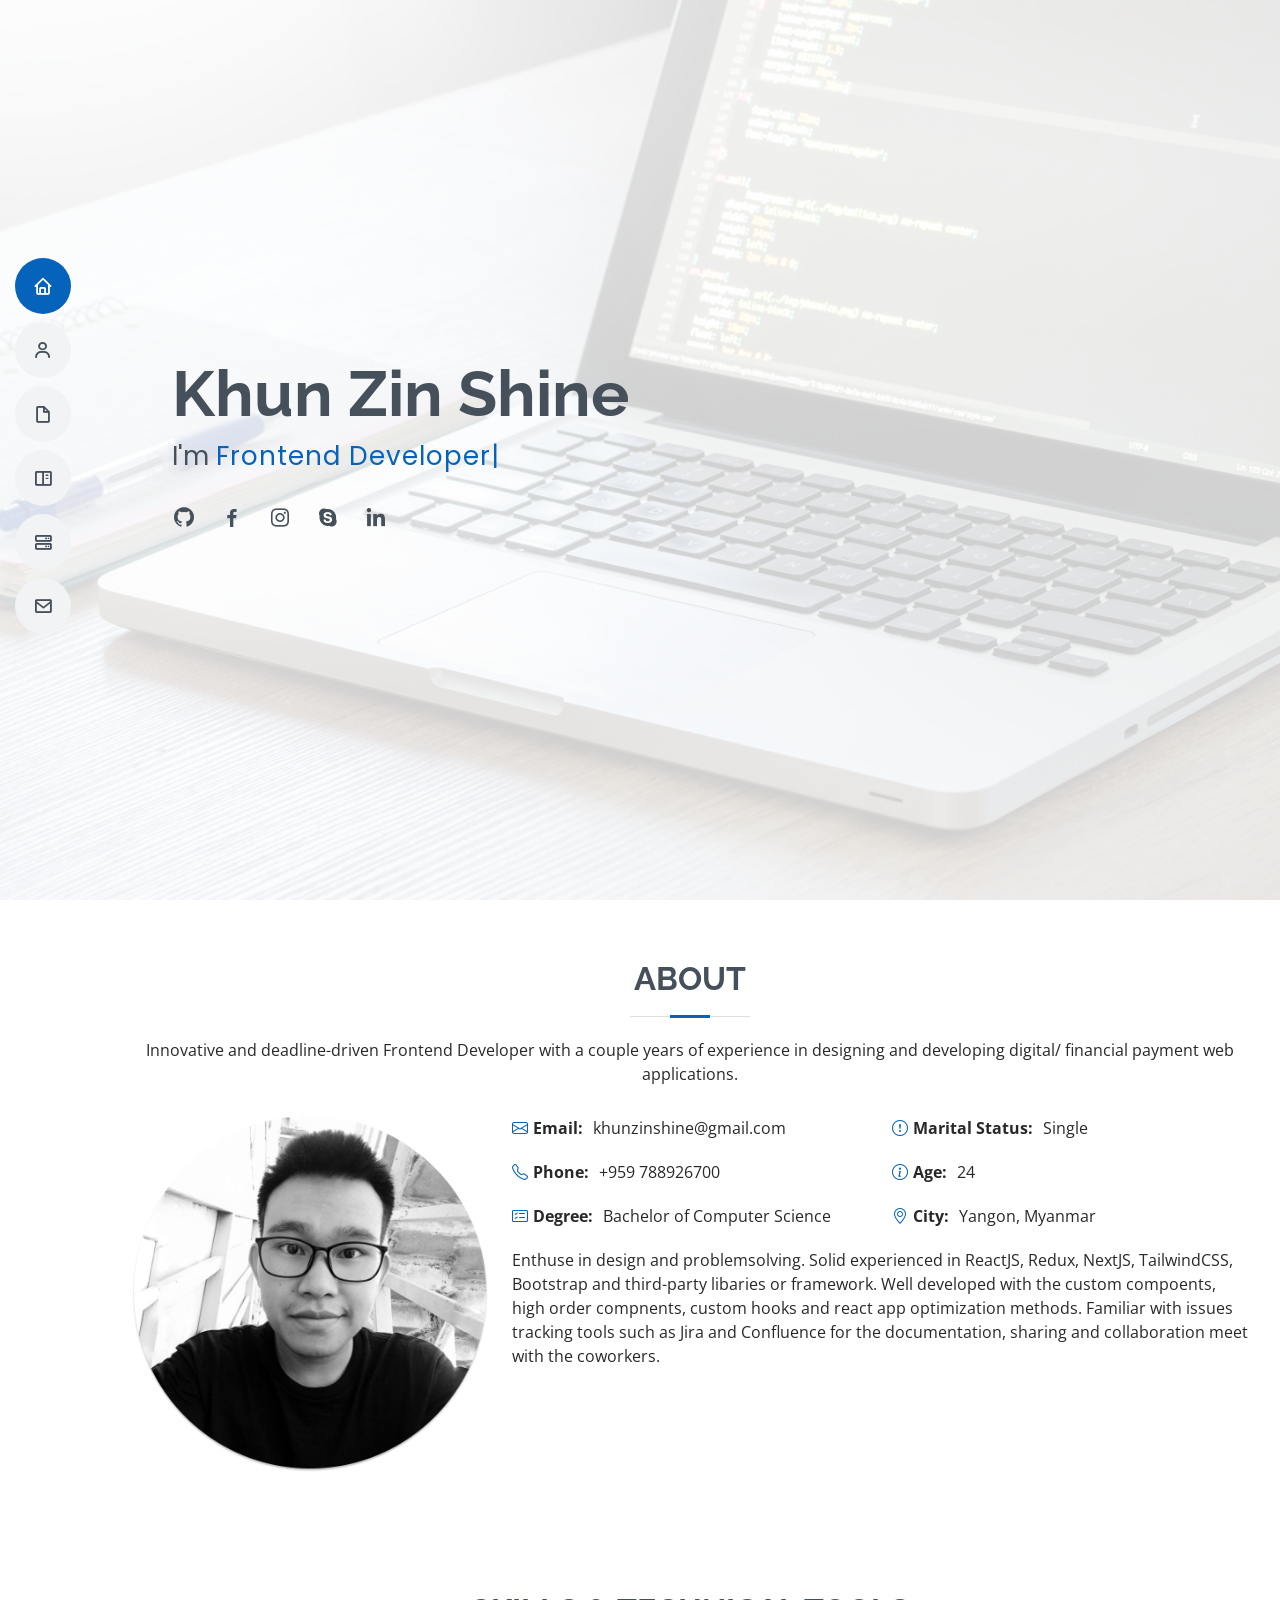
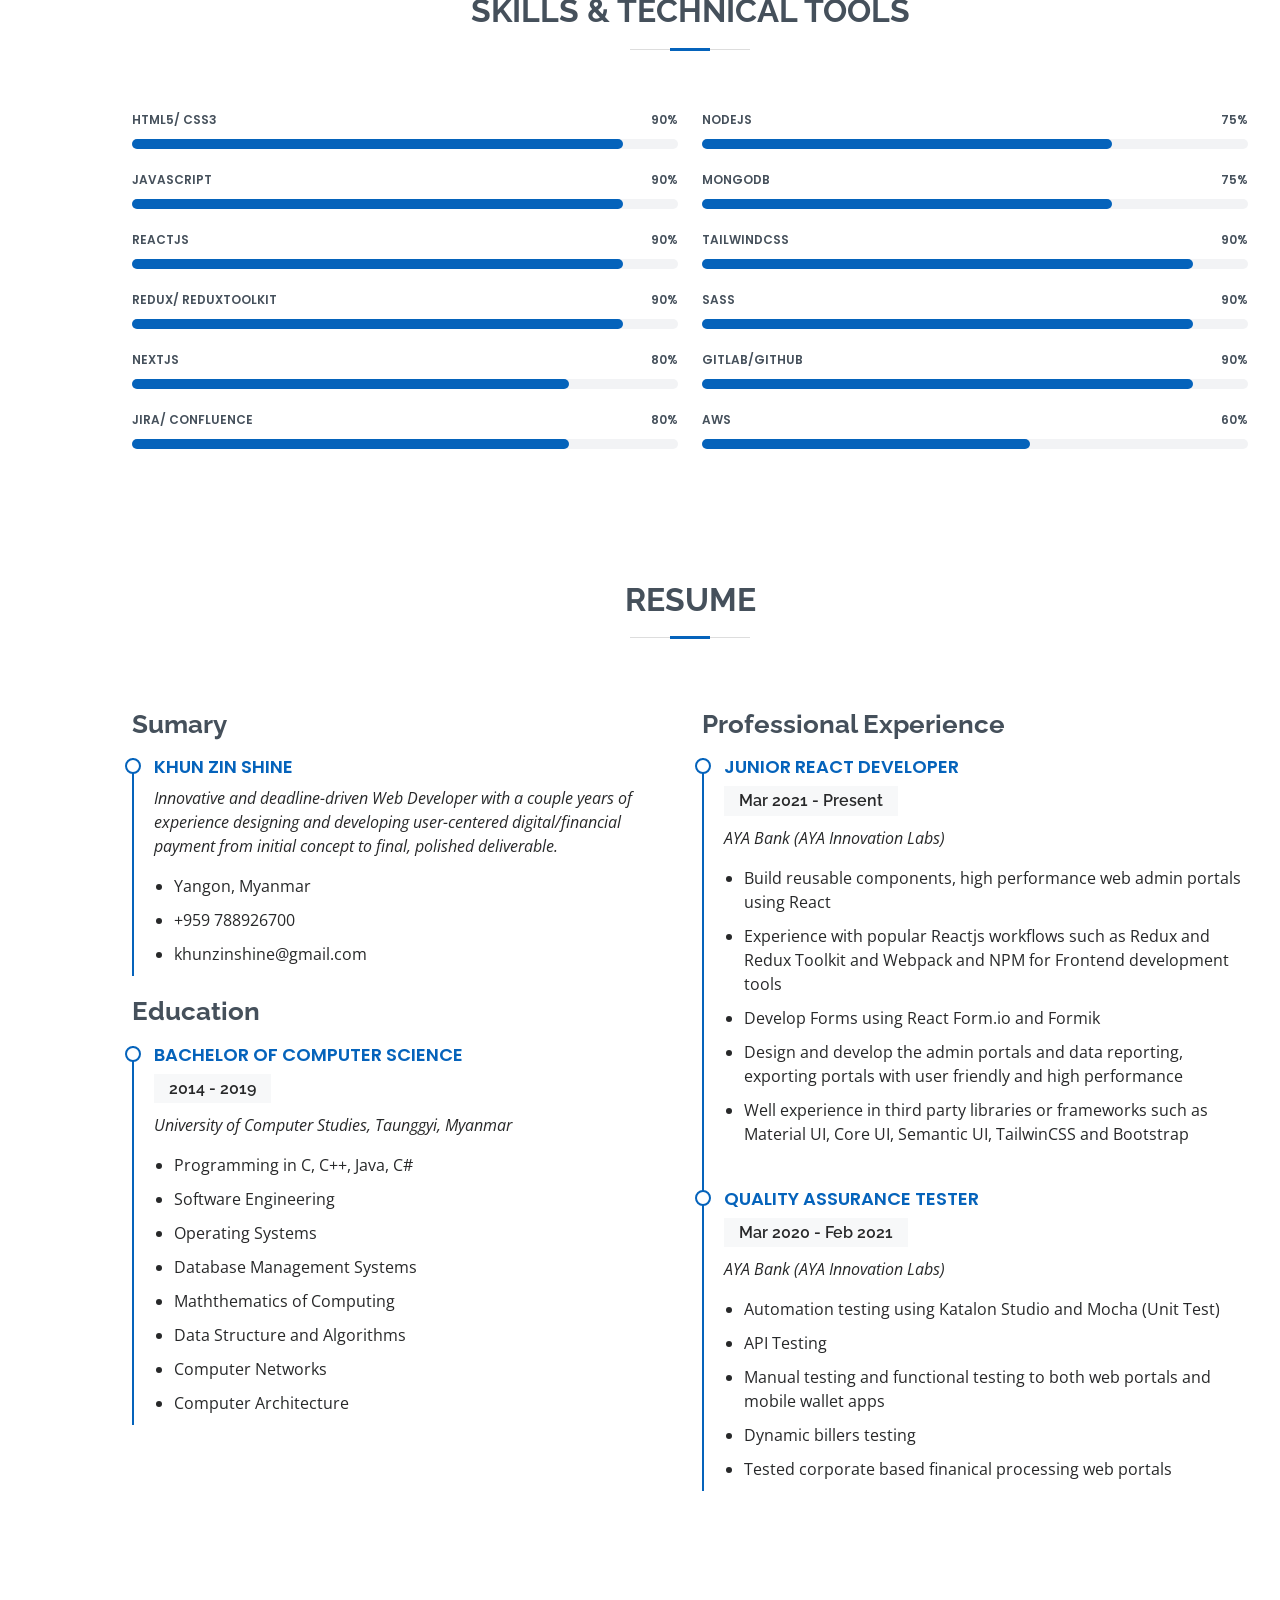
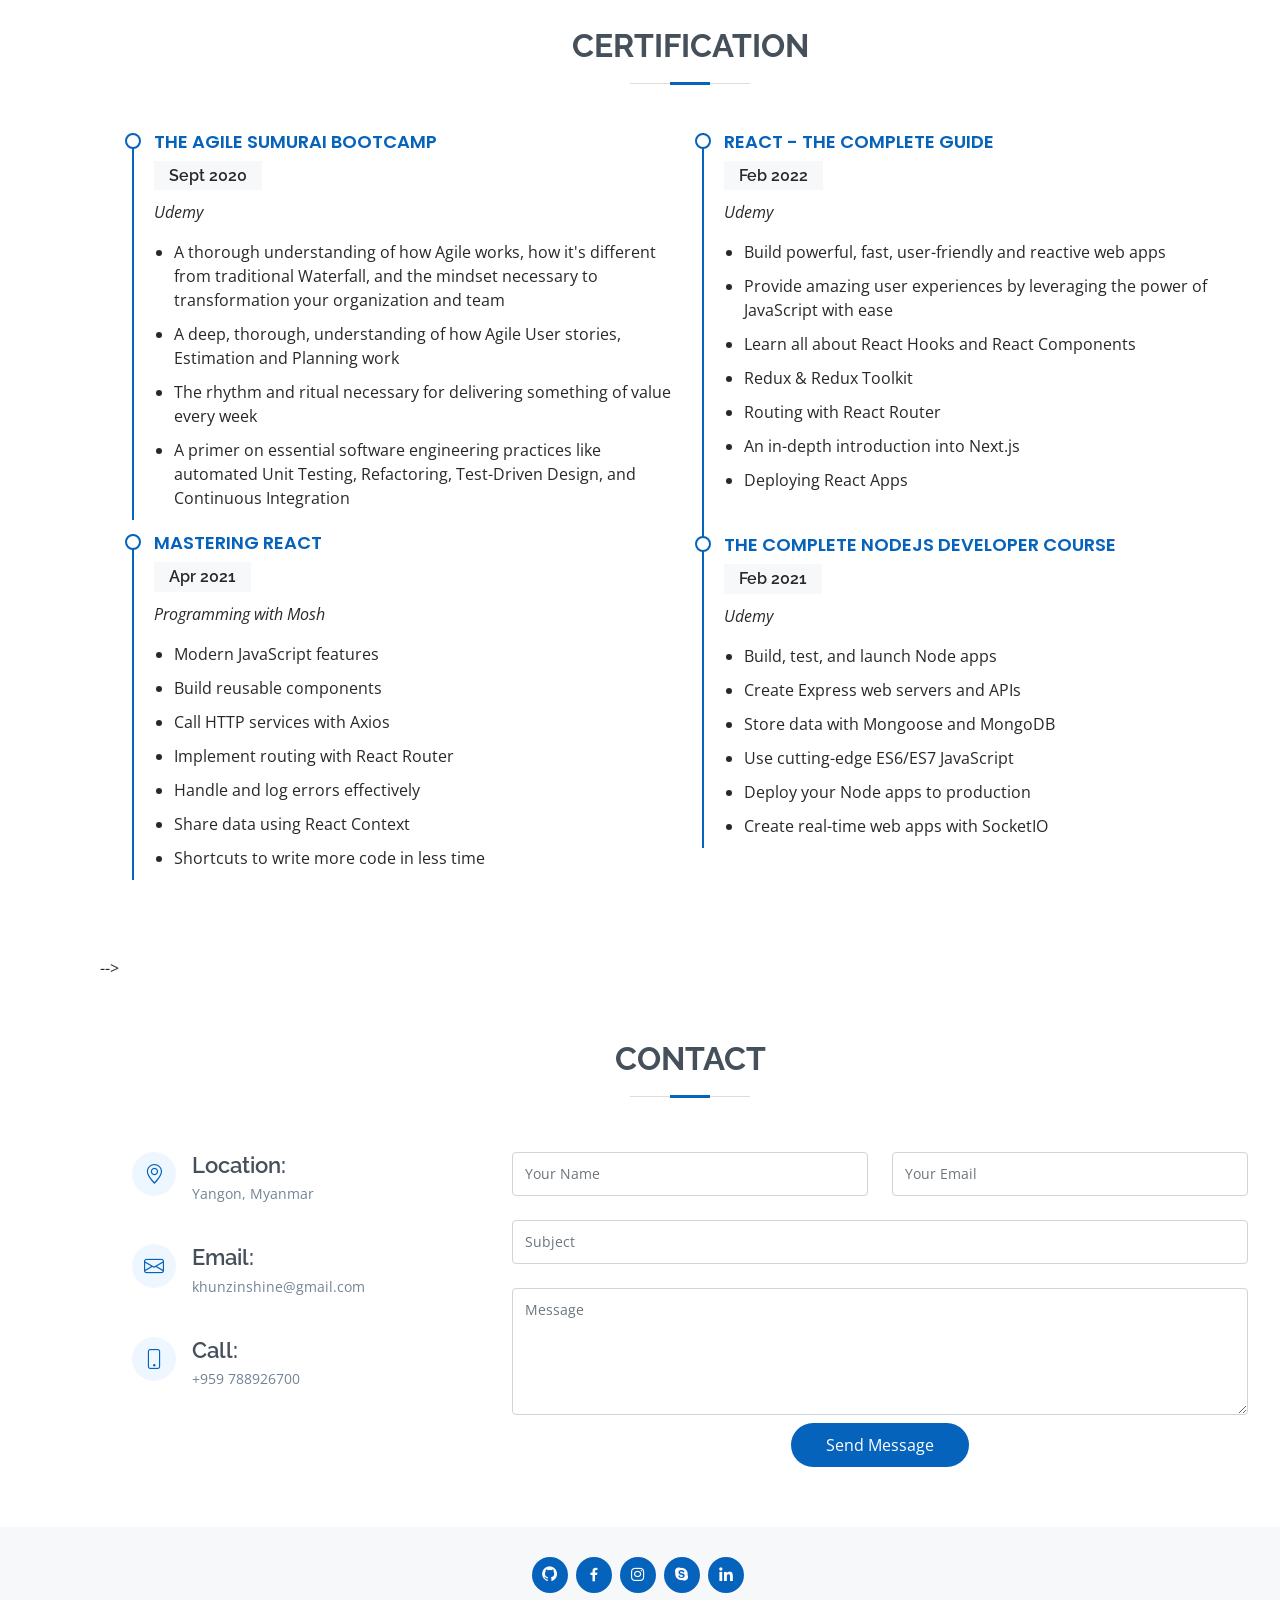
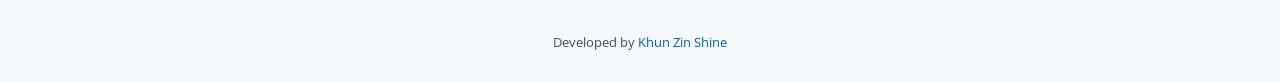
==== commit 3f317097: "modify contact" ====
--- a/index.html
+++ b/index.html
@@ -661,7 +661,7 @@
       <!-- End Certification Section -->
 
       <!-- ======= Portfolio Section ======= -->
-      <section id="portfolio" class="portfolio section-bg">
+      <!-- <section id="portfolio" class="portfolio section-bg">
         <div class="container" data-aos="fade-up">
           <div class="section-title">
             <h2>Portfolio</h2>
@@ -964,11 +964,11 @@
             </div>
           </div>
         </div>
-      </section>
+      </section> -->
       <!-- End Portfolio Section -->
 
       <!-- ======= Services Section ======= -->
-      <section id="services" class="services">
+      <!-- <section id="services" class="services">
         <div class="container" data-aos="fade-up">
           <div class="section-title">
             <h2>Services</h2>
@@ -1162,11 +1162,11 @@
             </div>
           </div>
         </div>
-      </section>
+      </section> -->
       <!-- End Services Section -->
 
       <!-- ======= Testimonials Section ======= -->
-      <section id="testimonials" class="testimonials section-bg">
+      <!-- <section id="testimonials" class="testimonials section-bg">
         <div class="container" data-aos="fade-up">
           <div class="section-title">
             <h2>Testimonials</h2>
@@ -1199,7 +1199,7 @@
               </div>
               <!-- End testimonial item -->
 
-              <div class="swiper-slide">
+      <!-- <div class="swiper-slide">
                 <div class="testimonial-item">
                   <img
                     src="assets/img/testimonials/testimonials-2.jpg"
@@ -1217,10 +1217,10 @@
                     <i class="bx bxs-quote-alt-right quote-icon-right"></i>
                   </p>
                 </div>
-              </div>
-              <!-- End testimonial item -->
-
-              <div class="swiper-slide">
+              </div> -->
+      <!-- End testimonial item -->
+
+      <!-- <div class="swiper-slide">
                 <div class="testimonial-item">
                   <img
                     src="assets/img/testimonials/testimonials-3.jpg"
@@ -1237,10 +1237,10 @@
                     <i class="bx bxs-quote-alt-right quote-icon-right"></i>
                   </p>
                 </div>
-              </div>
-              <!-- End testimonial item -->
-
-              <div class="swiper-slide">
+              </div> -->
+      <!-- End testimonial item -->
+
+      <!-- <div class="swiper-slide">
                 <div class="testimonial-item">
                   <img
                     src="assets/img/testimonials/testimonials-4.jpg"
@@ -1258,10 +1258,10 @@
                     <i class="bx bxs-quote-alt-right quote-icon-right"></i>
                   </p>
                 </div>
-              </div>
-              <!-- End testimonial item -->
-
-              <div class="swiper-slide">
+              </div> -->
+      <!-- End testimonial item -->
+
+      <!-- <div class="swiper-slide">
                 <div class="testimonial-item">
                   <img
                     src="assets/img/testimonials/testimonials-5.jpg"
@@ -1279,13 +1279,14 @@
                     <i class="bx bxs-quote-alt-right quote-icon-right"></i>
                   </p>
                 </div>
-              </div>
-              <!-- End testimonial item -->
-            </div>
+              </div> -->
+      <!-- End testimonial item -->
+      <!-- </div>
             <div class="swiper-pagination"></div>
           </div>
         </div>
-      </section>
+      </section> -->
+      -->
       <!-- End Testimonials Section -->
 
       <!-- ======= Contact Section ======= -->
@@ -1319,12 +1320,7 @@
             </div>
 
             <div class="col-lg-8 mt-5 mt-lg-0">
-              <form
-                action="forms/contact.php"
-                method="post"
-                role="form"
-                class="php-email-form"
-              >
+              <form action="" onsubmit="sendEmail();" class="php-email-form">
                 <div class="row">
                   <div class="col-md-6 form-group">
                     <input
@@ -1366,13 +1362,13 @@
                     required
                   ></textarea>
                 </div>
-                <div class="my-3">
+                <!-- <div class="my-3">
                   <div class="loading">Loading</div>
                   <div class="error-message"></div>
                   <div class="sent-message">
                     Your message has been sent. Thank you!
                   </div>
-                </div>
+                </div> -->
                 <div class="text-center">
                   <button type="submit">Send Message</button>
                 </div>
@@ -1441,6 +1437,30 @@
     <script src="assets/vendor/waypoints/noframework.waypoints.js"></script>
     <script src="assets/vendor/php-email-form/validate.js"></script>
 
+    <!-- SendEmail -->
+    <script src="https://smtpjs.com/v3/smtp.js"></script>
+    <script>
+      function sendEmail() {
+        Email.send({
+          Host: "smtp.gmail.com",
+          Username: "khunzinshine@gmail.com",
+          Password: "password",
+          To: "khunzinshine@gmail.com",
+          From: document.getElementById("email").value,
+          Subject: "New Contact form from Portfolio",
+          Body:
+            "Name: " +
+            document.getElementById("name").value +
+            "<br> Email: " +
+            document.getElementById("email").value +
+            "<br> Subject: " +
+            document.getElementById("subject").value +
+            "<br> Message: " +
+            document.getElementById("message").value,
+        });
+      }
+    </script>
+
     <!-- Template Main JS File -->
     <script src="assets/js/main.js"></script>
   </body>
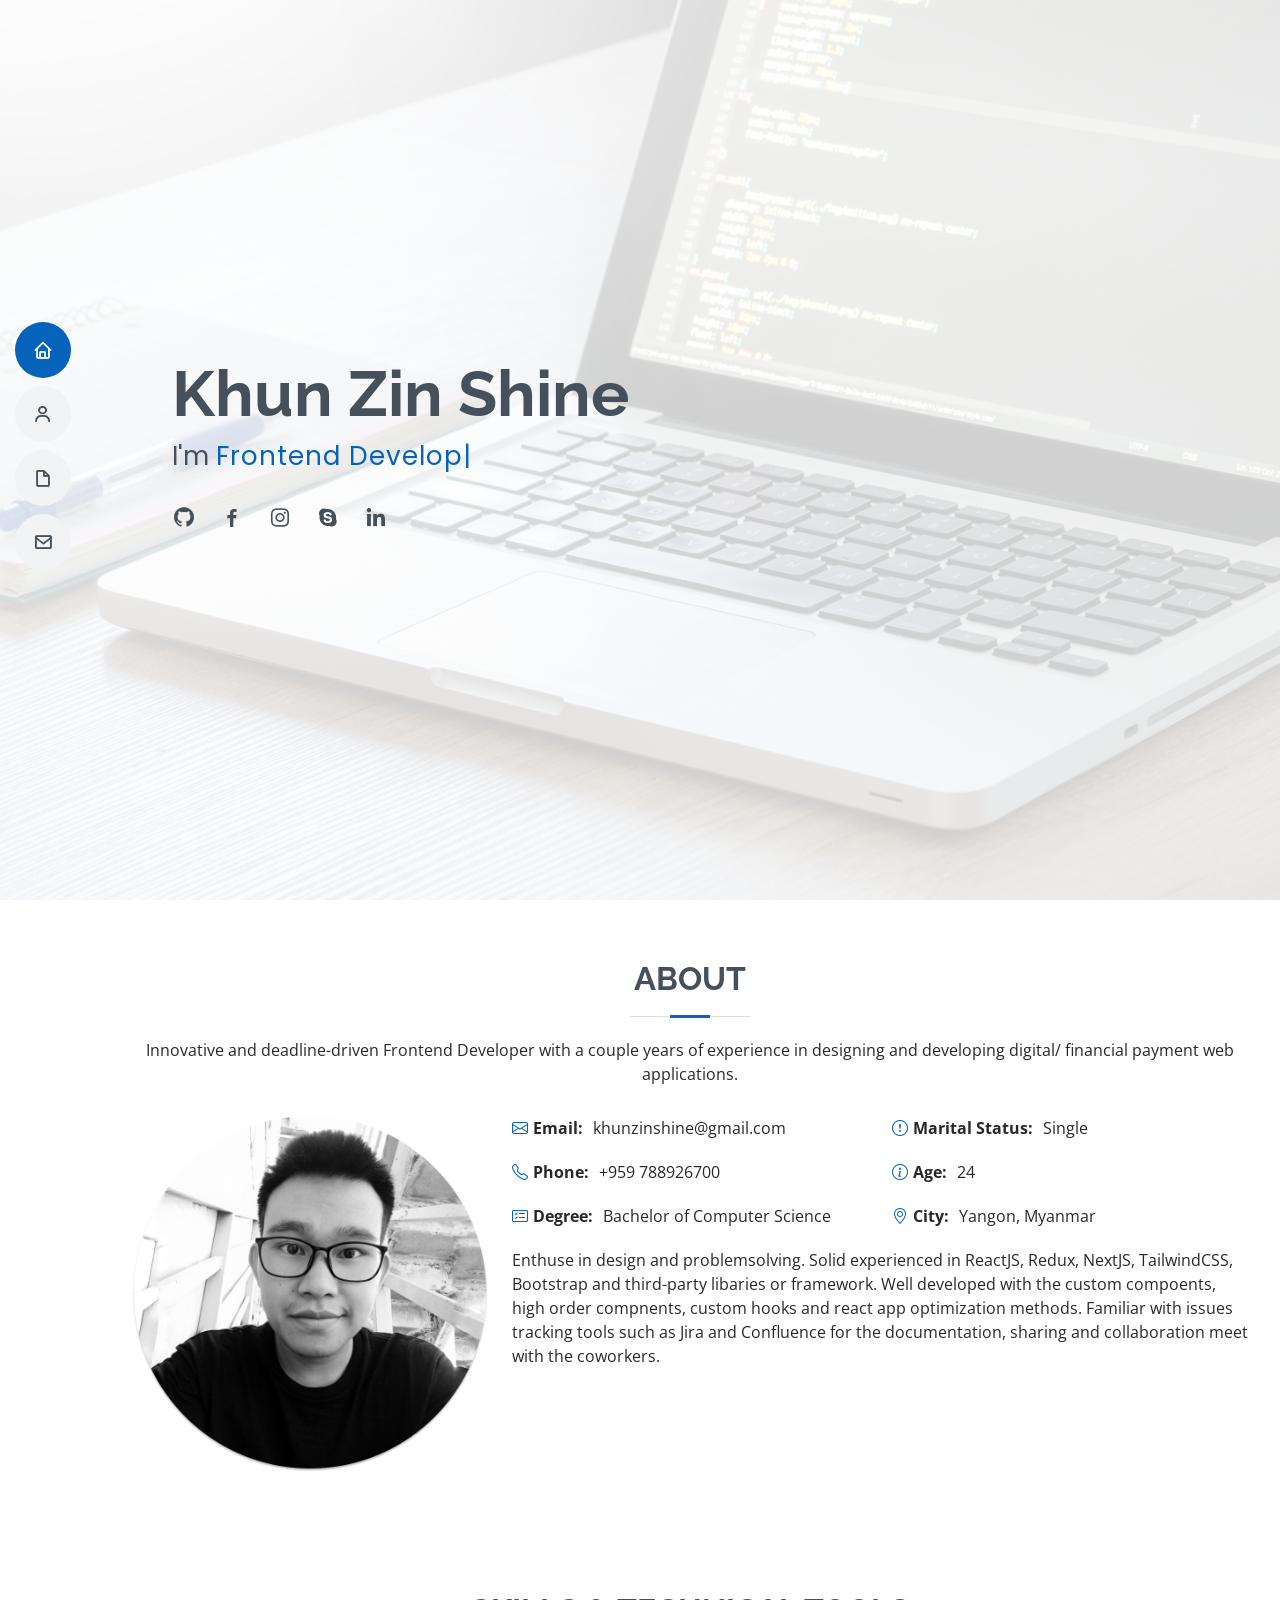
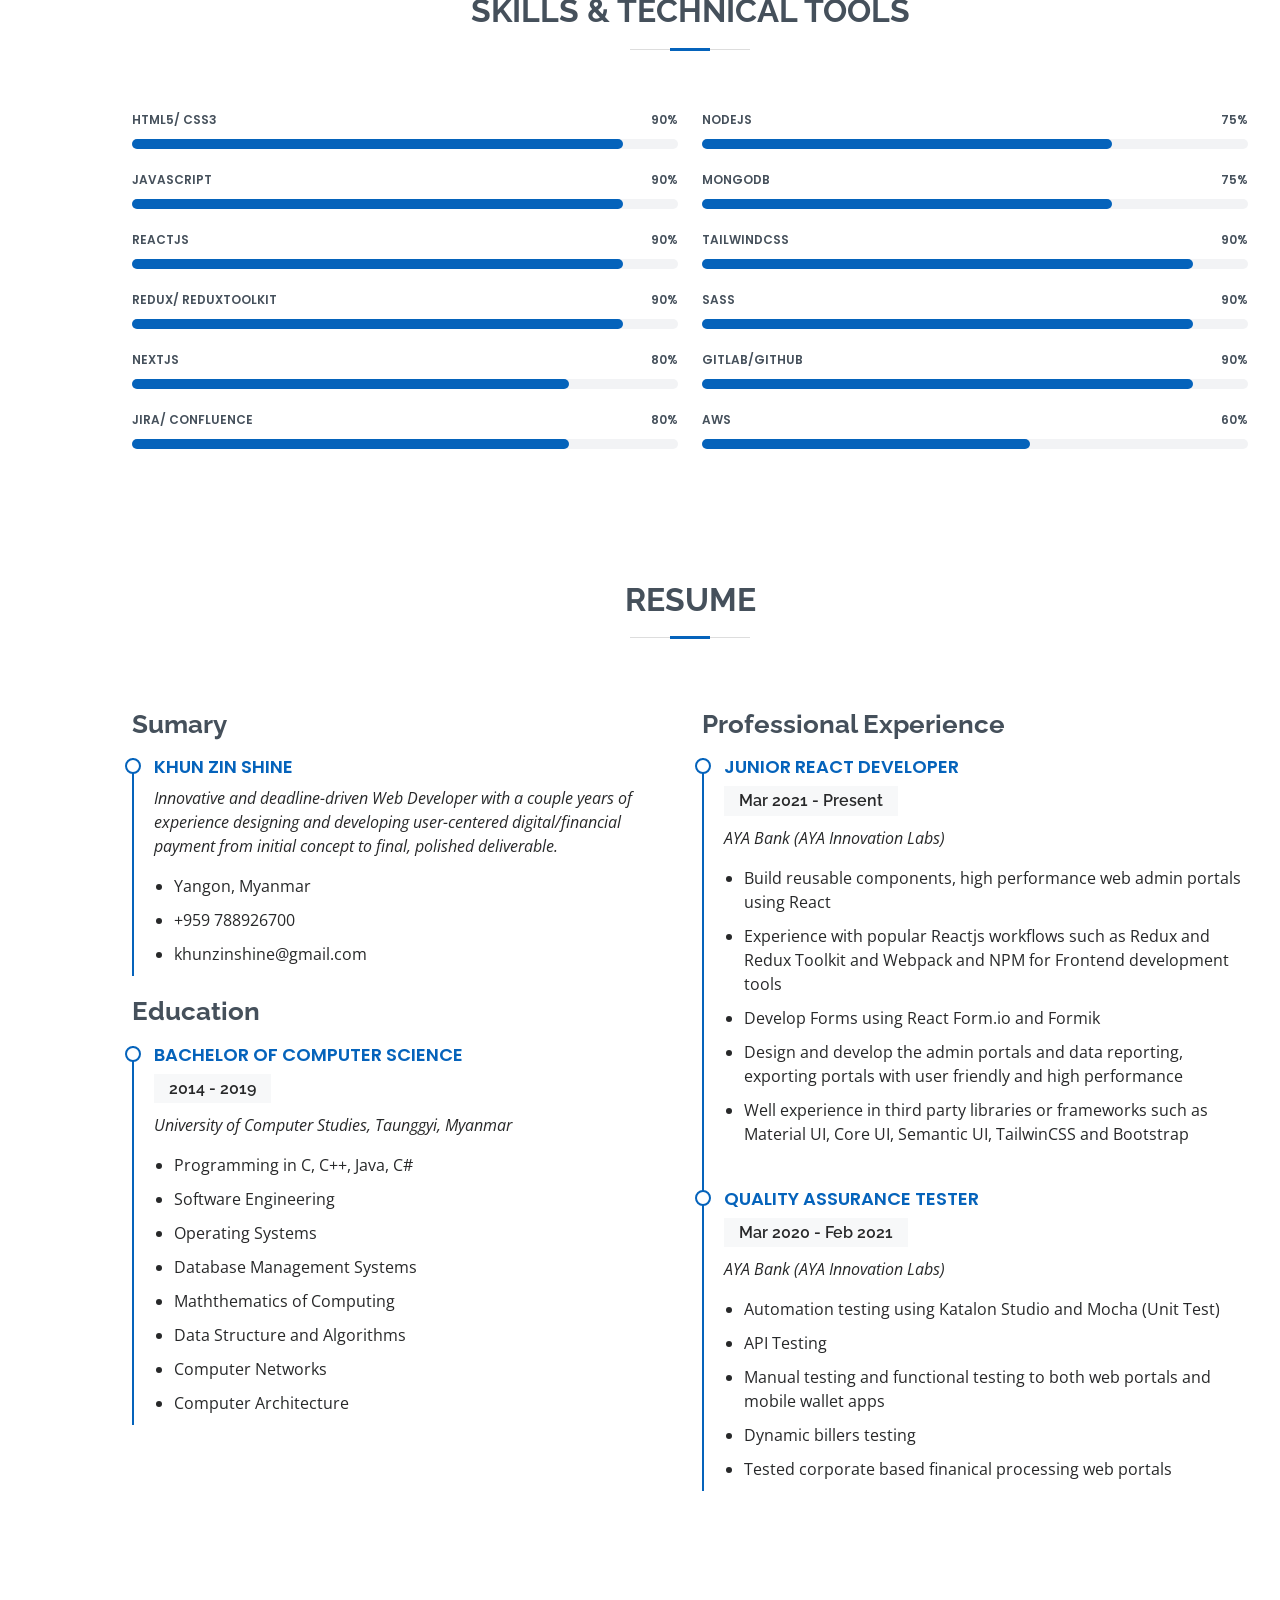
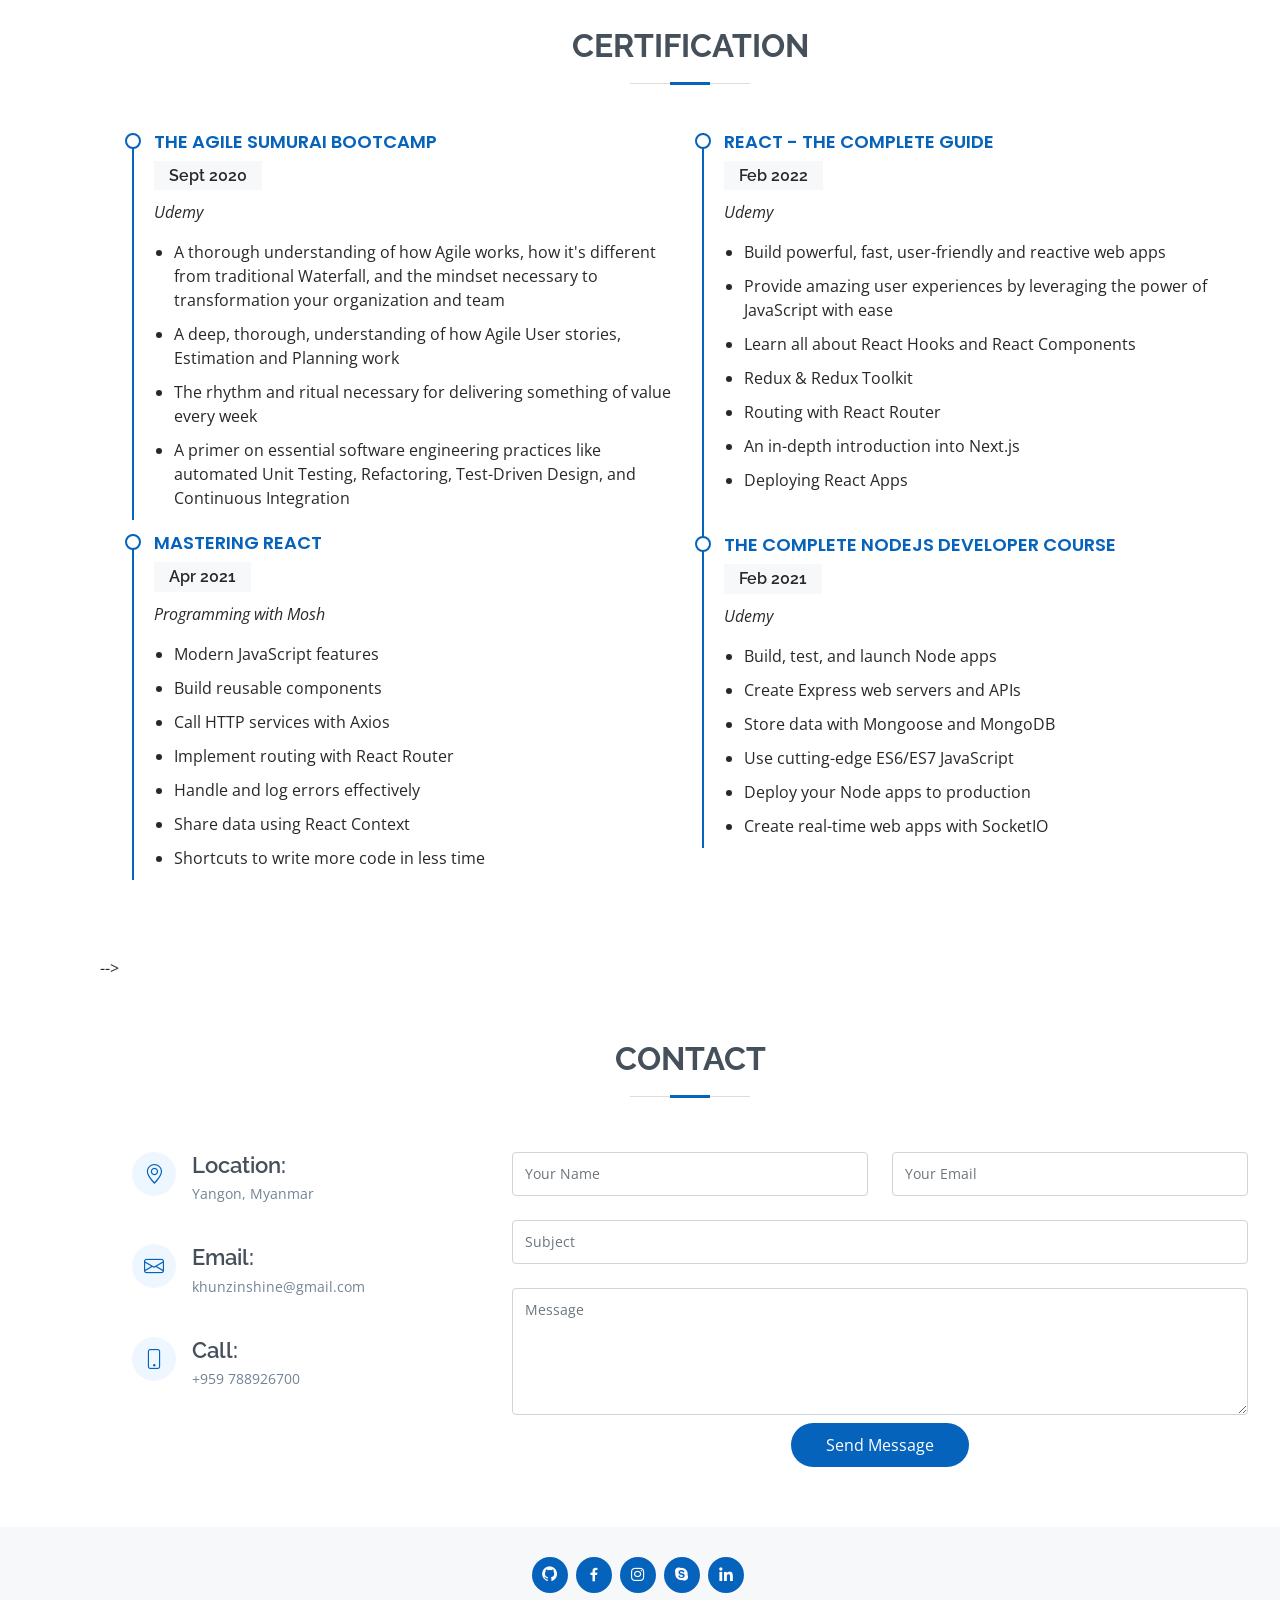
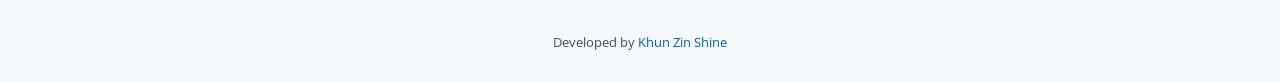
==== commit 52bad635: "modify index.html" ====
--- a/index.html
+++ b/index.html
@@ -84,7 +84,7 @@
               ><i class="bx bx-file-blank"></i> <span>Resume</span></a
             >
           </li>
-          <li>
+          <!-- <li>
             <a href="#portfolio" class="nav-link scrollto"
               ><i class="bx bx-book-content"></i> <span>Portfolio</span></a
             >
@@ -93,7 +93,7 @@
             <a href="#services" class="nav-link scrollto"
               ><i class="bx bx-server"></i> <span>Services</span></a
             >
-          </li>
+          </li> -->
           <li>
             <a href="#contact" class="nav-link scrollto"
               ><i class="bx bx-envelope"></i> <span>Contact</span></a
